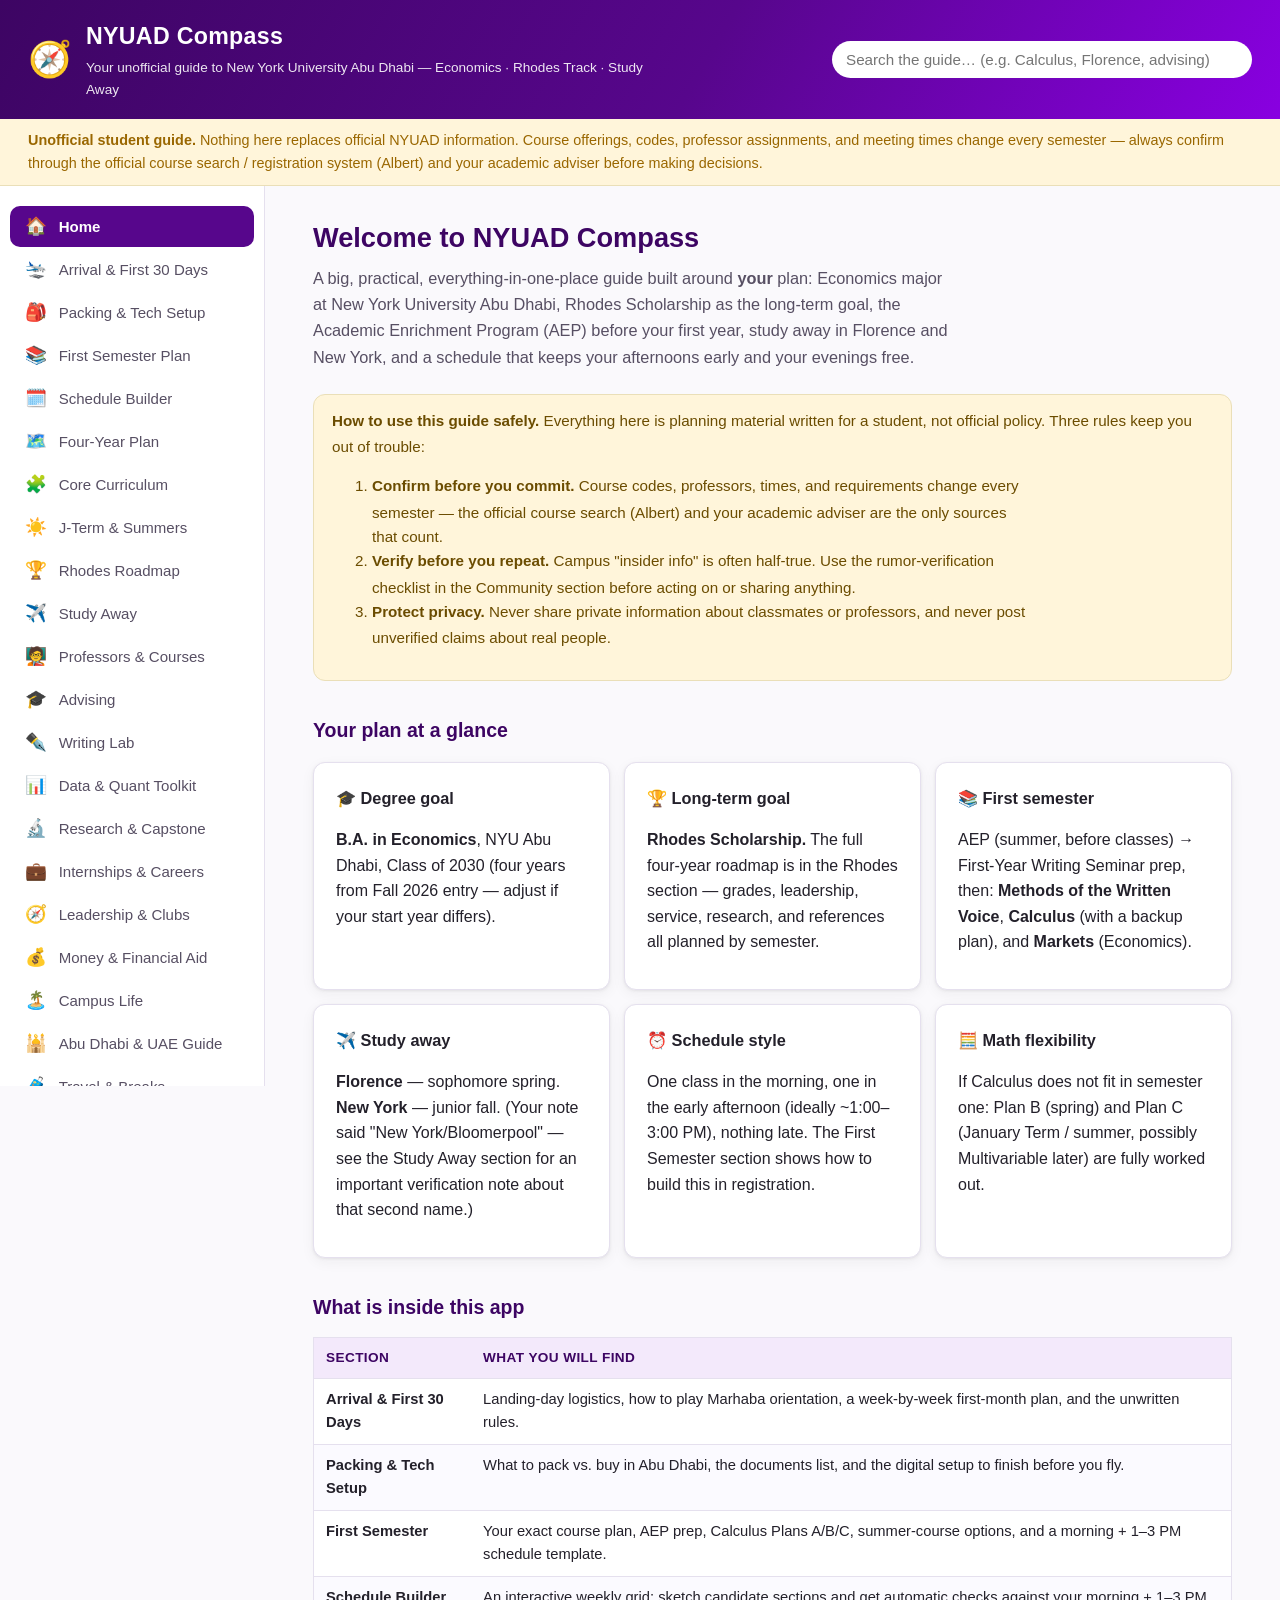
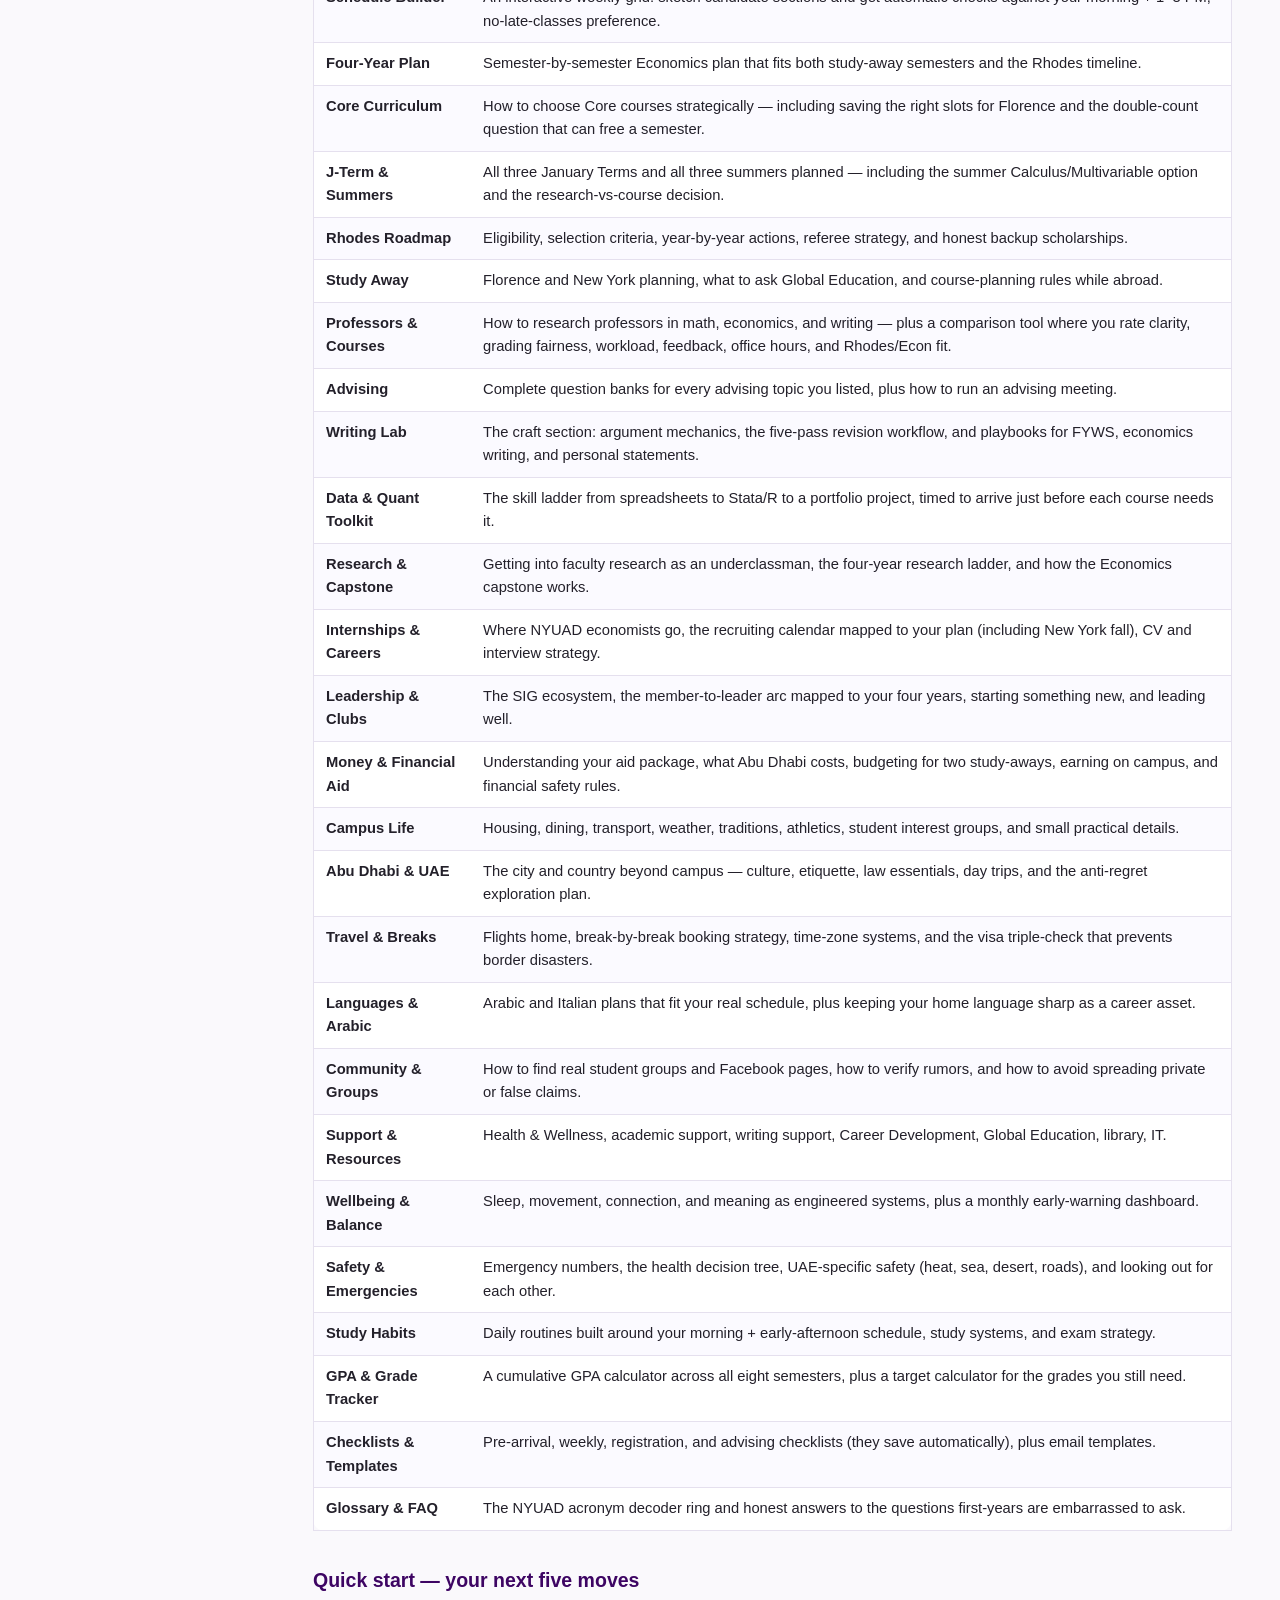
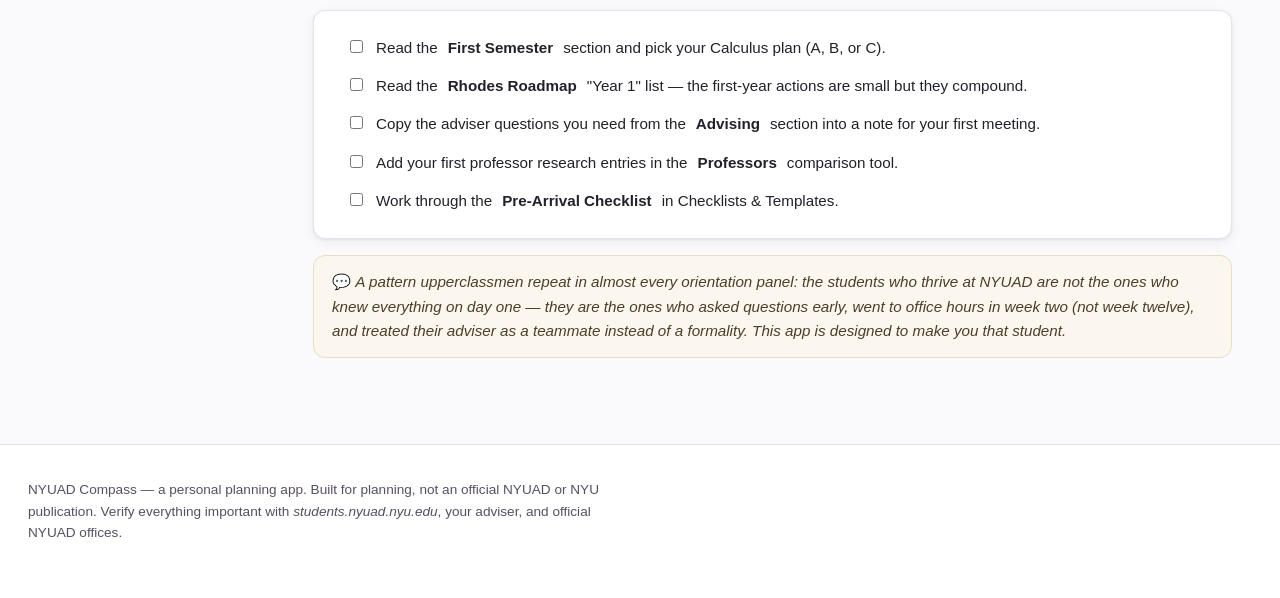
==== index.html @ 7b5e0b3c "Expand NYUAD Compass to 30 sections New sections: - Packing & Tech Setup: pack-vs-buy tables, docume" ====
<!DOCTYPE html>
<html lang="en">
<head>
<meta charset="UTF-8">
<meta name="viewport" content="width=device-width, initial-scale=1.0">
<title>NYUAD Compass — Student Guide &amp; Four-Year Planner</title>
<link rel="stylesheet" href="css/styles.css">
</head>
<body>

<header class="topbar">
  <div class="brand">
    <span class="brand-mark">🧭</span>
    <div>
      <h1>NYUAD Compass</h1>
      <p class="tagline">Your unofficial guide to New York University Abu Dhabi — Economics · Rhodes Track · Study Away</p>
    </div>
  </div>
  <div class="topbar-right">
    <input type="search" id="global-search" placeholder="Search the guide… (e.g. Calculus, Florence, advising)" aria-label="Search the guide">
  </div>
</header>

<div class="disclaimer" role="note">
  <strong>Unofficial student guide.</strong> Nothing here replaces official NYUAD information. Course offerings, codes,
  professor assignments, and meeting times change every semester — always confirm through the official course search /
  registration system (Albert) and your academic adviser before making decisions.
</div>

<div class="layout">
  <nav class="sidenav" id="sidenav" aria-label="Guide sections"></nav>
  <main id="main-content"></main>
</div>

<footer class="footer">
  <p>NYUAD Compass — a personal planning app. Built for planning, not an official NYUAD or NYU publication.
  Verify everything important with <em>students.nyuad.nyu.edu</em>, your adviser, and official NYUAD offices.</p>
</footer>

<div id="search-results" class="search-results hidden" aria-live="polite"></div>

<script src="js/sections/home.js"></script>
<script src="js/sections/arrival.js"></script>
<script src="js/sections/packing.js"></script>
<script src="js/sections/first-semester.js"></script>
<script src="js/sections/schedule-builder.js"></script>
<script src="js/sections/four-year.js"></script>
<script src="js/sections/core-curriculum.js"></script>
<script src="js/sections/jterm-summer.js"></script>
<script src="js/sections/rhodes.js"></script>
<script src="js/sections/study-away.js"></script>
<script src="js/sections/professors.js"></script>
<script src="js/sections/advising.js"></script>
<script src="js/sections/writing-lab.js"></script>
<script src="js/sections/quant-toolkit.js"></script>
<script src="js/sections/research-capstone.js"></script>
<script src="js/sections/careers.js"></script>
<script src="js/sections/leadership.js"></script>
<script src="js/sections/money.js"></script>
<script src="js/sections/campus-life.js"></script>
<script src="js/sections/abu-dhabi.js"></script>
<script src="js/sections/travel.js"></script>
<script src="js/sections/languages.js"></script>
<script src="js/sections/community.js"></script>
<script src="js/sections/support.js"></script>
<script src="js/sections/wellbeing.js"></script>
<script src="js/sections/safety.js"></script>
<script src="js/sections/habits.js"></script>
<script src="js/sections/gpa-tools.js"></script>
<script src="js/sections/checklists.js"></script>
<script src="js/sections/glossary.js"></script>
<script src="js/app.js"></script>
</body>
</html>
---- css/styles.css ----
/* ==========================================================================
   NYUAD Compass — styles
   ========================================================================== */

:root {
  --violet: #57068c;          /* NYU violet */
  --violet-dark: #3d0563;
  --violet-light: #f3e9fb;
  --accent: #8900e1;
  --gold: #b8860b;
  --ink: #23202a;
  --ink-soft: #574f63;
  --bg: #faf9fc;
  --card: #ffffff;
  --line: #e5e0ee;
  --ok: #1a7f4b;
  --ok-bg: #e7f6ee;
  --warn: #9a6700;
  --warn-bg: #fff5da;
  --danger: #b3261e;
  --danger-bg: #fdeceb;
  --info-bg: #eaf3fd;
  --info: #1c5d99;
  --radius: 12px;
  --shadow: 0 1px 3px rgba(35, 32, 42, 0.08), 0 4px 14px rgba(35, 32, 42, 0.05);
}

* { box-sizing: border-box; }

html { scroll-behavior: smooth; }

body {
  margin: 0;
  font-family: "Segoe UI", -apple-system, BlinkMacSystemFont, Roboto, "Helvetica Neue", Arial, sans-serif;
  color: var(--ink);
  background: var(--bg);
  line-height: 1.6;
}

/* ---------- Top bar ---------- */

.topbar {
  background: linear-gradient(120deg, var(--violet-dark), var(--violet) 55%, var(--accent));
  color: #fff;
  padding: 18px 28px;
  display: flex;
  align-items: center;
  justify-content: space-between;
  gap: 16px;
  flex-wrap: wrap;
}

.brand { display: flex; align-items: center; gap: 14px; }
.brand-mark { font-size: 2.2rem; }
.brand h1 { margin: 0; font-size: 1.45rem; letter-spacing: 0.3px; }
.tagline { margin: 2px 0 0; font-size: 0.85rem; opacity: 0.9; }

.topbar-right input[type="search"] {
  width: min(420px, 80vw);
  padding: 10px 14px;
  border-radius: 999px;
  border: none;
  font-size: 0.95rem;
  outline: 3px solid transparent;
}
.topbar-right input[type="search"]:focus { outline-color: rgba(255, 255, 255, 0.55); }

/* ---------- Disclaimer ---------- */

.disclaimer {
  background: var(--warn-bg);
  color: var(--warn);
  border-bottom: 1px solid #eadfb8;
  padding: 10px 28px;
  font-size: 0.9rem;
}

/* ---------- Layout ---------- */

.layout {
  display: grid;
  grid-template-columns: 265px minmax(0, 1fr);
  gap: 0;
  min-height: 70vh;
}

.sidenav {
  border-right: 1px solid var(--line);
  background: #fff;
  padding: 18px 10px 40px;
  position: sticky;
  top: 0;
  align-self: start;
  max-height: 100vh;
  overflow-y: auto;
}

.sidenav button {
  display: flex;
  align-items: center;
  gap: 10px;
  width: 100%;
  text-align: left;
  padding: 10px 14px;
  margin: 2px 0;
  border: none;
  border-radius: 10px;
  background: transparent;
  font-size: 0.94rem;
  color: var(--ink-soft);
  cursor: pointer;
  font-family: inherit;
}
.sidenav button:hover { background: var(--violet-light); color: var(--violet); }
.sidenav button.active {
  background: var(--violet);
  color: #fff;
  font-weight: 600;
}
.sidenav .nav-icon { font-size: 1.1rem; width: 1.4em; text-align: center; }

main {
  padding: 30px clamp(18px, 4vw, 48px) 70px;
  max-width: 1080px;
}

/* ---------- Sections / typography ---------- */

section.app-section { display: none; }
section.app-section.visible { display: block; animation: fadein 0.25s ease; }

@keyframes fadein { from { opacity: 0; transform: translateY(6px); } to { opacity: 1; transform: none; } }

.app-section > h2 {
  font-size: 1.7rem;
  color: var(--violet-dark);
  margin: 0 0 6px;
}
.section-lede {
  color: var(--ink-soft);
  font-size: 1.02rem;
  margin: 0 0 24px;
  max-width: 70ch;
}

h3 { color: var(--violet-dark); margin: 34px 0 10px; font-size: 1.22rem; }
h4 { color: var(--ink); margin: 22px 0 8px; font-size: 1.02rem; }

p, li { max-width: 78ch; }

a { color: var(--accent); }

/* ---------- Cards & callouts ---------- */

.card {
  background: var(--card);
  border: 1px solid var(--line);
  border-radius: var(--radius);
  box-shadow: var(--shadow);
  padding: 18px 22px;
  margin: 14px 0;
}

.card h3, .card h4 { margin-top: 4px; }

.card-grid {
  display: grid;
  grid-template-columns: repeat(auto-fit, minmax(270px, 1fr));
  gap: 14px;
  margin: 16px 0;
}
.card-grid .card { margin: 0; }

.callout {
  border-radius: var(--radius);
  padding: 14px 18px;
  margin: 16px 0;
  font-size: 0.95rem;
  border: 1px solid transparent;
}
.callout strong:first-child { display: inline-block; margin-bottom: 2px; }
.callout.tip     { background: var(--ok-bg);    color: #14532d; border-color: #bfe6cf; }
.callout.warn    { background: var(--warn-bg);  color: #6b4c00; border-color: #eadfb8; }
.callout.danger  { background: var(--danger-bg);color: #7f1d1d; border-color: #f3c1be; }
.callout.info    { background: var(--info-bg);  color: #1e3a5f; border-color: #c3dcf5; }
.callout.anecdote {
  background: #fbf7ef;
  border-color: #e8dcc3;
  color: #4a3f28;
  font-style: italic;
}
.callout.anecdote::before { content: "💬 "; font-style: normal; }

.badge {
  display: inline-block;
  font-size: 0.72rem;
  font-weight: 700;
  letter-spacing: 0.4px;
  text-transform: uppercase;
  padding: 2px 9px;
  border-radius: 999px;
  vertical-align: middle;
  margin-left: 6px;
}
.badge.core     { background: var(--violet-light); color: var(--violet); }
.badge.confirm  { background: var(--warn-bg); color: var(--warn); }
.badge.sample   { background: var(--info-bg); color: var(--info); }
.badge.goal     { background: #fdf3e0; color: var(--gold); }

/* ---------- Tables ---------- */

.table-wrap { overflow-x: auto; margin: 14px 0; }

table {
  border-collapse: collapse;
  width: 100%;
  background: #fff;
  font-size: 0.92rem;
  border: 1px solid var(--line);
  border-radius: var(--radius);
}
th, td {
  padding: 9px 12px;
  border-bottom: 1px solid var(--line);
  text-align: left;
  vertical-align: top;
}
th {
  background: var(--violet-light);
  color: var(--violet-dark);
  font-size: 0.85rem;
  text-transform: uppercase;
  letter-spacing: 0.4px;
}
tr:last-child td { border-bottom: none; }
tbody tr:nth-child(even) { background: #fbfaff; }

/* ---------- Semester plan blocks ---------- */

.semester {
  border-left: 4px solid var(--violet);
  padding-left: 18px;
  margin: 22px 0;
}
.semester.away { border-left-color: var(--gold); }
.semester h4 { margin: 0 0 4px; font-size: 1.05rem; }
.semester .sem-note { color: var(--ink-soft); font-size: 0.9rem; margin: 0 0 8px; }
.semester ul { margin: 6px 0; }

/* ---------- Checklists ---------- */

label.check {
  display: flex;
  gap: 10px;
  align-items: flex-start;
  padding: 7px 10px;
  border-radius: 8px;
  cursor: pointer;
  font-size: 0.95rem;
}
label.check:hover { background: var(--violet-light); }
label.check input { margin-top: 4px; accent-color: var(--violet); flex-shrink: 0; }
label.check.done { text-decoration: line-through; color: var(--ink-soft); }

.progress-pill {
  font-size: 0.8rem;
  color: var(--violet);
  background: var(--violet-light);
  border-radius: 999px;
  padding: 2px 10px;
  margin-left: 8px;
}

/* ---------- Professor comparison tool ---------- */

.prof-form {
  display: grid;
  grid-template-columns: repeat(auto-fit, minmax(215px, 1fr));
  gap: 12px;
  align-items: end;
}
.prof-form .field { display: flex; flex-direction: column; gap: 4px; }
.prof-form label { font-size: 0.82rem; font-weight: 600; color: var(--ink-soft); }
.prof-form input[type="text"], .prof-form select, .prof-form textarea {
  padding: 8px 10px;
  border: 1px solid var(--line);
  border-radius: 8px;
  font-size: 0.92rem;
  font-family: inherit;
}
.prof-form .field.wide { grid-column: 1 / -1; }

.rating-row { display: flex; align-items: center; gap: 8px; }
.rating-row input[type="range"] { flex: 1; accent-color: var(--violet); }
.rating-val { font-weight: 700; color: var(--violet); min-width: 1.4em; text-align: center; }

button.btn {
  background: var(--violet);
  color: #fff;
  border: none;
  border-radius: 8px;
  padding: 10px 20px;
  font-size: 0.95rem;
  font-weight: 600;
  cursor: pointer;
  font-family: inherit;
}
button.btn:hover { background: var(--violet-dark); }
button.btn.secondary { background: #fff; color: var(--violet); border: 1px solid var(--violet); }
button.btn.small { padding: 5px 12px; font-size: 0.82rem; }
button.btn.danger { background: var(--danger); }

.stars { color: var(--gold); letter-spacing: 1px; white-space: nowrap; }

/* ---------- Schedule builder ---------- */

.sched-grid {
  display: grid;
  grid-template-columns: 52px repeat(5, minmax(120px, 1fr));
  gap: 4px;
  min-width: 680px;
}
.sched-grid .sg-head {
  font-size: 0.8rem;
  font-weight: 700;
  color: var(--violet-dark);
  text-align: center;
  padding: 4px 0;
}
.sched-grid .sg-times {
  position: relative;
  font-size: 0.7rem;
  color: var(--ink-soft);
}
.sched-grid .sg-times div { position: absolute; right: 6px; transform: translateY(-50%); }
.sched-grid .sg-day {
  position: relative;
  background: #fbfaff;
  border: 1px solid var(--line);
  border-radius: 8px;
}
.sched-grid .sg-hourline {
  position: absolute;
  left: 0; right: 0;
  border-top: 1px dashed #eae5f3;
}
.sched-block {
  position: absolute;
  left: 3px; right: 3px;
  border-radius: 6px;
  padding: 2px 6px;
  font-size: 0.72rem;
  line-height: 1.25;
  overflow: hidden;
  color: #fff;
  background: var(--violet);
  box-shadow: 0 1px 3px rgba(35,32,42,0.25);
}
.sched-block.kind-rec   { background: #7c3aed; }
.sched-block.kind-oh    { background: var(--ok); }
.sched-block.kind-study { background: #64748b; }
.sched-block.kind-sig   { background: var(--gold); }
.sched-block.kind-other { background: var(--info); }
.sched-block.late       { background: var(--danger); }
.sched-block .sb-time { opacity: 0.85; display: block; font-size: 0.66rem; }

.sched-flag { padding: 6px 10px; border-radius: 8px; margin: 4px 0; font-size: 0.9rem; }
.sched-flag.ok    { background: var(--ok-bg); color: #14532d; }
.sched-flag.amber { background: var(--warn-bg); color: #6b4c00; }
.sched-flag.red   { background: var(--danger-bg); color: #7f1d1d; }

/* ---------- Search results ---------- */

.search-results {
  position: fixed;
  top: 86px;
  right: 28px;
  width: min(460px, 92vw);
  max-height: 60vh;
  overflow-y: auto;
  background: #fff;
  border: 1px solid var(--line);
  border-radius: var(--radius);
  box-shadow: 0 10px 40px rgba(35, 32, 42, 0.25);
  padding: 10px;
  z-index: 50;
}
.search-results.hidden { display: none; }
.search-results .hit {
  padding: 8px 10px;
  border-radius: 8px;
  cursor: pointer;
  font-size: 0.9rem;
}
.search-results .hit:hover { background: var(--violet-light); }
.search-results .hit .hit-section { font-weight: 700; color: var(--violet); font-size: 0.8rem; text-transform: uppercase; }
.search-results .empty { padding: 10px; color: var(--ink-soft); font-size: 0.9rem; }

/* ---------- Footer ---------- */

.footer {
  border-top: 1px solid var(--line);
  padding: 20px 28px 40px;
  color: var(--ink-soft);
  font-size: 0.85rem;
  background: #fff;
}

/* ---------- Misc ---------- */

details {
  border: 1px solid var(--line);
  border-radius: 10px;
  background: #fff;
  padding: 10px 16px;
  margin: 10px 0;
}
details summary {
  cursor: pointer;
  font-weight: 600;
  color: var(--violet-dark);
}
details[open] summary { margin-bottom: 8px; }

kbd, code.chip {
  background: var(--violet-light);
  color: var(--violet-dark);
  border-radius: 6px;
  padding: 1px 7px;
  font-size: 0.86em;
  font-family: ui-monospace, "Cascadia Code", Menlo, Consolas, monospace;
}

.timeline { list-style: none; padding-left: 0; }
.timeline > li {
  position: relative;
  padding: 0 0 18px 26px;
  border-left: 2px solid var(--line);
  margin-left: 8px;
}
.timeline > li::before {
  content: "";
  position: absolute;
  left: -7px;
  top: 5px;
  width: 12px;
  height: 12px;
  border-radius: 50%;
  background: var(--violet);
}
.timeline > li:last-child { border-left-color: transparent; }
.timeline .tl-when { font-weight: 700; color: var(--violet-dark); display: block; }

/* ---------- Responsive ---------- */

@media (max-width: 840px) {
  .layout { grid-template-columns: 1fr; }
  .sidenav {
    position: static;
    max-height: none;
    display: flex;
    flex-wrap: wrap;
    gap: 4px;
    border-right: none;
    border-bottom: 1px solid var(--line);
  }
  .sidenav button { width: auto; }
  .search-results { top: auto; bottom: 12px; right: 12px; }
}

/* ---------- Print ---------- */

@media print {
  .topbar-right, .sidenav, .search-results, .footer, button.btn { display: none !important; }
  section.app-section { display: block !important; page-break-after: always; }
  body { background: #fff; }
  .card { box-shadow: none; }
}
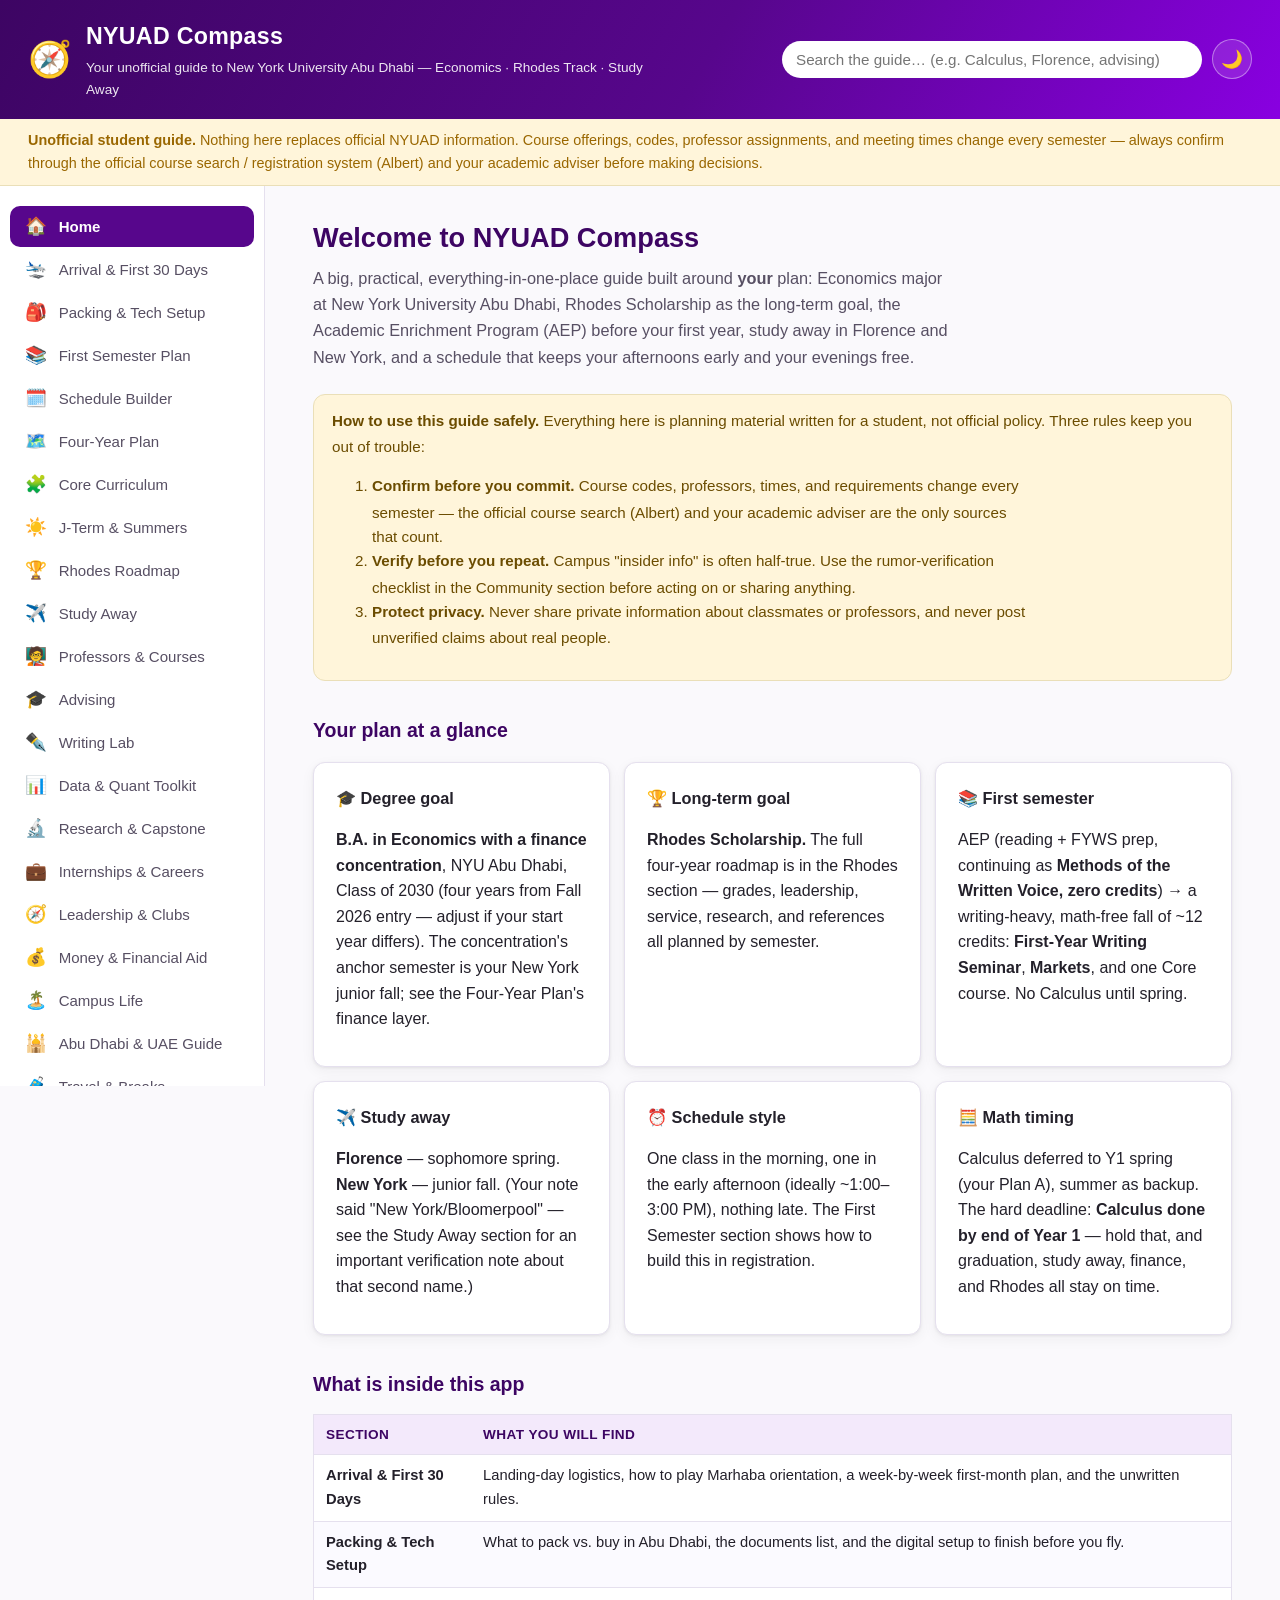
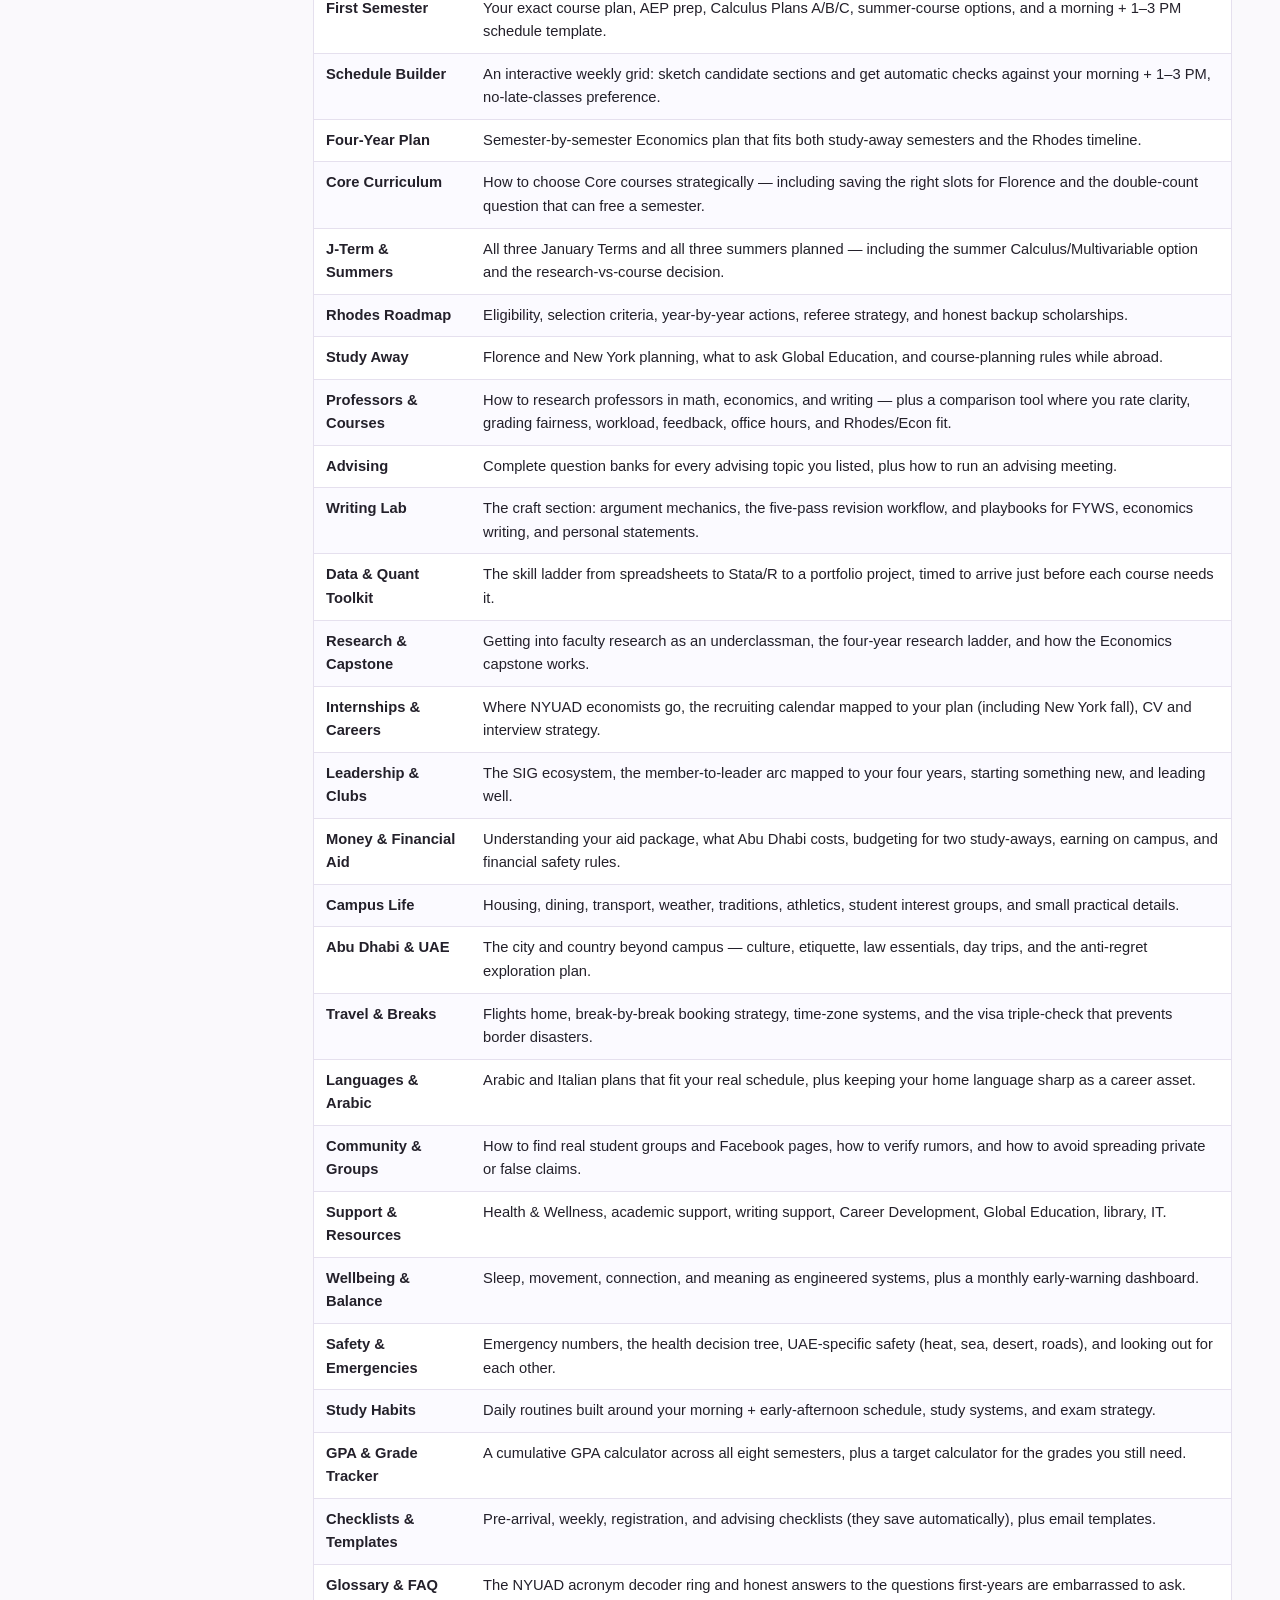
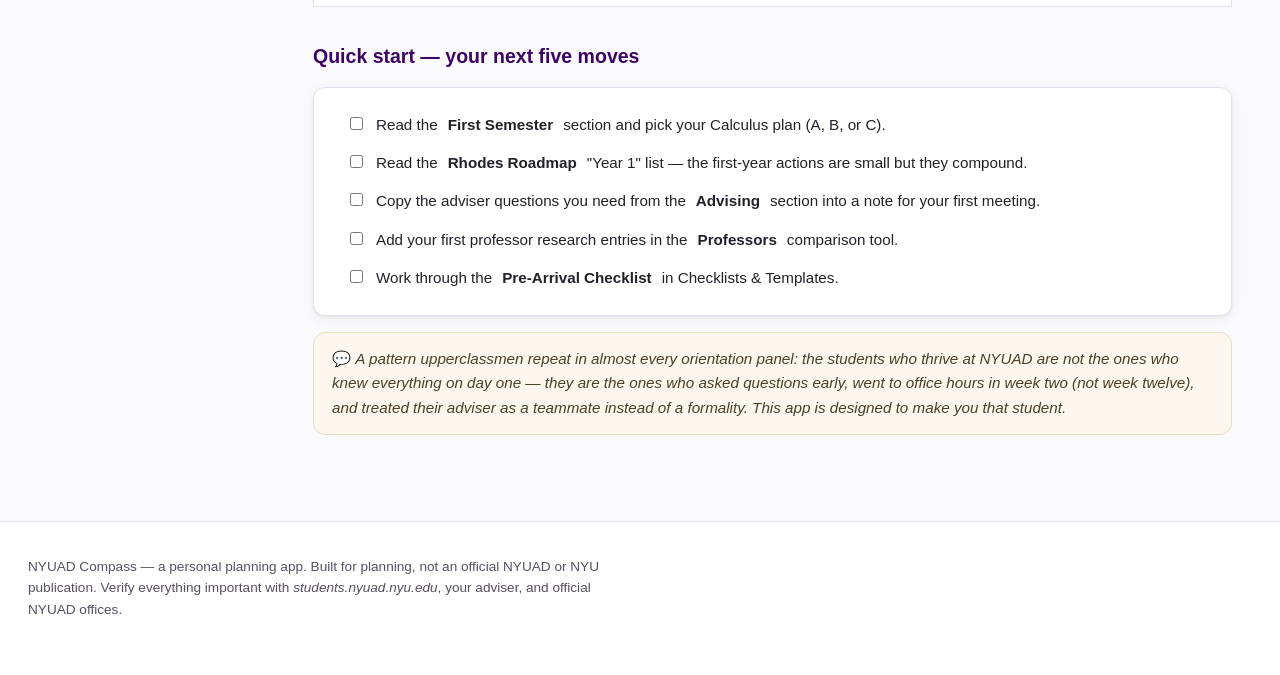
==== commit c00a8c89: "Add dark mode - Refactor hardcoded colors in styles.css into CSS custom properties   (surfaces, call" ====
--- a/index.html
+++ b/index.html
@@ -5,6 +5,16 @@
 <meta name="viewport" content="width=device-width, initial-scale=1.0">
 <title>NYUAD Compass — Student Guide &amp; Four-Year Planner</title>
 <link rel="stylesheet" href="css/styles.css">
+<script>
+  (function () {
+    try {
+      var saved = localStorage.getItem("nyuad-compass-theme");
+      if (saved === "dark" || saved === "light") {
+        document.documentElement.setAttribute("data-theme", saved);
+      }
+    } catch (e) { /* private mode */ }
+  })();
+</script>
 </head>
 <body>
 
@@ -18,6 +28,7 @@
   </div>
   <div class="topbar-right">
     <input type="search" id="global-search" placeholder="Search the guide… (e.g. Calculus, Florence, advising)" aria-label="Search the guide">
+    <button type="button" class="theme-toggle" id="theme-toggle" aria-label="Toggle dark mode" title="Toggle dark mode">🌙</button>
   </div>
 </header>
 
--- a/css/styles.css
+++ b/css/styles.css
@@ -12,17 +12,151 @@
   --ink-soft: #574f63;
   --bg: #faf9fc;
   --card: #ffffff;
+  --stripe: #fbfaff;
   --line: #e5e0ee;
+  --hourline: #eae5f3;
   --ok: #1a7f4b;
   --ok-bg: #e7f6ee;
+  --ok-text: #14532d;
+  --ok-border: #bfe6cf;
   --warn: #9a6700;
   --warn-bg: #fff5da;
+  --warn-text: #6b4c00;
+  --warn-border: #eadfb8;
   --danger: #b3261e;
   --danger-bg: #fdeceb;
+  --danger-text: #7f1d1d;
+  --danger-border: #f3c1be;
   --info-bg: #eaf3fd;
   --info: #1c5d99;
+  --info-text: #1e3a5f;
+  --info-border: #c3dcf5;
+  --anecdote-bg: #fbf7ef;
+  --anecdote-border: #e8dcc3;
+  --anecdote-text: #4a3f28;
+  --goal-bg: #fdf3e0;
+  --on-accent: #ffffff;
+  --shadow-color: 35, 32, 42;
   --radius: 12px;
-  --shadow: 0 1px 3px rgba(35, 32, 42, 0.08), 0 4px 14px rgba(35, 32, 42, 0.05);
+  --shadow: 0 1px 3px rgba(var(--shadow-color), 0.08), 0 4px 14px rgba(var(--shadow-color), 0.05);
+  --shadow-lg: 0 10px 40px rgba(var(--shadow-color), 0.25);
+  color-scheme: light;
+}
+
+@media (prefers-color-scheme: dark) {
+  :root:not([data-theme="light"]) {
+    --violet: #a557e0;
+    --violet-dark: #7c2fc2;
+    --violet-light: #2a1b3d;
+    --accent: #c084fc;
+    --gold: #e0b84f;
+    --ink: #ece8f2;
+    --ink-soft: #b6aec4;
+    --bg: #17141d;
+    --card: #221e2b;
+    --stripe: #27222f;
+    --line: #362f45;
+    --hourline: #322b3f;
+    --ok: #4ade80;
+    --ok-bg: #10271b;
+    --ok-text: #a7e8bf;
+    --ok-border: #235939;
+    --warn: #eab84a;
+    --warn-bg: #2e2510;
+    --warn-text: #f0d38a;
+    --warn-border: #5a4720;
+    --danger: #f27a72;
+    --danger-bg: #301717;
+    --danger-text: #f5b3ac;
+    --danger-border: #5c2b28;
+    --info-bg: #142331;
+    --info: #7db8f2;
+    --info-text: #a9cdf0;
+    --info-border: #2b4a5c;
+    --anecdote-bg: #2a2519;
+    --anecdote-border: #4a4128;
+    --anecdote-text: #d9c896;
+    --goal-bg: #322a15;
+    --on-accent: #ffffff;
+    --shadow-color: 0, 0, 0;
+    color-scheme: dark;
+  }
+}
+
+:root[data-theme="dark"] {
+  --violet: #a557e0;
+  --violet-dark: #7c2fc2;
+  --violet-light: #2a1b3d;
+  --accent: #c084fc;
+  --gold: #e0b84f;
+  --ink: #ece8f2;
+  --ink-soft: #b6aec4;
+  --bg: #17141d;
+  --card: #221e2b;
+  --stripe: #27222f;
+  --line: #362f45;
+  --hourline: #322b3f;
+  --ok: #4ade80;
+  --ok-bg: #10271b;
+  --ok-text: #a7e8bf;
+  --ok-border: #235939;
+  --warn: #eab84a;
+  --warn-bg: #2e2510;
+  --warn-text: #f0d38a;
+  --warn-border: #5a4720;
+  --danger: #f27a72;
+  --danger-bg: #301717;
+  --danger-text: #f5b3ac;
+  --danger-border: #5c2b28;
+  --info-bg: #142331;
+  --info: #7db8f2;
+  --info-text: #a9cdf0;
+  --info-border: #2b4a5c;
+  --anecdote-bg: #2a2519;
+  --anecdote-border: #4a4128;
+  --anecdote-text: #d9c896;
+  --goal-bg: #322a15;
+  --on-accent: #ffffff;
+  --shadow-color: 0, 0, 0;
+  color-scheme: dark;
+}
+
+:root[data-theme="light"] {
+  --violet: #57068c;
+  --violet-dark: #3d0563;
+  --violet-light: #f3e9fb;
+  --accent: #8900e1;
+  --gold: #b8860b;
+  --ink: #23202a;
+  --ink-soft: #574f63;
+  --bg: #faf9fc;
+  --card: #ffffff;
+  --stripe: #fbfaff;
+  --line: #e5e0ee;
+  --hourline: #eae5f3;
+  --ok: #1a7f4b;
+  --ok-bg: #e7f6ee;
+  --ok-text: #14532d;
+  --ok-border: #bfe6cf;
+  --warn: #9a6700;
+  --warn-bg: #fff5da;
+  --warn-text: #6b4c00;
+  --warn-border: #eadfb8;
+  --danger: #b3261e;
+  --danger-bg: #fdeceb;
+  --danger-text: #7f1d1d;
+  --danger-border: #f3c1be;
+  --info-bg: #eaf3fd;
+  --info: #1c5d99;
+  --info-text: #1e3a5f;
+  --info-border: #c3dcf5;
+  --anecdote-bg: #fbf7ef;
+  --anecdote-border: #e8dcc3;
+  --anecdote-text: #4a3f28;
+  --goal-bg: #fdf3e0;
+  --on-accent: #ffffff;
+  --shadow-color: 35, 32, 42;
+  color-scheme: light;
 }
 
 * { box-sizing: border-box; }
@@ -35,6 +169,7 @@
   color: var(--ink);
   background: var(--bg);
   line-height: 1.6;
+  transition: background-color 0.2s ease, color 0.2s ease;
 }
 
 /* ---------- Top bar ---------- */
@@ -55,6 +190,12 @@
 .brand h1 { margin: 0; font-size: 1.45rem; letter-spacing: 0.3px; }
 .tagline { margin: 2px 0 0; font-size: 0.85rem; opacity: 0.9; }
 
+.topbar-right {
+  display: flex;
+  align-items: center;
+  gap: 10px;
+}
+
 .topbar-right input[type="search"] {
   width: min(420px, 80vw);
   padding: 10px 14px;
@@ -65,12 +206,30 @@
 }
 .topbar-right input[type="search"]:focus { outline-color: rgba(255, 255, 255, 0.55); }
 
+.theme-toggle {
+  flex-shrink: 0;
+  width: 40px;
+  height: 40px;
+  border-radius: 50%;
+  border: 1px solid rgba(255, 255, 255, 0.4);
+  background: rgba(255, 255, 255, 0.12);
+  color: #fff;
+  font-size: 1.1rem;
+  cursor: pointer;
+  display: flex;
+  align-items: center;
+  justify-content: center;
+  transition: background-color 0.15s ease, transform 0.15s ease;
+}
+.theme-toggle:hover { background: rgba(255, 255, 255, 0.24); transform: scale(1.05); }
+.theme-toggle:active { transform: scale(0.95); }
+
 /* ---------- Disclaimer ---------- */
 
 .disclaimer {
   background: var(--warn-bg);
   color: var(--warn);
-  border-bottom: 1px solid #eadfb8;
+  border-bottom: 1px solid var(--warn-border);
   padding: 10px 28px;
   font-size: 0.9rem;
 }
@@ -86,7 +245,7 @@
 
 .sidenav {
   border-right: 1px solid var(--line);
-  background: #fff;
+  background: var(--card);
   padding: 18px 10px 40px;
   position: sticky;
   top: 0;
@@ -179,14 +338,14 @@
   border: 1px solid transparent;
 }
 .callout strong:first-child { display: inline-block; margin-bottom: 2px; }
-.callout.tip     { background: var(--ok-bg);    color: #14532d; border-color: #bfe6cf; }
-.callout.warn    { background: var(--warn-bg);  color: #6b4c00; border-color: #eadfb8; }
-.callout.danger  { background: var(--danger-bg);color: #7f1d1d; border-color: #f3c1be; }
-.callout.info    { background: var(--info-bg);  color: #1e3a5f; border-color: #c3dcf5; }
+.callout.tip     { background: var(--ok-bg);    color: var(--ok-text);    border-color: var(--ok-border); }
+.callout.warn    { background: var(--warn-bg);  color: var(--warn-text);  border-color: var(--warn-border); }
+.callout.danger  { background: var(--danger-bg);color: var(--danger-text);border-color: var(--danger-border); }
+.callout.info    { background: var(--info-bg);  color: var(--info-text);  border-color: var(--info-border); }
 .callout.anecdote {
-  background: #fbf7ef;
-  border-color: #e8dcc3;
-  color: #4a3f28;
+  background: var(--anecdote-bg);
+  border-color: var(--anecdote-border);
+  color: var(--anecdote-text);
   font-style: italic;
 }
 .callout.anecdote::before { content: "💬 "; font-style: normal; }
@@ -205,7 +364,7 @@
 .badge.core     { background: var(--violet-light); color: var(--violet); }
 .badge.confirm  { background: var(--warn-bg); color: var(--warn); }
 .badge.sample   { background: var(--info-bg); color: var(--info); }
-.badge.goal     { background: #fdf3e0; color: var(--gold); }
+.badge.goal     { background: var(--goal-bg); color: var(--gold); }
 
 /* ---------- Tables ---------- */
 
@@ -214,7 +373,7 @@
 table {
   border-collapse: collapse;
   width: 100%;
-  background: #fff;
+  background: var(--card);
   font-size: 0.92rem;
   border: 1px solid var(--line);
   border-radius: var(--radius);
@@ -233,7 +392,7 @@
   letter-spacing: 0.4px;
 }
 tr:last-child td { border-bottom: none; }
-tbody tr:nth-child(even) { background: #fbfaff; }
+tbody tr:nth-child(even) { background: var(--stripe); }
 
 /* ---------- Semester plan blocks ---------- */
 
@@ -306,7 +465,7 @@
   font-family: inherit;
 }
 button.btn:hover { background: var(--violet-dark); }
-button.btn.secondary { background: #fff; color: var(--violet); border: 1px solid var(--violet); }
+button.btn.secondary { background: var(--card); color: var(--violet); border: 1px solid var(--violet); }
 button.btn.small { padding: 5px 12px; font-size: 0.82rem; }
 button.btn.danger { background: var(--danger); }
 
@@ -335,14 +494,14 @@
 .sched-grid .sg-times div { position: absolute; right: 6px; transform: translateY(-50%); }
 .sched-grid .sg-day {
   position: relative;
-  background: #fbfaff;
+  background: var(--stripe);
   border: 1px solid var(--line);
   border-radius: 8px;
 }
 .sched-grid .sg-hourline {
   position: absolute;
   left: 0; right: 0;
-  border-top: 1px dashed #eae5f3;
+  border-top: 1px dashed var(--hourline);
 }
 .sched-block {
   position: absolute;
@@ -352,9 +511,9 @@
   font-size: 0.72rem;
   line-height: 1.25;
   overflow: hidden;
-  color: #fff;
+  color: var(--on-accent);
   background: var(--violet);
-  box-shadow: 0 1px 3px rgba(35,32,42,0.25);
+  box-shadow: 0 1px 3px rgba(var(--shadow-color), 0.25);
 }
 .sched-block.kind-rec   { background: #7c3aed; }
 .sched-block.kind-oh    { background: var(--ok); }
@@ -365,9 +524,9 @@
 .sched-block .sb-time { opacity: 0.85; display: block; font-size: 0.66rem; }
 
 .sched-flag { padding: 6px 10px; border-radius: 8px; margin: 4px 0; font-size: 0.9rem; }
-.sched-flag.ok    { background: var(--ok-bg); color: #14532d; }
-.sched-flag.amber { background: var(--warn-bg); color: #6b4c00; }
-.sched-flag.red   { background: var(--danger-bg); color: #7f1d1d; }
+.sched-flag.ok    { background: var(--ok-bg); color: var(--ok-text); }
+.sched-flag.amber { background: var(--warn-bg); color: var(--warn-text); }
+.sched-flag.red   { background: var(--danger-bg); color: var(--danger-text); }
 
 /* ---------- Search results ---------- */
 
@@ -378,10 +537,10 @@
   width: min(460px, 92vw);
   max-height: 60vh;
   overflow-y: auto;
-  background: #fff;
+  background: var(--card);
   border: 1px solid var(--line);
   border-radius: var(--radius);
-  box-shadow: 0 10px 40px rgba(35, 32, 42, 0.25);
+  box-shadow: var(--shadow-lg);
   padding: 10px;
   z-index: 50;
 }
@@ -403,7 +562,7 @@
   padding: 20px 28px 40px;
   color: var(--ink-soft);
   font-size: 0.85rem;
-  background: #fff;
+  background: var(--card);
 }
 
 /* ---------- Misc ---------- */
@@ -411,7 +570,7 @@
 details {
   border: 1px solid var(--line);
   border-radius: 10px;
-  background: #fff;
+  background: var(--card);
   padding: 10px 16px;
   margin: 10px 0;
 }
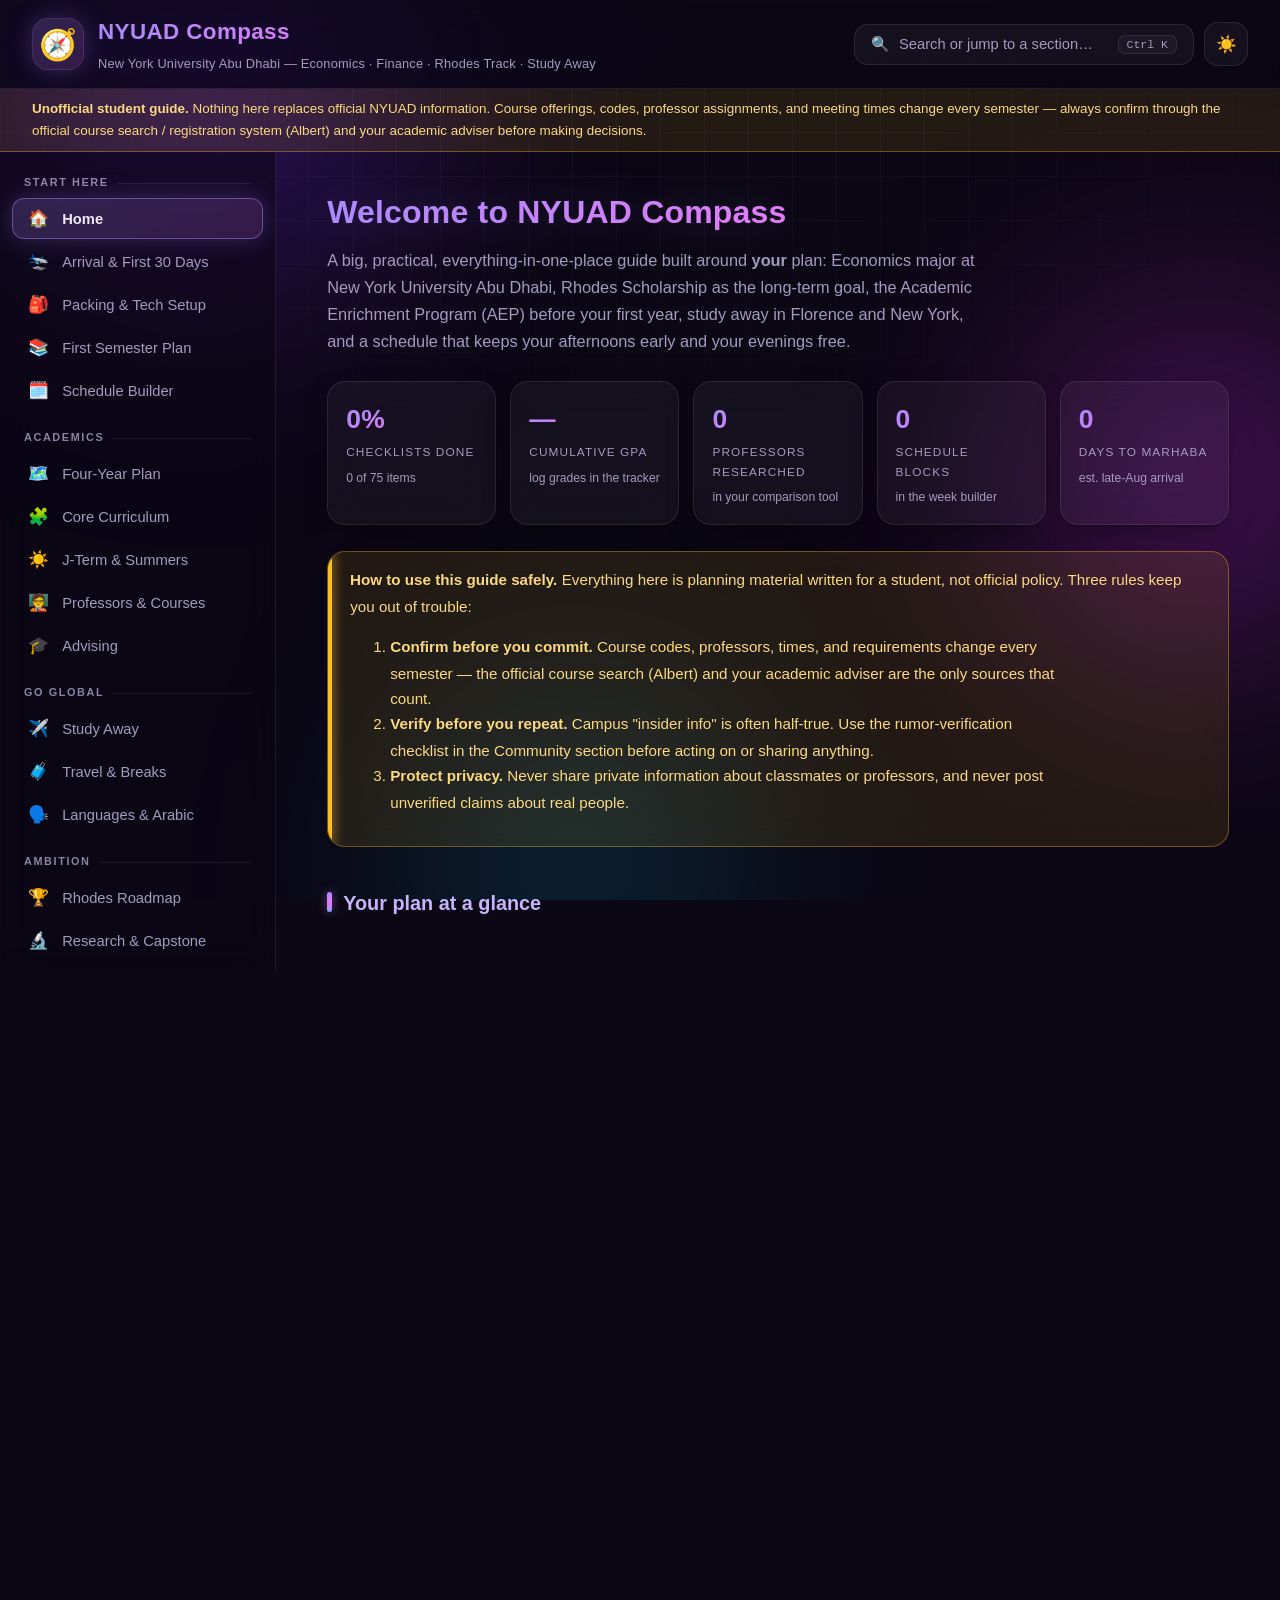
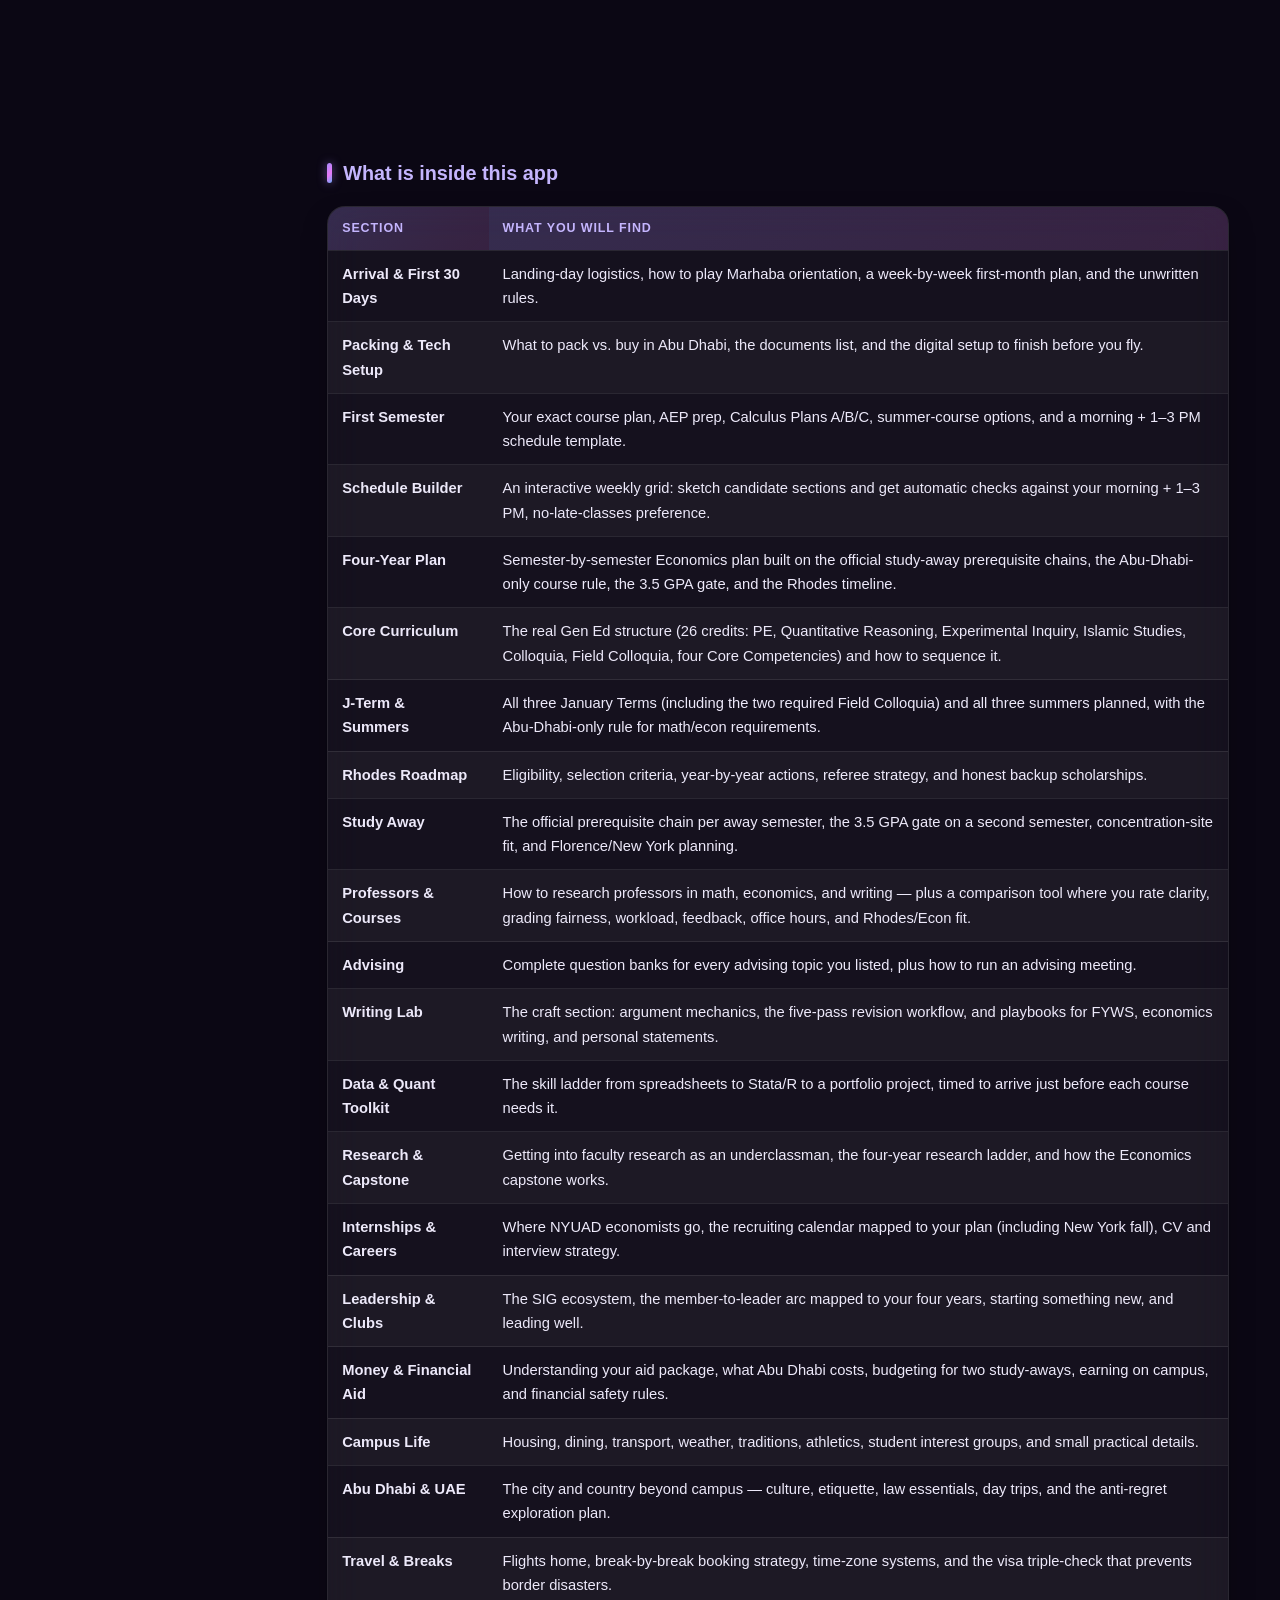
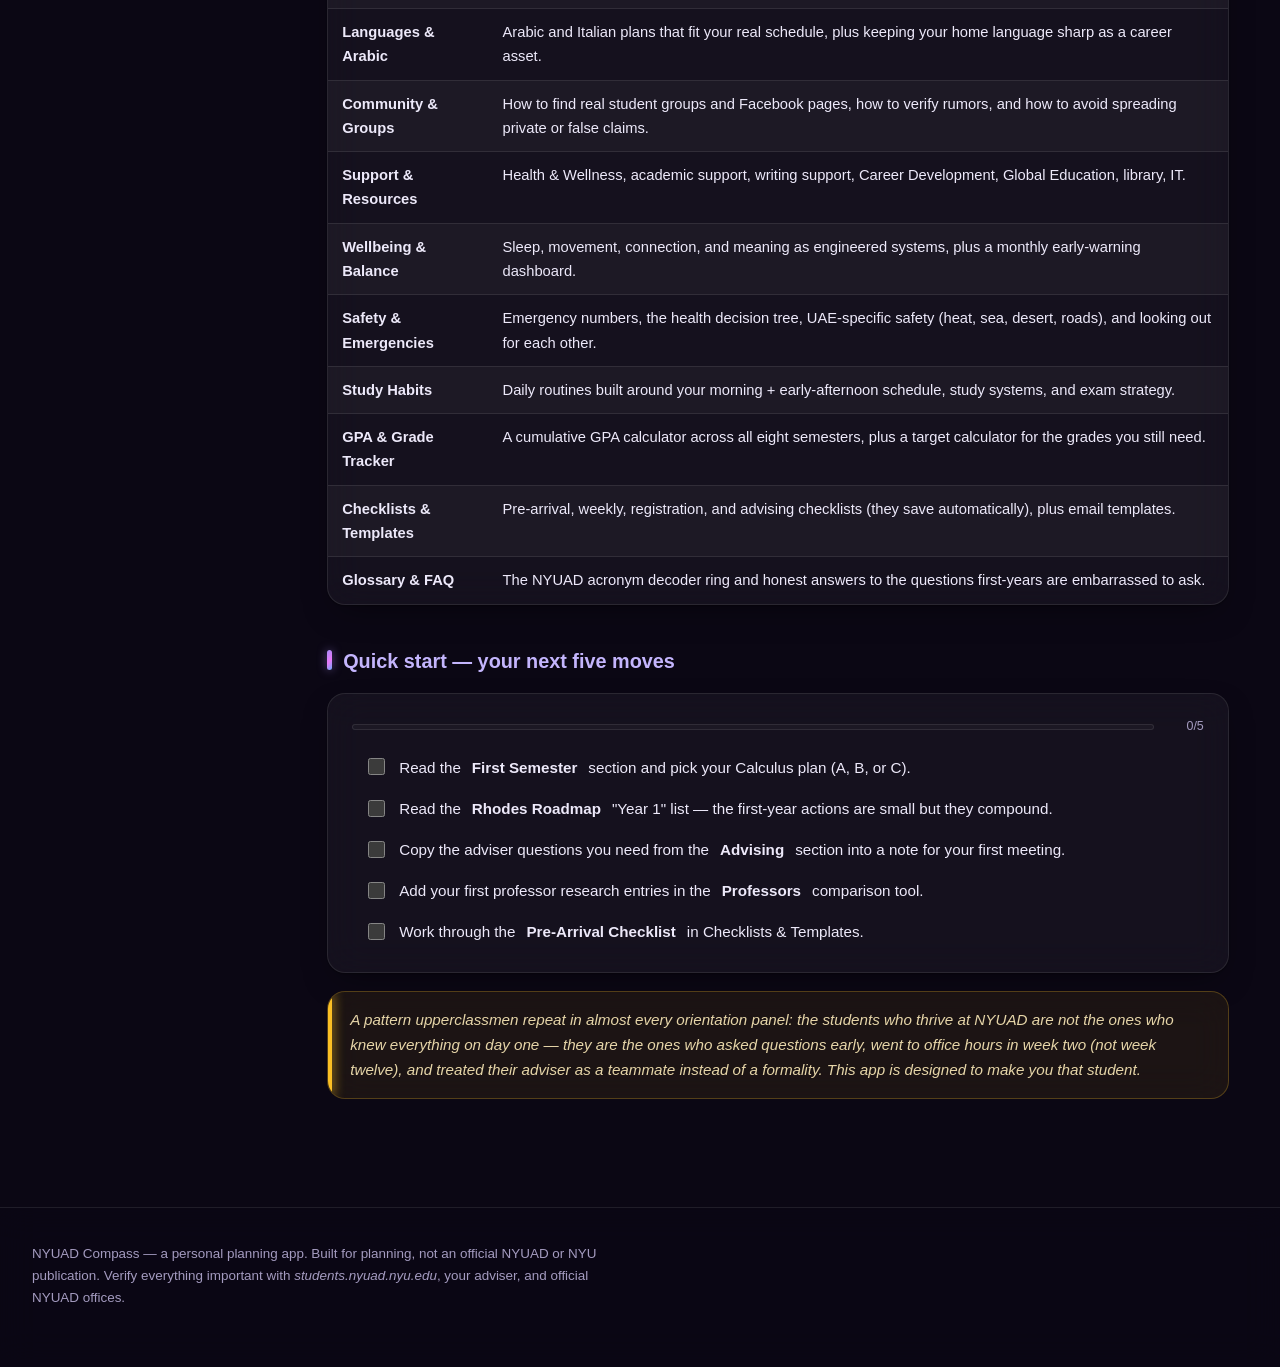
==== commit c07b190e: "Futuristic redesign: aurora glassmorphism, command palette, live stats Complete visual and interacti" ====
--- a/index.html
+++ b/index.html
@@ -18,16 +18,27 @@
 </head>
 <body>
 
+<div class="bg-aurora" aria-hidden="true">
+  <span class="blob b1"></span>
+  <span class="blob b2"></span>
+  <span class="blob b3"></span>
+</div>
+<div class="bg-grid" aria-hidden="true"></div>
+<div class="scroll-progress" id="scroll-progress" aria-hidden="true"></div>
+
 <header class="topbar">
   <div class="brand">
     <span class="brand-mark">🧭</span>
     <div>
       <h1>NYUAD Compass</h1>
-      <p class="tagline">Your unofficial guide to New York University Abu Dhabi — Economics · Rhodes Track · Study Away</p>
+      <p class="tagline">New York University Abu Dhabi — Economics · Finance · Rhodes Track · Study Away</p>
     </div>
   </div>
   <div class="topbar-right">
-    <input type="search" id="global-search" placeholder="Search the guide… (e.g. Calculus, Florence, advising)" aria-label="Search the guide">
+    <button type="button" class="palette-trigger" id="palette-trigger" aria-label="Search the guide">
+      <span>🔍</span><span class="trigger-text">Search or jump to a section…</span>
+      <span class="kbd-hint">Ctrl K</span>
+    </button>
     <button type="button" class="theme-toggle" id="theme-toggle" aria-label="Toggle dark mode" title="Toggle dark mode">🌙</button>
   </div>
 </header>
@@ -48,7 +59,19 @@
   Verify everything important with <em>students.nyuad.nyu.edu</em>, your adviser, and official NYUAD offices.</p>
 </footer>
 
-<div id="search-results" class="search-results hidden" aria-live="polite"></div>
+<div class="palette-overlay" id="palette-overlay" role="dialog" aria-modal="true" aria-label="Search">
+  <div class="palette">
+    <input type="search" id="global-search" placeholder="Search everything… Calculus, Florence, Rhodes, GPA gate…" aria-label="Search the guide" autocomplete="off">
+    <div id="search-results" class="search-results hidden" aria-live="polite"></div>
+    <div class="palette-foot">
+      <span><kbd>↵</kbd> open top result</span>
+      <span><kbd>Esc</kbd> close</span>
+      <span><kbd>Ctrl</kbd>+<kbd>K</kbd> toggle</span>
+    </div>
+  </div>
+</div>
+
+<button type="button" class="back-top" id="back-top" aria-label="Back to top">↑</button>
 
 <script src="js/sections/home.js"></script>
 <script src="js/sections/arrival.js"></script>
--- a/css/styles.css
+++ b/css/styles.css
@@ -1,451 +1,663 @@
 /* ==========================================================================
-   NYUAD Compass — styles
+   NYUAD Compass — futuristic glass design system
+   Dark-first aurora glassmorphism. Light theme via [data-theme="light"].
+   Variable names are stable — section HTML references them inline.
    ========================================================================== */
 
 :root {
-  --violet: #57068c;          /* NYU violet */
-  --violet-dark: #3d0563;
-  --violet-light: #f3e9fb;
-  --accent: #8900e1;
-  --gold: #b8860b;
-  --ink: #23202a;
-  --ink-soft: #574f63;
-  --bg: #faf9fc;
-  --card: #ffffff;
-  --stripe: #fbfaff;
-  --line: #e5e0ee;
-  --hourline: #eae5f3;
-  --ok: #1a7f4b;
-  --ok-bg: #e7f6ee;
-  --ok-text: #14532d;
-  --ok-border: #bfe6cf;
-  --warn: #9a6700;
-  --warn-bg: #fff5da;
-  --warn-text: #6b4c00;
-  --warn-border: #eadfb8;
-  --danger: #b3261e;
-  --danger-bg: #fdeceb;
-  --danger-text: #7f1d1d;
-  --danger-border: #f3c1be;
-  --info-bg: #eaf3fd;
-  --info: #1c5d99;
-  --info-text: #1e3a5f;
-  --info-border: #c3dcf5;
-  --anecdote-bg: #fbf7ef;
-  --anecdote-border: #e8dcc3;
-  --anecdote-text: #4a3f28;
-  --goal-bg: #fdf3e0;
+  /* brand */
+  --violet: #a78bfa;
+  --violet-dark: #c4b5fd;
+  --violet-light: rgba(167, 139, 250, 0.14);
+  --accent: #e879f9;
+  --gold: #fbbf24;
+
+  /* text */
+  --ink: #ede9fa;
+  --ink-soft: #a49bc0;
+
+  /* surfaces */
+  --bg: #0b0714;
+  --card: rgba(255, 255, 255, 0.045);
+  --card-solid: #171126;
+  --stripe: rgba(255, 255, 255, 0.03);
+  --line: rgba(255, 255, 255, 0.09);
+  --hourline: rgba(255, 255, 255, 0.06);
+  --glass-blur: 18px;
+
+  /* status */
+  --ok: #34d399;
+  --ok-bg: rgba(52, 211, 153, 0.10);
+  --ok-text: #86efc9;
+  --ok-border: rgba(52, 211, 153, 0.35);
+  --warn: #fbbf24;
+  --warn-bg: rgba(251, 191, 36, 0.10);
+  --warn-text: #fcd97f;
+  --warn-border: rgba(251, 191, 36, 0.35);
+  --danger: #fb7185;
+  --danger-bg: rgba(251, 113, 133, 0.10);
+  --danger-text: #fda4b3;
+  --danger-border: rgba(251, 113, 133, 0.35);
+  --info: #38bdf8;
+  --info-bg: rgba(56, 189, 248, 0.10);
+  --info-text: #93dcfb;
+  --info-border: rgba(56, 189, 248, 0.35);
+  --anecdote-bg: rgba(251, 191, 36, 0.07);
+  --anecdote-border: rgba(251, 191, 36, 0.25);
+  --anecdote-text: #e6d5a8;
+  --goal-bg: rgba(251, 191, 36, 0.12);
   --on-accent: #ffffff;
-  --shadow-color: 35, 32, 42;
-  --radius: 12px;
-  --shadow: 0 1px 3px rgba(var(--shadow-color), 0.08), 0 4px 14px rgba(var(--shadow-color), 0.05);
-  --shadow-lg: 0 10px 40px rgba(var(--shadow-color), 0.25);
+
+  /* fx */
+  --shadow-color: 0, 0, 0;
+  --radius: 18px;
+  --shadow: 0 1px 2px rgba(0,0,0,0.35), 0 12px 32px -12px rgba(0,0,0,0.5);
+  --shadow-lg: 0 24px 70px -20px rgba(0, 0, 0, 0.75);
+  --glow: 0 0 24px rgba(167, 139, 250, 0.25);
+  --grad: linear-gradient(135deg, #a78bfa 0%, #e879f9 55%, #38bdf8 120%);
+  --grad-soft: linear-gradient(135deg, rgba(167,139,250,0.22), rgba(232,121,249,0.16));
+
+  color-scheme: dark;
+}
+
+:root[data-theme="light"] {
+  --violet: #7c3aed;
+  --violet-dark: #5b21b6;
+  --violet-light: rgba(124, 58, 237, 0.10);
+  --accent: #c026d3;
+  --gold: #b45309;
+
+  --ink: #241f33;
+  --ink-soft: #5f5878;
+
+  --bg: #f4f2fb;
+  --card: rgba(255, 255, 255, 0.72);
+  --card-solid: #ffffff;
+  --stripe: rgba(124, 58, 237, 0.035);
+  --line: rgba(60, 30, 120, 0.13);
+  --hourline: rgba(60, 30, 120, 0.08);
+
+  --ok: #059669;
+  --ok-bg: rgba(5, 150, 105, 0.09);
+  --ok-text: #065f46;
+  --ok-border: rgba(5, 150, 105, 0.3);
+  --warn: #b45309;
+  --warn-bg: rgba(217, 119, 6, 0.10);
+  --warn-text: #92400e;
+  --warn-border: rgba(217, 119, 6, 0.3);
+  --danger: #dc2626;
+  --danger-bg: rgba(220, 38, 38, 0.08);
+  --danger-text: #991b1b;
+  --danger-border: rgba(220, 38, 38, 0.3);
+  --info: #0369a1;
+  --info-bg: rgba(3, 105, 161, 0.08);
+  --info-text: #075985;
+  --info-border: rgba(3, 105, 161, 0.3);
+  --anecdote-bg: rgba(180, 83, 9, 0.06);
+  --anecdote-border: rgba(180, 83, 9, 0.22);
+  --anecdote-text: #6d4a1f;
+  --goal-bg: rgba(180, 83, 9, 0.10);
+  --on-accent: #ffffff;
+
+  --shadow-color: 76, 51, 133;
+  --shadow: 0 1px 2px rgba(76,51,133,0.08), 0 12px 32px -14px rgba(76,51,133,0.22);
+  --shadow-lg: 0 24px 70px -24px rgba(76, 51, 133, 0.35);
+  --glow: 0 0 24px rgba(124, 58, 237, 0.14);
+  --grad: linear-gradient(135deg, #7c3aed 0%, #c026d3 55%, #0284c7 120%);
+  --grad-soft: linear-gradient(135deg, rgba(124,58,237,0.10), rgba(192,38,211,0.08));
+
   color-scheme: light;
 }
 
-@media (prefers-color-scheme: dark) {
-  :root:not([data-theme="light"]) {
-    --violet: #a557e0;
-    --violet-dark: #7c2fc2;
-    --violet-light: #2a1b3d;
-    --accent: #c084fc;
-    --gold: #e0b84f;
-    --ink: #ece8f2;
-    --ink-soft: #b6aec4;
-    --bg: #17141d;
-    --card: #221e2b;
-    --stripe: #27222f;
-    --line: #362f45;
-    --hourline: #322b3f;
-    --ok: #4ade80;
-    --ok-bg: #10271b;
-    --ok-text: #a7e8bf;
-    --ok-border: #235939;
-    --warn: #eab84a;
-    --warn-bg: #2e2510;
-    --warn-text: #f0d38a;
-    --warn-border: #5a4720;
-    --danger: #f27a72;
-    --danger-bg: #301717;
-    --danger-text: #f5b3ac;
-    --danger-border: #5c2b28;
-    --info-bg: #142331;
-    --info: #7db8f2;
-    --info-text: #a9cdf0;
-    --info-border: #2b4a5c;
-    --anecdote-bg: #2a2519;
-    --anecdote-border: #4a4128;
-    --anecdote-text: #d9c896;
-    --goal-bg: #322a15;
-    --on-accent: #ffffff;
-    --shadow-color: 0, 0, 0;
-    color-scheme: dark;
-  }
-}
-
-:root[data-theme="dark"] {
-  --violet: #a557e0;
-  --violet-dark: #7c2fc2;
-  --violet-light: #2a1b3d;
-  --accent: #c084fc;
-  --gold: #e0b84f;
-  --ink: #ece8f2;
-  --ink-soft: #b6aec4;
-  --bg: #17141d;
-  --card: #221e2b;
-  --stripe: #27222f;
-  --line: #362f45;
-  --hourline: #322b3f;
-  --ok: #4ade80;
-  --ok-bg: #10271b;
-  --ok-text: #a7e8bf;
-  --ok-border: #235939;
-  --warn: #eab84a;
-  --warn-bg: #2e2510;
-  --warn-text: #f0d38a;
-  --warn-border: #5a4720;
-  --danger: #f27a72;
-  --danger-bg: #301717;
-  --danger-text: #f5b3ac;
-  --danger-border: #5c2b28;
-  --info-bg: #142331;
-  --info: #7db8f2;
-  --info-text: #a9cdf0;
-  --info-border: #2b4a5c;
-  --anecdote-bg: #2a2519;
-  --anecdote-border: #4a4128;
-  --anecdote-text: #d9c896;
-  --goal-bg: #322a15;
-  --on-accent: #ffffff;
-  --shadow-color: 0, 0, 0;
-  color-scheme: dark;
-}
-
-:root[data-theme="light"] {
-  --violet: #57068c;
-  --violet-dark: #3d0563;
-  --violet-light: #f3e9fb;
-  --accent: #8900e1;
-  --gold: #b8860b;
-  --ink: #23202a;
-  --ink-soft: #574f63;
-  --bg: #faf9fc;
-  --card: #ffffff;
-  --stripe: #fbfaff;
-  --line: #e5e0ee;
-  --hourline: #eae5f3;
-  --ok: #1a7f4b;
-  --ok-bg: #e7f6ee;
-  --ok-text: #14532d;
-  --ok-border: #bfe6cf;
-  --warn: #9a6700;
-  --warn-bg: #fff5da;
-  --warn-text: #6b4c00;
-  --warn-border: #eadfb8;
-  --danger: #b3261e;
-  --danger-bg: #fdeceb;
-  --danger-text: #7f1d1d;
-  --danger-border: #f3c1be;
-  --info-bg: #eaf3fd;
-  --info: #1c5d99;
-  --info-text: #1e3a5f;
-  --info-border: #c3dcf5;
-  --anecdote-bg: #fbf7ef;
-  --anecdote-border: #e8dcc3;
-  --anecdote-text: #4a3f28;
-  --goal-bg: #fdf3e0;
-  --on-accent: #ffffff;
-  --shadow-color: 35, 32, 42;
-  color-scheme: light;
-}
+/* ---------- base ---------- */
 
 * { box-sizing: border-box; }
-
 html { scroll-behavior: smooth; }
 
 body {
   margin: 0;
-  font-family: "Segoe UI", -apple-system, BlinkMacSystemFont, Roboto, "Helvetica Neue", Arial, sans-serif;
+  font-family: "Segoe UI Variable", "Segoe UI", -apple-system, BlinkMacSystemFont, Inter, Roboto, "Helvetica Neue", Arial, sans-serif;
   color: var(--ink);
   background: var(--bg);
-  line-height: 1.6;
-  transition: background-color 0.2s ease, color 0.2s ease;
-}
-
-/* ---------- Top bar ---------- */
+  line-height: 1.65;
+  transition: background-color 0.3s ease, color 0.3s ease;
+  overflow-x: hidden;
+}
+
+::selection { background: rgba(167, 139, 250, 0.35); }
+
+/* custom scrollbar */
+::-webkit-scrollbar { width: 10px; height: 10px; }
+::-webkit-scrollbar-track { background: transparent; }
+::-webkit-scrollbar-thumb {
+  background: linear-gradient(180deg, rgba(167,139,250,0.4), rgba(232,121,249,0.4));
+  border-radius: 99px;
+  border: 2px solid transparent;
+  background-clip: padding-box;
+}
+::-webkit-scrollbar-thumb:hover { background: linear-gradient(180deg, rgba(167,139,250,0.7), rgba(232,121,249,0.7)); background-clip: padding-box; border: 2px solid transparent; }
+
+/* ---------- aurora background ---------- */
+
+.bg-aurora {
+  position: fixed;
+  inset: 0;
+  z-index: -2;
+  overflow: hidden;
+  pointer-events: none;
+}
+.bg-aurora .blob {
+  position: absolute;
+  border-radius: 50%;
+  filter: blur(110px);
+  opacity: 0.5;
+  will-change: transform;
+}
+.bg-aurora .b1 { width: 55vw; height: 55vw; top: -22vw; left: -12vw; background: radial-gradient(circle, #6d28d9, transparent 65%); animation: drift1 26s ease-in-out infinite alternate; }
+.bg-aurora .b2 { width: 44vw; height: 44vw; top: 22vh; right: -16vw; background: radial-gradient(circle, #c026d3, transparent 65%); animation: drift2 32s ease-in-out infinite alternate; }
+.bg-aurora .b3 { width: 38vw; height: 38vw; bottom: -16vw; left: 26vw; background: radial-gradient(circle, #0e7490, transparent 65%); animation: drift3 38s ease-in-out infinite alternate; }
+:root[data-theme="light"] .bg-aurora .blob { opacity: 0.20; }
+
+@keyframes drift1 { to { transform: translate(9vw, 7vh) scale(1.12); } }
+@keyframes drift2 { to { transform: translate(-7vw, -6vh) scale(0.92); } }
+@keyframes drift3 { to { transform: translate(-5vw, -9vh) scale(1.08); } }
+
+.bg-grid {
+  position: fixed;
+  inset: 0;
+  z-index: -1;
+  pointer-events: none;
+  background-image:
+    linear-gradient(rgba(167,139,250,0.05) 1px, transparent 1px),
+    linear-gradient(90deg, rgba(167,139,250,0.05) 1px, transparent 1px);
+  background-size: 44px 44px;
+  mask-image: radial-gradient(ellipse 90% 70% at 50% 0%, black 30%, transparent 78%);
+  -webkit-mask-image: radial-gradient(ellipse 90% 70% at 50% 0%, black 30%, transparent 78%);
+}
+:root[data-theme="light"] .bg-grid { opacity: 0.6; }
+
+/* ---------- scroll progress ---------- */
+
+.scroll-progress {
+  position: fixed;
+  top: 0; left: 0;
+  height: 3px;
+  width: 0%;
+  background: var(--grad);
+  z-index: 120;
+  box-shadow: 0 0 12px rgba(167,139,250,0.7);
+  transition: width 0.08s linear;
+}
+
+/* ---------- top bar ---------- */
 
 .topbar {
-  background: linear-gradient(120deg, var(--violet-dark), var(--violet) 55%, var(--accent));
-  color: #fff;
-  padding: 18px 28px;
+  position: sticky;
+  top: 0;
+  z-index: 100;
   display: flex;
   align-items: center;
   justify-content: space-between;
   gap: 16px;
   flex-wrap: wrap;
+  padding: 14px clamp(16px, 3vw, 32px);
+  background: color-mix(in srgb, var(--bg) 72%, transparent);
+  -webkit-backdrop-filter: blur(var(--glass-blur)) saturate(1.4);
+  backdrop-filter: blur(var(--glass-blur)) saturate(1.4);
+  border-bottom: 1px solid var(--line);
 }
 
 .brand { display: flex; align-items: center; gap: 14px; }
-.brand-mark { font-size: 2.2rem; }
-.brand h1 { margin: 0; font-size: 1.45rem; letter-spacing: 0.3px; }
-.tagline { margin: 2px 0 0; font-size: 0.85rem; opacity: 0.9; }
-
-.topbar-right {
+.brand-mark {
+  font-size: 1.9rem;
+  display: grid;
+  place-items: center;
+  width: 52px; height: 52px;
+  border-radius: 16px;
+  background: var(--grad-soft);
+  border: 1px solid var(--line);
+  box-shadow: var(--glow);
+}
+.brand h1 {
+  margin: 0;
+  font-size: 1.4rem;
+  letter-spacing: 0.4px;
+  background: var(--grad);
+  -webkit-background-clip: text;
+  background-clip: text;
+  color: transparent;
+}
+.tagline { margin: 2px 0 0; font-size: 0.8rem; color: var(--ink-soft); letter-spacing: 0.2px; }
+
+.topbar-right { display: flex; align-items: center; gap: 10px; }
+
+/* palette trigger styled like a search field */
+.palette-trigger {
   display: flex;
   align-items: center;
   gap: 10px;
-}
-
-.topbar-right input[type="search"] {
-  width: min(420px, 80vw);
-  padding: 10px 14px;
-  border-radius: 999px;
-  border: none;
-  font-size: 0.95rem;
-  outline: 3px solid transparent;
-}
-.topbar-right input[type="search"]:focus { outline-color: rgba(255, 255, 255, 0.55); }
+  min-width: min(340px, 60vw);
+  padding: 10px 16px;
+  border-radius: 14px;
+  border: 1px solid var(--line);
+  background: var(--card);
+  color: var(--ink-soft);
+  font-size: 0.92rem;
+  font-family: inherit;
+  cursor: pointer;
+  transition: border-color 0.2s ease, box-shadow 0.2s ease, transform 0.15s ease;
+}
+.palette-trigger:hover { border-color: rgba(167,139,250,0.5); box-shadow: var(--glow); }
+.palette-trigger .kbd-hint {
+  margin-left: auto;
+  font-size: 0.72rem;
+  padding: 2px 8px;
+  border-radius: 7px;
+  border: 1px solid var(--line);
+  background: var(--stripe);
+  font-family: ui-monospace, "Cascadia Code", Menlo, Consolas, monospace;
+  color: var(--ink-soft);
+}
 
 .theme-toggle {
   flex-shrink: 0;
-  width: 40px;
-  height: 40px;
-  border-radius: 50%;
-  border: 1px solid rgba(255, 255, 255, 0.4);
-  background: rgba(255, 255, 255, 0.12);
-  color: #fff;
-  font-size: 1.1rem;
+  width: 44px; height: 44px;
+  border-radius: 14px;
+  border: 1px solid var(--line);
+  background: var(--card);
+  color: var(--ink);
+  font-size: 1.05rem;
   cursor: pointer;
+  display: grid;
+  place-items: center;
+  transition: border-color 0.2s ease, box-shadow 0.2s ease, transform 0.15s ease;
+}
+.theme-toggle:hover { border-color: rgba(167,139,250,0.5); box-shadow: var(--glow); transform: translateY(-1px); }
+.theme-toggle:active { transform: scale(0.94); }
+
+/* ---------- disclaimer ---------- */
+
+.disclaimer {
+  padding: 9px clamp(16px, 3vw, 32px);
+  font-size: 0.84rem;
+  color: var(--warn-text);
+  background: var(--warn-bg);
+  border-bottom: 1px solid var(--warn-border);
+}
+
+/* ---------- layout ---------- */
+
+.layout {
+  display: grid;
+  grid-template-columns: 276px minmax(0, 1fr);
+  min-height: 70vh;
+}
+
+/* ---------- side navigation ---------- */
+
+.sidenav {
+  position: sticky;
+  top: 81px;
+  align-self: start;
+  max-height: calc(100vh - 81px);
+  overflow-y: auto;
+  padding: 18px 12px 60px;
+  border-right: 1px solid var(--line);
+  background: color-mix(in srgb, var(--bg) 55%, transparent);
+  -webkit-backdrop-filter: blur(var(--glass-blur));
+  backdrop-filter: blur(var(--glass-blur));
+}
+
+.nav-group-label {
+  margin: 18px 12px 6px;
+  font-size: 0.68rem;
+  font-weight: 700;
+  letter-spacing: 1.6px;
+  text-transform: uppercase;
+  color: var(--ink-soft);
+  opacity: 0.85;
   display: flex;
   align-items: center;
-  justify-content: center;
-  transition: background-color 0.15s ease, transform 0.15s ease;
-}
-.theme-toggle:hover { background: rgba(255, 255, 255, 0.24); transform: scale(1.05); }
-.theme-toggle:active { transform: scale(0.95); }
-
-/* ---------- Disclaimer ---------- */
-
-.disclaimer {
-  background: var(--warn-bg);
-  color: var(--warn);
-  border-bottom: 1px solid var(--warn-border);
-  padding: 10px 28px;
-  font-size: 0.9rem;
-}
-
-/* ---------- Layout ---------- */
-
-.layout {
-  display: grid;
-  grid-template-columns: 265px minmax(0, 1fr);
-  gap: 0;
-  min-height: 70vh;
-}
-
-.sidenav {
-  border-right: 1px solid var(--line);
-  background: var(--card);
-  padding: 18px 10px 40px;
-  position: sticky;
-  top: 0;
-  align-self: start;
-  max-height: 100vh;
-  overflow-y: auto;
-}
+  gap: 8px;
+}
+.nav-group-label:first-child { margin-top: 4px; }
+.nav-group-label::after { content: ""; flex: 1; height: 1px; background: var(--line); }
 
 .sidenav button {
   display: flex;
   align-items: center;
-  gap: 10px;
+  gap: 11px;
   width: 100%;
   text-align: left;
-  padding: 10px 14px;
+  padding: 9px 13px;
   margin: 2px 0;
-  border: none;
-  border-radius: 10px;
+  border: 1px solid transparent;
+  border-radius: 12px;
   background: transparent;
-  font-size: 0.94rem;
+  font-size: 0.92rem;
   color: var(--ink-soft);
   cursor: pointer;
   font-family: inherit;
-}
-.sidenav button:hover { background: var(--violet-light); color: var(--violet); }
+  transition: background-color 0.18s ease, color 0.18s ease, border-color 0.18s ease, transform 0.14s ease;
+}
+.sidenav button:hover {
+  background: var(--violet-light);
+  color: var(--ink);
+  transform: translateX(3px);
+}
 .sidenav button.active {
-  background: var(--violet);
-  color: #fff;
+  background: var(--grad-soft);
+  border-color: rgba(167, 139, 250, 0.45);
+  color: var(--ink);
   font-weight: 600;
-}
-.sidenav .nav-icon { font-size: 1.1rem; width: 1.4em; text-align: center; }
+  box-shadow: var(--glow);
+}
+.sidenav .nav-icon {
+  font-size: 1.05rem;
+  width: 1.5em;
+  text-align: center;
+  filter: saturate(1.2);
+}
+
+/* ---------- main / sections ---------- */
 
 main {
-  padding: 30px clamp(18px, 4vw, 48px) 70px;
-  max-width: 1080px;
-}
-
-/* ---------- Sections / typography ---------- */
+  padding: 34px clamp(18px, 4vw, 52px) 90px;
+  max-width: 1120px;
+}
 
 section.app-section { display: none; }
-section.app-section.visible { display: block; animation: fadein 0.25s ease; }
-
-@keyframes fadein { from { opacity: 0; transform: translateY(6px); } to { opacity: 1; transform: none; } }
+section.app-section.visible { display: block; animation: sectionIn 0.4s cubic-bezier(0.22, 1, 0.36, 1); }
+
+@keyframes sectionIn {
+  from { opacity: 0; transform: translateY(16px) scale(0.995); }
+  to   { opacity: 1; transform: none; }
+}
 
 .app-section > h2 {
-  font-size: 1.7rem;
-  color: var(--violet-dark);
-  margin: 0 0 6px;
-}
+  font-size: clamp(1.55rem, 3vw, 2rem);
+  margin: 0 0 8px;
+  letter-spacing: 0.2px;
+  background: var(--grad);
+  -webkit-background-clip: text;
+  background-clip: text;
+  color: transparent;
+  filter: drop-shadow(0 0 18px rgba(167,139,250,0.18));
+}
+.app-section > h2 .badge { filter: none; }
+
 .section-lede {
   color: var(--ink-soft);
   font-size: 1.02rem;
-  margin: 0 0 24px;
-  max-width: 70ch;
-}
-
-h3 { color: var(--violet-dark); margin: 34px 0 10px; font-size: 1.22rem; }
+  margin: 0 0 26px;
+  max-width: 72ch;
+}
+
+h3 {
+  position: relative;
+  color: var(--violet-dark);
+  margin: 40px 0 12px;
+  font-size: 1.24rem;
+  padding-left: 16px;
+}
+h3::before {
+  content: "";
+  position: absolute;
+  left: 0; top: 0.28em;
+  width: 5px; height: 1em;
+  border-radius: 99px;
+  background: var(--grad);
+  box-shadow: 0 0 10px rgba(167,139,250,0.55);
+}
 h4 { color: var(--ink); margin: 22px 0 8px; font-size: 1.02rem; }
 
-p, li { max-width: 78ch; }
-
-a { color: var(--accent); }
-
-/* ---------- Cards & callouts ---------- */
+p, li { max-width: 80ch; }
+a { color: var(--accent); text-underline-offset: 3px; }
+
+/* ---------- cards ---------- */
 
 .card {
+  position: relative;
   background: var(--card);
   border: 1px solid var(--line);
   border-radius: var(--radius);
   box-shadow: var(--shadow);
-  padding: 18px 22px;
-  margin: 14px 0;
-}
-
+  -webkit-backdrop-filter: blur(var(--glass-blur));
+  backdrop-filter: blur(var(--glass-blur));
+  padding: 20px 24px;
+  margin: 16px 0;
+  transition: transform 0.22s cubic-bezier(0.22, 1, 0.36, 1), border-color 0.22s ease, box-shadow 0.22s ease;
+  overflow: hidden;
+}
+.card::before {
+  content: "";
+  position: absolute;
+  inset: 0 0 auto 0;
+  height: 2px;
+  background: var(--grad);
+  opacity: 0;
+  transition: opacity 0.25s ease;
+}
+.card:hover {
+  transform: translateY(-3px);
+  border-color: rgba(167, 139, 250, 0.4);
+  box-shadow: var(--shadow-lg), var(--glow);
+}
+.card:hover::before { opacity: 1; }
 .card h3, .card h4 { margin-top: 4px; }
 
 .card-grid {
   display: grid;
-  grid-template-columns: repeat(auto-fit, minmax(270px, 1fr));
-  gap: 14px;
-  margin: 16px 0;
+  grid-template-columns: repeat(auto-fit, minmax(275px, 1fr));
+  gap: 16px;
+  margin: 18px 0;
 }
 .card-grid .card { margin: 0; }
 
+/* ---------- callouts ---------- */
+
 .callout {
+  position: relative;
   border-radius: var(--radius);
-  padding: 14px 18px;
-  margin: 16px 0;
+  padding: 15px 19px 15px 22px;
+  margin: 18px 0;
   font-size: 0.95rem;
   border: 1px solid transparent;
+  -webkit-backdrop-filter: blur(var(--glass-blur));
+  backdrop-filter: blur(var(--glass-blur));
+  overflow: hidden;
+}
+.callout::before {
+  content: "";
+  position: absolute;
+  left: 0; top: 0; bottom: 0;
+  width: 4px;
+  border-radius: 99px;
 }
 .callout strong:first-child { display: inline-block; margin-bottom: 2px; }
-.callout.tip     { background: var(--ok-bg);    color: var(--ok-text);    border-color: var(--ok-border); }
-.callout.warn    { background: var(--warn-bg);  color: var(--warn-text);  border-color: var(--warn-border); }
-.callout.danger  { background: var(--danger-bg);color: var(--danger-text);border-color: var(--danger-border); }
-.callout.info    { background: var(--info-bg);  color: var(--info-text);  border-color: var(--info-border); }
+.callout.tip     { background: var(--ok-bg);     color: var(--ok-text);     border-color: var(--ok-border); }
+.callout.tip::before     { background: var(--ok);     box-shadow: 0 0 12px var(--ok); }
+.callout.warn    { background: var(--warn-bg);   color: var(--warn-text);   border-color: var(--warn-border); }
+.callout.warn::before    { background: var(--warn);   box-shadow: 0 0 12px var(--warn); }
+.callout.danger  { background: var(--danger-bg); color: var(--danger-text); border-color: var(--danger-border); }
+.callout.danger::before  { background: var(--danger); box-shadow: 0 0 12px var(--danger); }
+.callout.info    { background: var(--info-bg);   color: var(--info-text);   border-color: var(--info-border); }
+.callout.info::before    { background: var(--info);   box-shadow: 0 0 12px var(--info); }
 .callout.anecdote {
   background: var(--anecdote-bg);
   border-color: var(--anecdote-border);
   color: var(--anecdote-text);
   font-style: italic;
 }
-.callout.anecdote::before { content: "💬 "; font-style: normal; }
+.callout.anecdote::before { background: var(--gold); box-shadow: 0 0 12px var(--gold); }
+.callout.anecdote > strong:first-child::before, .callout.anecdote > p:first-child::before { content: ""; }
+
+/* ---------- badges ---------- */
 
 .badge {
   display: inline-block;
-  font-size: 0.72rem;
+  font-size: 0.68rem;
   font-weight: 700;
-  letter-spacing: 0.4px;
+  letter-spacing: 0.8px;
   text-transform: uppercase;
-  padding: 2px 9px;
+  padding: 3px 11px;
   border-radius: 999px;
   vertical-align: middle;
-  margin-left: 6px;
-}
-.badge.core     { background: var(--violet-light); color: var(--violet); }
-.badge.confirm  { background: var(--warn-bg); color: var(--warn); }
-.badge.sample   { background: var(--info-bg); color: var(--info); }
-.badge.goal     { background: var(--goal-bg); color: var(--gold); }
-
-/* ---------- Tables ---------- */
-
-.table-wrap { overflow-x: auto; margin: 14px 0; }
-
+  margin-left: 8px;
+  border: 1px solid;
+}
+.badge.core     { background: var(--violet-light); color: var(--violet); border-color: rgba(167,139,250,0.4); }
+.badge.confirm  { background: var(--warn-bg);  color: var(--warn);  border-color: var(--warn-border); }
+.badge.sample   { background: var(--info-bg);  color: var(--info);  border-color: var(--info-border); }
+.badge.goal     { background: var(--goal-bg);  color: var(--gold);  border-color: var(--warn-border); }
+
+/* ---------- tables ---------- */
+
+.table-wrap {
+  overflow-x: auto;
+  margin: 16px 0;
+  border-radius: var(--radius);
+  border: 1px solid var(--line);
+  background: var(--card);
+  -webkit-backdrop-filter: blur(var(--glass-blur));
+  backdrop-filter: blur(var(--glass-blur));
+  box-shadow: var(--shadow);
+}
 table {
   border-collapse: collapse;
   width: 100%;
-  background: var(--card);
   font-size: 0.92rem;
-  border: 1px solid var(--line);
-  border-radius: var(--radius);
 }
 th, td {
-  padding: 9px 12px;
+  padding: 11px 14px;
   border-bottom: 1px solid var(--line);
   text-align: left;
   vertical-align: top;
 }
 th {
-  background: var(--violet-light);
+  background: var(--grad-soft);
   color: var(--violet-dark);
-  font-size: 0.85rem;
+  font-size: 0.78rem;
   text-transform: uppercase;
-  letter-spacing: 0.4px;
+  letter-spacing: 0.9px;
 }
 tr:last-child td { border-bottom: none; }
+tbody tr { transition: background-color 0.15s ease; }
 tbody tr:nth-child(even) { background: var(--stripe); }
-
-/* ---------- Semester plan blocks ---------- */
+tbody tr:hover { background: var(--violet-light); }
+
+/* ---------- semester blocks ---------- */
 
 .semester {
-  border-left: 4px solid var(--violet);
-  padding-left: 18px;
-  margin: 22px 0;
-}
-.semester.away { border-left-color: var(--gold); }
+  position: relative;
+  padding: 14px 18px 14px 26px;
+  margin: 20px 0;
+  border: 1px solid var(--line);
+  border-radius: var(--radius);
+  background: var(--card);
+  -webkit-backdrop-filter: blur(var(--glass-blur));
+  backdrop-filter: blur(var(--glass-blur));
+  transition: border-color 0.2s ease, box-shadow 0.2s ease;
+}
+.semester::before {
+  content: "";
+  position: absolute;
+  left: 0; top: 0; bottom: 0;
+  width: 4px;
+  border-radius: 99px;
+  background: var(--grad);
+  box-shadow: 0 0 12px rgba(167,139,250,0.5);
+}
+.semester:hover { border-color: rgba(167,139,250,0.4); box-shadow: var(--glow); }
+.semester.away::before { background: linear-gradient(180deg, var(--gold), #f97316); box-shadow: 0 0 12px rgba(251,191,36,0.5); }
 .semester h4 { margin: 0 0 4px; font-size: 1.05rem; }
 .semester .sem-note { color: var(--ink-soft); font-size: 0.9rem; margin: 0 0 8px; }
 .semester ul { margin: 6px 0; }
 
-/* ---------- Checklists ---------- */
+/* ---------- checklists ---------- */
 
 label.check {
   display: flex;
-  gap: 10px;
+  gap: 11px;
   align-items: flex-start;
-  padding: 7px 10px;
-  border-radius: 8px;
+  padding: 8px 12px;
+  border-radius: 10px;
   cursor: pointer;
   font-size: 0.95rem;
+  transition: background-color 0.15s ease;
 }
 label.check:hover { background: var(--violet-light); }
-label.check input { margin-top: 4px; accent-color: var(--violet); flex-shrink: 0; }
-label.check.done { text-decoration: line-through; color: var(--ink-soft); }
+label.check input {
+  margin-top: 4px;
+  width: 17px; height: 17px;
+  accent-color: var(--violet);
+  flex-shrink: 0;
+  cursor: pointer;
+}
+label.check.done { color: var(--ink-soft); }
+label.check.done > :not(input) { text-decoration: line-through; }
+label.check.done { text-decoration: line-through; }
+
+.ck-progress {
+  display: flex;
+  align-items: center;
+  gap: 10px;
+  margin: 2px 0 10px;
+  font-size: 0.78rem;
+  color: var(--ink-soft);
+}
+.ck-progress .ckp-bar {
+  flex: 1;
+  height: 6px;
+  border-radius: 99px;
+  background: var(--stripe);
+  border: 1px solid var(--line);
+  overflow: hidden;
+}
+.ck-progress .ckp-fill {
+  height: 100%;
+  width: 0%;
+  border-radius: 99px;
+  background: var(--grad);
+  box-shadow: 0 0 8px rgba(167,139,250,0.6);
+  transition: width 0.45s cubic-bezier(0.22, 1, 0.36, 1);
+}
+.ck-progress .ckp-label { min-width: 3.2em; text-align: right; font-variant-numeric: tabular-nums; }
 
 .progress-pill {
-  font-size: 0.8rem;
+  font-size: 0.78rem;
   color: var(--violet);
   background: var(--violet-light);
+  border: 1px solid rgba(167,139,250,0.35);
   border-radius: 999px;
-  padding: 2px 10px;
+  padding: 2px 11px;
   margin-left: 8px;
 }
 
-/* ---------- Professor comparison tool ---------- */
+/* ---------- forms (prof tool, GPA, schedule) ---------- */
 
 .prof-form {
   display: grid;
   grid-template-columns: repeat(auto-fit, minmax(215px, 1fr));
-  gap: 12px;
+  gap: 13px;
   align-items: end;
 }
-.prof-form .field { display: flex; flex-direction: column; gap: 4px; }
-.prof-form label { font-size: 0.82rem; font-weight: 600; color: var(--ink-soft); }
+.prof-form .field { display: flex; flex-direction: column; gap: 5px; }
+.prof-form label { font-size: 0.78rem; font-weight: 600; letter-spacing: 0.3px; color: var(--ink-soft); }
 .prof-form input[type="text"], .prof-form select, .prof-form textarea {
-  padding: 8px 10px;
-  border: 1px solid var(--line);
-  border-radius: 8px;
+  padding: 10px 12px;
+  border: 1px solid var(--line);
+  border-radius: 11px;
   font-size: 0.92rem;
   font-family: inherit;
+  background: var(--stripe);
+  color: var(--ink);
+  transition: border-color 0.2s ease, box-shadow 0.2s ease;
+}
+.prof-form input[type="text"]:focus, .prof-form select:focus, .prof-form textarea:focus {
+  outline: none;
+  border-color: rgba(167,139,250,0.6);
+  box-shadow: 0 0 0 3px rgba(167,139,250,0.18);
 }
 .prof-form .field.wide { grid-column: 1 / -1; }
 
@@ -454,165 +666,326 @@
 .rating-val { font-weight: 700; color: var(--violet); min-width: 1.4em; text-align: center; }
 
 button.btn {
-  background: var(--violet);
-  color: #fff;
+  position: relative;
+  background: var(--grad);
+  color: var(--on-accent);
   border: none;
-  border-radius: 8px;
-  padding: 10px 20px;
-  font-size: 0.95rem;
+  border-radius: 12px;
+  padding: 11px 22px;
+  font-size: 0.94rem;
   font-weight: 600;
+  letter-spacing: 0.2px;
   cursor: pointer;
   font-family: inherit;
-}
-button.btn:hover { background: var(--violet-dark); }
-button.btn.secondary { background: var(--card); color: var(--violet); border: 1px solid var(--violet); }
-button.btn.small { padding: 5px 12px; font-size: 0.82rem; }
-button.btn.danger { background: var(--danger); }
-
-.stars { color: var(--gold); letter-spacing: 1px; white-space: nowrap; }
-
-/* ---------- Schedule builder ---------- */
+  transition: transform 0.15s ease, box-shadow 0.2s ease, filter 0.2s ease;
+  box-shadow: 0 4px 18px -6px rgba(167,139,250,0.55);
+}
+button.btn:hover { transform: translateY(-2px); box-shadow: 0 8px 26px -6px rgba(167,139,250,0.7); filter: brightness(1.06); }
+button.btn:active { transform: scale(0.97); }
+button.btn.secondary {
+  background: var(--card);
+  color: var(--violet);
+  border: 1px solid rgba(167,139,250,0.45);
+  box-shadow: none;
+}
+button.btn.secondary:hover { box-shadow: var(--glow); }
+button.btn.small { padding: 5px 13px; font-size: 0.8rem; border-radius: 9px; }
+button.btn.danger { background: linear-gradient(135deg, #f43f5e, #fb7185); box-shadow: 0 4px 18px -6px rgba(251,113,133,0.5); }
+
+.stars { color: var(--gold); letter-spacing: 1.5px; white-space: nowrap; text-shadow: 0 0 8px rgba(251,191,36,0.5); }
+
+/* ---------- schedule builder ---------- */
 
 .sched-grid {
   display: grid;
   grid-template-columns: 52px repeat(5, minmax(120px, 1fr));
-  gap: 4px;
+  gap: 5px;
   min-width: 680px;
+  padding: 6px;
 }
 .sched-grid .sg-head {
-  font-size: 0.8rem;
+  font-size: 0.76rem;
   font-weight: 700;
+  letter-spacing: 1.2px;
+  text-transform: uppercase;
   color: var(--violet-dark);
   text-align: center;
   padding: 4px 0;
 }
-.sched-grid .sg-times {
-  position: relative;
-  font-size: 0.7rem;
-  color: var(--ink-soft);
-}
-.sched-grid .sg-times div { position: absolute; right: 6px; transform: translateY(-50%); }
+.sched-grid .sg-times { position: relative; font-size: 0.68rem; color: var(--ink-soft); }
+.sched-grid .sg-times div { position: absolute; right: 6px; transform: translateY(-50%); font-variant-numeric: tabular-nums; }
 .sched-grid .sg-day {
   position: relative;
   background: var(--stripe);
   border: 1px solid var(--line);
-  border-radius: 8px;
-}
-.sched-grid .sg-hourline {
-  position: absolute;
-  left: 0; right: 0;
-  border-top: 1px dashed var(--hourline);
-}
+  border-radius: 12px;
+}
+.sched-grid .sg-hourline { position: absolute; left: 0; right: 0; border-top: 1px dashed var(--hourline); }
 .sched-block {
   position: absolute;
   left: 3px; right: 3px;
-  border-radius: 6px;
-  padding: 2px 6px;
+  border-radius: 8px;
+  padding: 3px 7px;
   font-size: 0.72rem;
   line-height: 1.25;
   overflow: hidden;
   color: var(--on-accent);
-  background: var(--violet);
-  box-shadow: 0 1px 3px rgba(var(--shadow-color), 0.25);
-}
-.sched-block.kind-rec   { background: #7c3aed; }
-.sched-block.kind-oh    { background: var(--ok); }
-.sched-block.kind-study { background: #64748b; }
-.sched-block.kind-sig   { background: var(--gold); }
-.sched-block.kind-other { background: var(--info); }
-.sched-block.late       { background: var(--danger); }
-.sched-block .sb-time { opacity: 0.85; display: block; font-size: 0.66rem; }
-
-.sched-flag { padding: 6px 10px; border-radius: 8px; margin: 4px 0; font-size: 0.9rem; }
-.sched-flag.ok    { background: var(--ok-bg); color: var(--ok-text); }
-.sched-flag.amber { background: var(--warn-bg); color: var(--warn-text); }
-.sched-flag.red   { background: var(--danger-bg); color: var(--danger-text); }
-
-/* ---------- Search results ---------- */
-
-.search-results {
+  background: linear-gradient(135deg, #7c3aed, #a78bfa);
+  box-shadow: 0 2px 10px -2px rgba(124,58,237,0.6);
+  transition: transform 0.15s ease, box-shadow 0.15s ease;
+}
+.sched-block:hover { transform: scale(1.02); z-index: 2; box-shadow: 0 4px 16px -2px rgba(124,58,237,0.8); }
+.sched-block.kind-rec   { background: linear-gradient(135deg, #8b5cf6, #c084fc); }
+.sched-block.kind-oh    { background: linear-gradient(135deg, #059669, #34d399); box-shadow: 0 2px 10px -2px rgba(52,211,153,0.5); }
+.sched-block.kind-study { background: linear-gradient(135deg, #475569, #94a3b8); box-shadow: 0 2px 10px -2px rgba(100,116,139,0.5); }
+.sched-block.kind-sig   { background: linear-gradient(135deg, #d97706, #fbbf24); box-shadow: 0 2px 10px -2px rgba(251,191,36,0.5); }
+.sched-block.kind-other { background: linear-gradient(135deg, #0284c7, #38bdf8); box-shadow: 0 2px 10px -2px rgba(56,189,248,0.5); }
+.sched-block.late       { background: linear-gradient(135deg, #e11d48, #fb7185); box-shadow: 0 2px 10px -2px rgba(251,113,133,0.6); }
+.sched-block .sb-time { opacity: 0.85; display: block; font-size: 0.64rem; font-variant-numeric: tabular-nums; }
+
+.sched-flag { padding: 8px 13px; border-radius: 11px; margin: 5px 0; font-size: 0.9rem; border: 1px solid; }
+.sched-flag.ok    { background: var(--ok-bg);     color: var(--ok-text);     border-color: var(--ok-border); }
+.sched-flag.amber { background: var(--warn-bg);   color: var(--warn-text);   border-color: var(--warn-border); }
+.sched-flag.red   { background: var(--danger-bg); color: var(--danger-text); border-color: var(--danger-border); }
+
+/* ---------- command palette ---------- */
+
+.palette-overlay {
   position: fixed;
-  top: 86px;
-  right: 28px;
-  width: min(460px, 92vw);
-  max-height: 60vh;
+  inset: 0;
+  z-index: 200;
+  display: none;
+  align-items: flex-start;
+  justify-content: center;
+  padding: 12vh 16px 16px;
+  background: rgba(5, 3, 12, 0.55);
+  -webkit-backdrop-filter: blur(8px);
+  backdrop-filter: blur(8px);
+}
+.palette-overlay.open { display: flex; animation: fadeIn 0.16s ease; }
+@keyframes fadeIn { from { opacity: 0; } to { opacity: 1; } }
+
+.palette {
+  width: min(640px, 94vw);
+  border-radius: 20px;
+  border: 1px solid rgba(167,139,250,0.35);
+  background: color-mix(in srgb, var(--bg) 86%, transparent);
+  -webkit-backdrop-filter: blur(28px) saturate(1.4);
+  backdrop-filter: blur(28px) saturate(1.4);
+  box-shadow: var(--shadow-lg), 0 0 60px rgba(167,139,250,0.18);
+  overflow: hidden;
+  animation: paletteIn 0.22s cubic-bezier(0.22, 1, 0.36, 1);
+}
+@keyframes paletteIn { from { opacity: 0; transform: translateY(-14px) scale(0.98); } to { opacity: 1; transform: none; } }
+
+.palette input[type="search"] {
+  width: 100%;
+  padding: 17px 20px;
+  border: none;
+  border-bottom: 1px solid var(--line);
+  background: transparent;
+  color: var(--ink);
+  font-size: 1.02rem;
+  font-family: inherit;
+  outline: none;
+}
+.palette input[type="search"]::placeholder { color: var(--ink-soft); }
+
+.palette .search-results {
+  position: static;
+  width: auto;
+  max-height: 46vh;
   overflow-y: auto;
-  background: var(--card);
-  border: 1px solid var(--line);
-  border-radius: var(--radius);
-  box-shadow: var(--shadow-lg);
-  padding: 10px;
-  z-index: 50;
+  background: transparent;
+  border: none;
+  border-radius: 0;
+  box-shadow: none;
+  padding: 8px;
 }
 .search-results.hidden { display: none; }
 .search-results .hit {
-  padding: 8px 10px;
-  border-radius: 8px;
+  padding: 10px 13px;
+  border-radius: 12px;
   cursor: pointer;
   font-size: 0.9rem;
-}
-.search-results .hit:hover { background: var(--violet-light); }
-.search-results .hit .hit-section { font-weight: 700; color: var(--violet); font-size: 0.8rem; text-transform: uppercase; }
-.search-results .empty { padding: 10px; color: var(--ink-soft); font-size: 0.9rem; }
-
-/* ---------- Footer ---------- */
+  border: 1px solid transparent;
+  transition: background-color 0.12s ease, border-color 0.12s ease;
+}
+.search-results .hit:hover, .search-results .hit.kb-focus {
+  background: var(--violet-light);
+  border-color: rgba(167,139,250,0.35);
+}
+.search-results .hit .hit-section {
+  font-weight: 700;
+  color: var(--violet);
+  font-size: 0.74rem;
+  text-transform: uppercase;
+  letter-spacing: 1px;
+}
+.search-results .empty { padding: 14px; color: var(--ink-soft); font-size: 0.9rem; }
+
+.palette .palette-foot {
+  display: flex;
+  gap: 16px;
+  padding: 9px 18px;
+  border-top: 1px solid var(--line);
+  font-size: 0.72rem;
+  color: var(--ink-soft);
+}
+.palette .palette-foot kbd {
+  background: var(--stripe);
+  border: 1px solid var(--line);
+  border-radius: 5px;
+  padding: 1px 6px;
+  font-family: ui-monospace, "Cascadia Code", Menlo, Consolas, monospace;
+  font-size: 0.72rem;
+  color: var(--ink-soft);
+}
+
+/* ---------- dashboard stats strip (home) ---------- */
+
+.stats-strip {
+  display: grid;
+  grid-template-columns: repeat(auto-fit, minmax(160px, 1fr));
+  gap: 14px;
+  margin: 4px 0 26px;
+}
+.stat-tile {
+  position: relative;
+  padding: 16px 18px;
+  border-radius: var(--radius);
+  border: 1px solid var(--line);
+  background: var(--card);
+  -webkit-backdrop-filter: blur(var(--glass-blur));
+  backdrop-filter: blur(var(--glass-blur));
+  box-shadow: var(--shadow);
+  overflow: hidden;
+  transition: transform 0.2s ease, border-color 0.2s ease, box-shadow 0.2s ease;
+}
+.stat-tile:hover { transform: translateY(-3px); border-color: rgba(167,139,250,0.45); box-shadow: var(--glow); }
+.stat-tile .st-value {
+  font-size: 1.65rem;
+  font-weight: 800;
+  letter-spacing: 0.3px;
+  background: var(--grad);
+  -webkit-background-clip: text;
+  background-clip: text;
+  color: transparent;
+  font-variant-numeric: tabular-nums;
+}
+.stat-tile .st-label {
+  font-size: 0.74rem;
+  letter-spacing: 1.1px;
+  text-transform: uppercase;
+  color: var(--ink-soft);
+  margin-top: 2px;
+}
+.stat-tile .st-sub { font-size: 0.76rem; color: var(--ink-soft); margin-top: 5px; }
+.stat-tile.gate-ok .st-sub { color: var(--ok-text); }
+.stat-tile.gate-low .st-sub { color: var(--danger-text); }
+
+/* ---------- back to top ---------- */
+
+.back-top {
+  position: fixed;
+  right: 22px;
+  bottom: 22px;
+  z-index: 90;
+  width: 46px; height: 46px;
+  border-radius: 14px;
+  border: 1px solid rgba(167,139,250,0.4);
+  background: var(--card);
+  -webkit-backdrop-filter: blur(var(--glass-blur));
+  backdrop-filter: blur(var(--glass-blur));
+  color: var(--violet);
+  font-size: 1.15rem;
+  cursor: pointer;
+  display: grid;
+  place-items: center;
+  opacity: 0;
+  pointer-events: none;
+  transform: translateY(10px);
+  transition: opacity 0.25s ease, transform 0.25s ease, box-shadow 0.2s ease;
+}
+.back-top.show { opacity: 1; pointer-events: auto; transform: none; }
+.back-top:hover { box-shadow: var(--glow); }
+
+/* ---------- reveal-on-scroll ---------- */
+
+.rv { opacity: 0; transform: translateY(18px); }
+.rv.rv-in {
+  opacity: 1;
+  transform: none;
+  transition: opacity 0.55s cubic-bezier(0.22, 1, 0.36, 1), transform 0.55s cubic-bezier(0.22, 1, 0.36, 1);
+}
+
+/* ---------- footer ---------- */
 
 .footer {
   border-top: 1px solid var(--line);
-  padding: 20px 28px 40px;
+  padding: 22px clamp(16px, 3vw, 32px) 44px;
   color: var(--ink-soft);
-  font-size: 0.85rem;
+  font-size: 0.84rem;
+  background: color-mix(in srgb, var(--bg) 60%, transparent);
+  -webkit-backdrop-filter: blur(var(--glass-blur));
+  backdrop-filter: blur(var(--glass-blur));
+}
+
+/* ---------- misc ---------- */
+
+details {
+  border: 1px solid var(--line);
+  border-radius: 14px;
   background: var(--card);
-}
-
-/* ---------- Misc ---------- */
-
-details {
-  border: 1px solid var(--line);
-  border-radius: 10px;
-  background: var(--card);
-  padding: 10px 16px;
+  -webkit-backdrop-filter: blur(var(--glass-blur));
+  backdrop-filter: blur(var(--glass-blur));
+  padding: 12px 18px;
   margin: 10px 0;
-}
+  transition: border-color 0.2s ease, box-shadow 0.2s ease;
+}
+details:hover { border-color: rgba(167,139,250,0.35); }
+details[open] { box-shadow: var(--shadow); border-color: rgba(167,139,250,0.4); }
 details summary {
   cursor: pointer;
   font-weight: 600;
   color: var(--violet-dark);
-}
+  transition: color 0.15s ease;
+}
+details summary:hover { color: var(--accent); }
 details[open] summary { margin-bottom: 8px; }
 
 kbd, code.chip {
   background: var(--violet-light);
   color: var(--violet-dark);
-  border-radius: 6px;
-  padding: 1px 7px;
-  font-size: 0.86em;
+  border: 1px solid rgba(167,139,250,0.3);
+  border-radius: 7px;
+  padding: 1px 8px;
+  font-size: 0.85em;
   font-family: ui-monospace, "Cascadia Code", Menlo, Consolas, monospace;
 }
 
 .timeline { list-style: none; padding-left: 0; }
 .timeline > li {
   position: relative;
-  padding: 0 0 18px 26px;
+  padding: 0 0 20px 28px;
   border-left: 2px solid var(--line);
   margin-left: 8px;
 }
 .timeline > li::before {
   content: "";
   position: absolute;
-  left: -7px;
-  top: 5px;
-  width: 12px;
-  height: 12px;
+  left: -8px; top: 5px;
+  width: 14px; height: 14px;
   border-radius: 50%;
-  background: var(--violet);
+  background: var(--grad);
+  box-shadow: 0 0 12px rgba(167,139,250,0.7);
 }
 .timeline > li:last-child { border-left-color: transparent; }
 .timeline .tl-when { font-weight: 700; color: var(--violet-dark); display: block; }
 
-/* ---------- Responsive ---------- */
-
-@media (max-width: 840px) {
+/* ---------- responsive ---------- */
+
+@media (max-width: 880px) {
   .layout { grid-template-columns: 1fr; }
   .sidenav {
     position: static;
@@ -620,18 +993,34 @@
     display: flex;
     flex-wrap: wrap;
     gap: 4px;
+    align-items: center;
     border-right: none;
     border-bottom: 1px solid var(--line);
+    padding-bottom: 14px;
   }
+  .nav-group-label { width: 100%; margin: 10px 6px 2px; }
   .sidenav button { width: auto; }
-  .search-results { top: auto; bottom: 12px; right: 12px; }
-}
-
-/* ---------- Print ---------- */
+  .sidenav button:hover { transform: none; }
+  .palette-trigger { min-width: 0; flex: 1; }
+  .palette-trigger .trigger-text { display: none; }
+}
+
+/* ---------- reduced motion ---------- */
+
+@media (prefers-reduced-motion: reduce) {
+  *, *::before, *::after { animation-duration: 0.001s !important; transition-duration: 0.001s !important; }
+  .bg-aurora .blob { animation: none; }
+  .rv { opacity: 1; transform: none; }
+  html { scroll-behavior: auto; }
+}
+
+/* ---------- print ---------- */
 
 @media print {
-  .topbar-right, .sidenav, .search-results, .footer, button.btn { display: none !important; }
+  .topbar-right, .sidenav, .search-results, .footer, button.btn,
+  .bg-aurora, .bg-grid, .scroll-progress, .back-top, .palette-overlay { display: none !important; }
   section.app-section { display: block !important; page-break-after: always; }
-  body { background: #fff; }
-  .card { box-shadow: none; }
-}
+  body { background: #fff; color: #000; }
+  .card, .table-wrap, .semester, details { box-shadow: none; background: #fff; }
+  .app-section > h2 { color: #3d0563; background: none; -webkit-background-clip: initial; background-clip: initial; }
+}
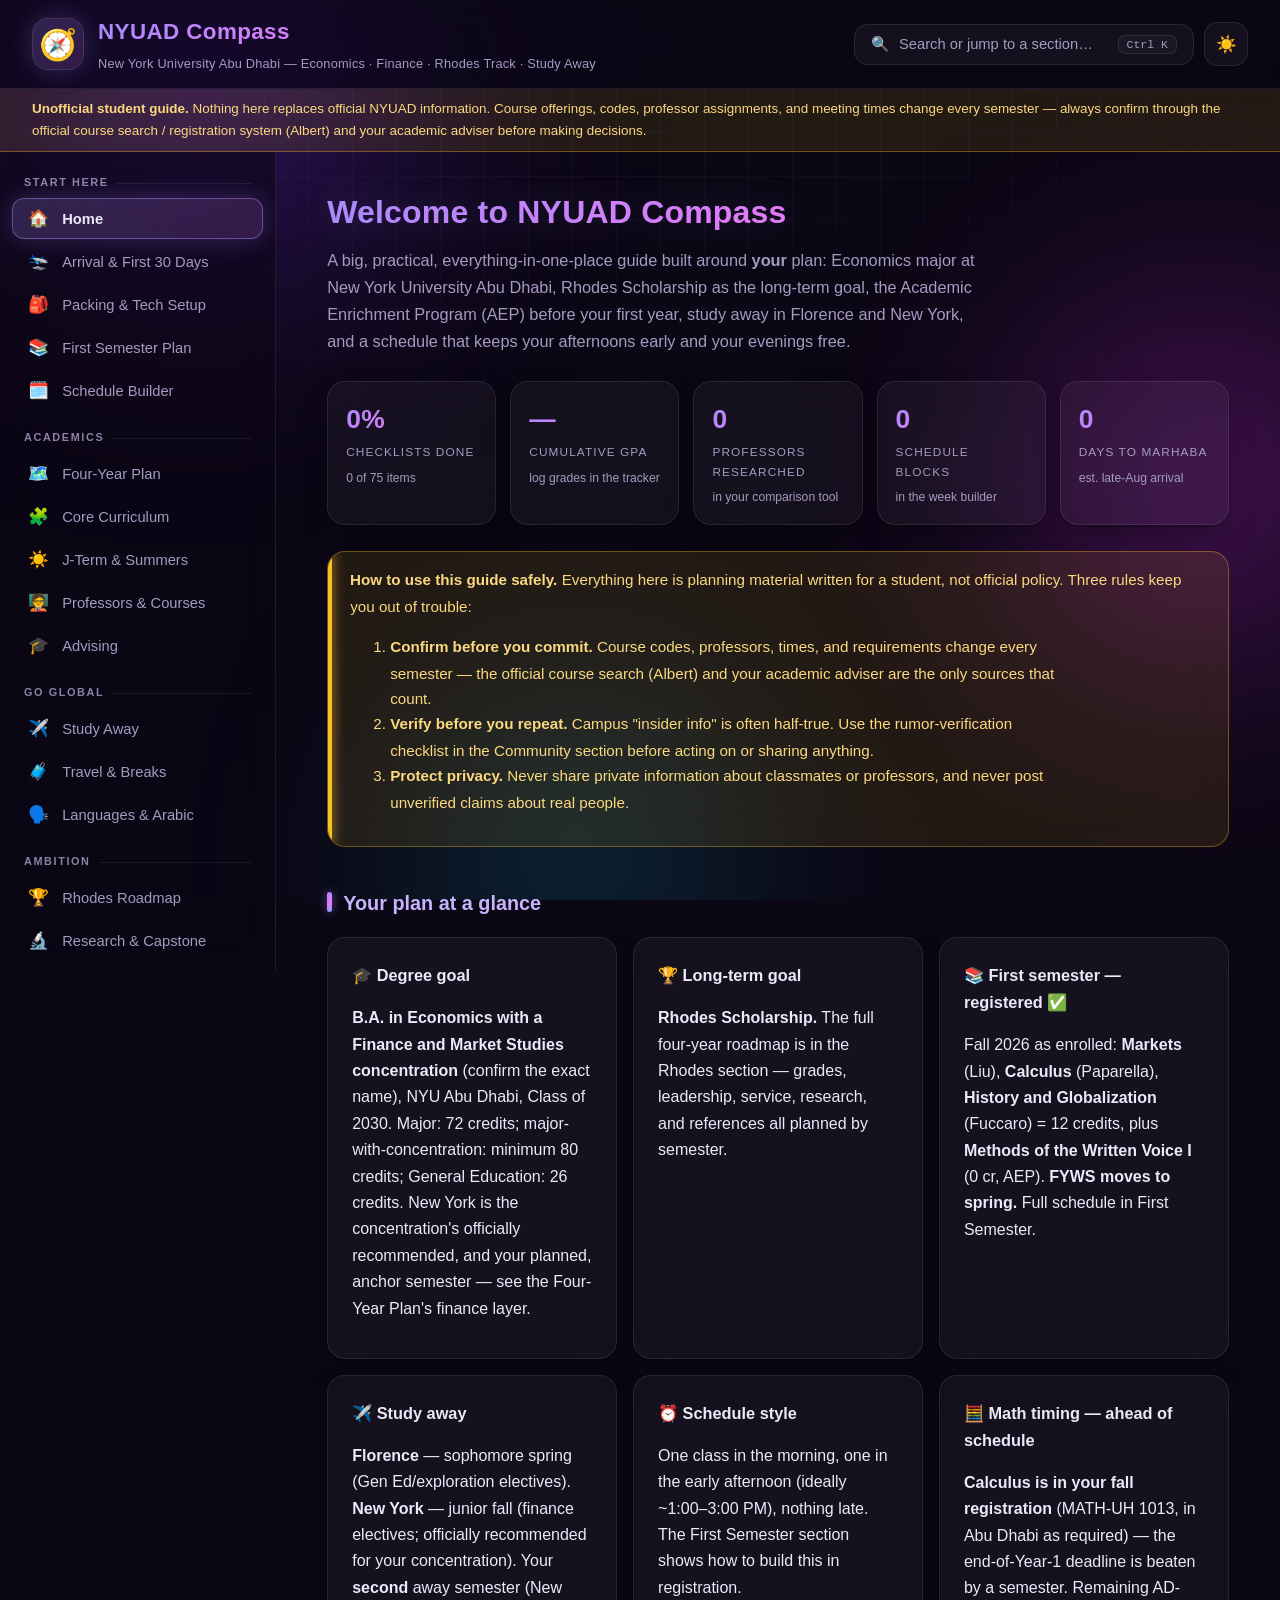
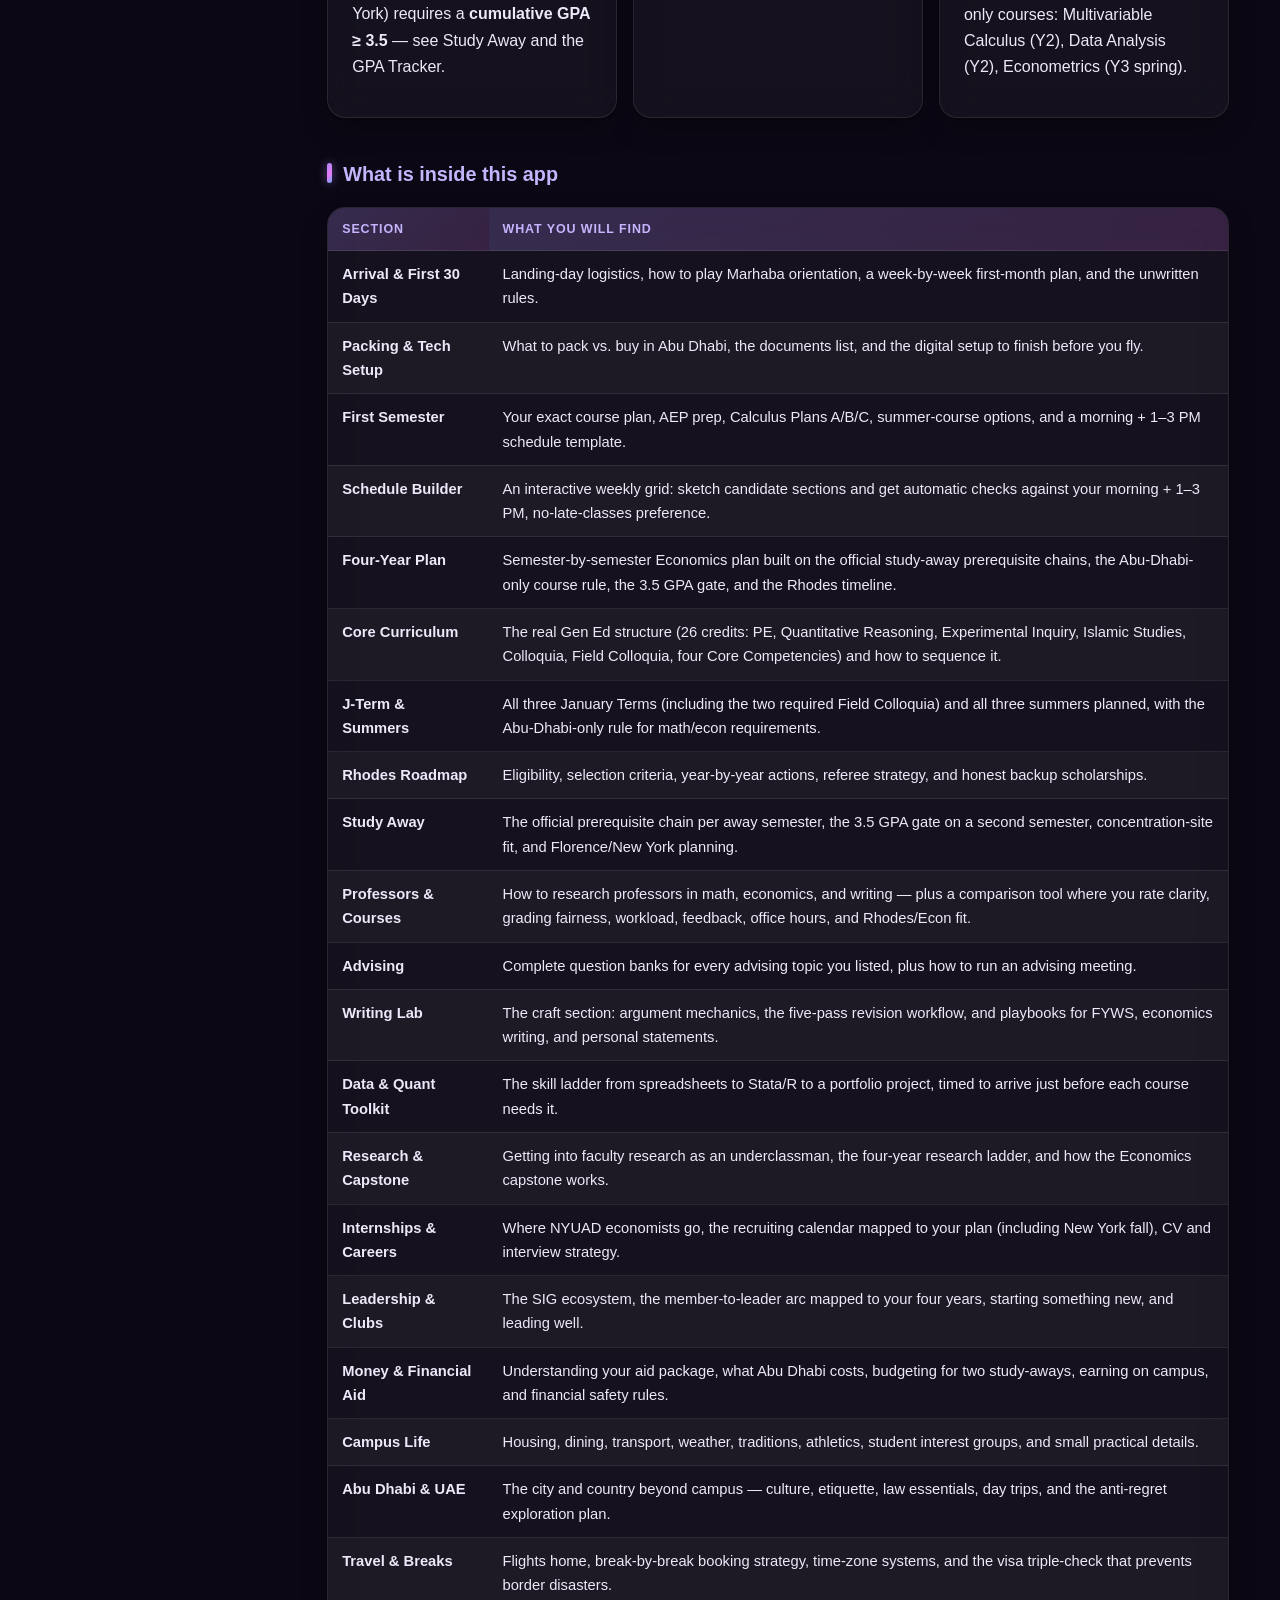
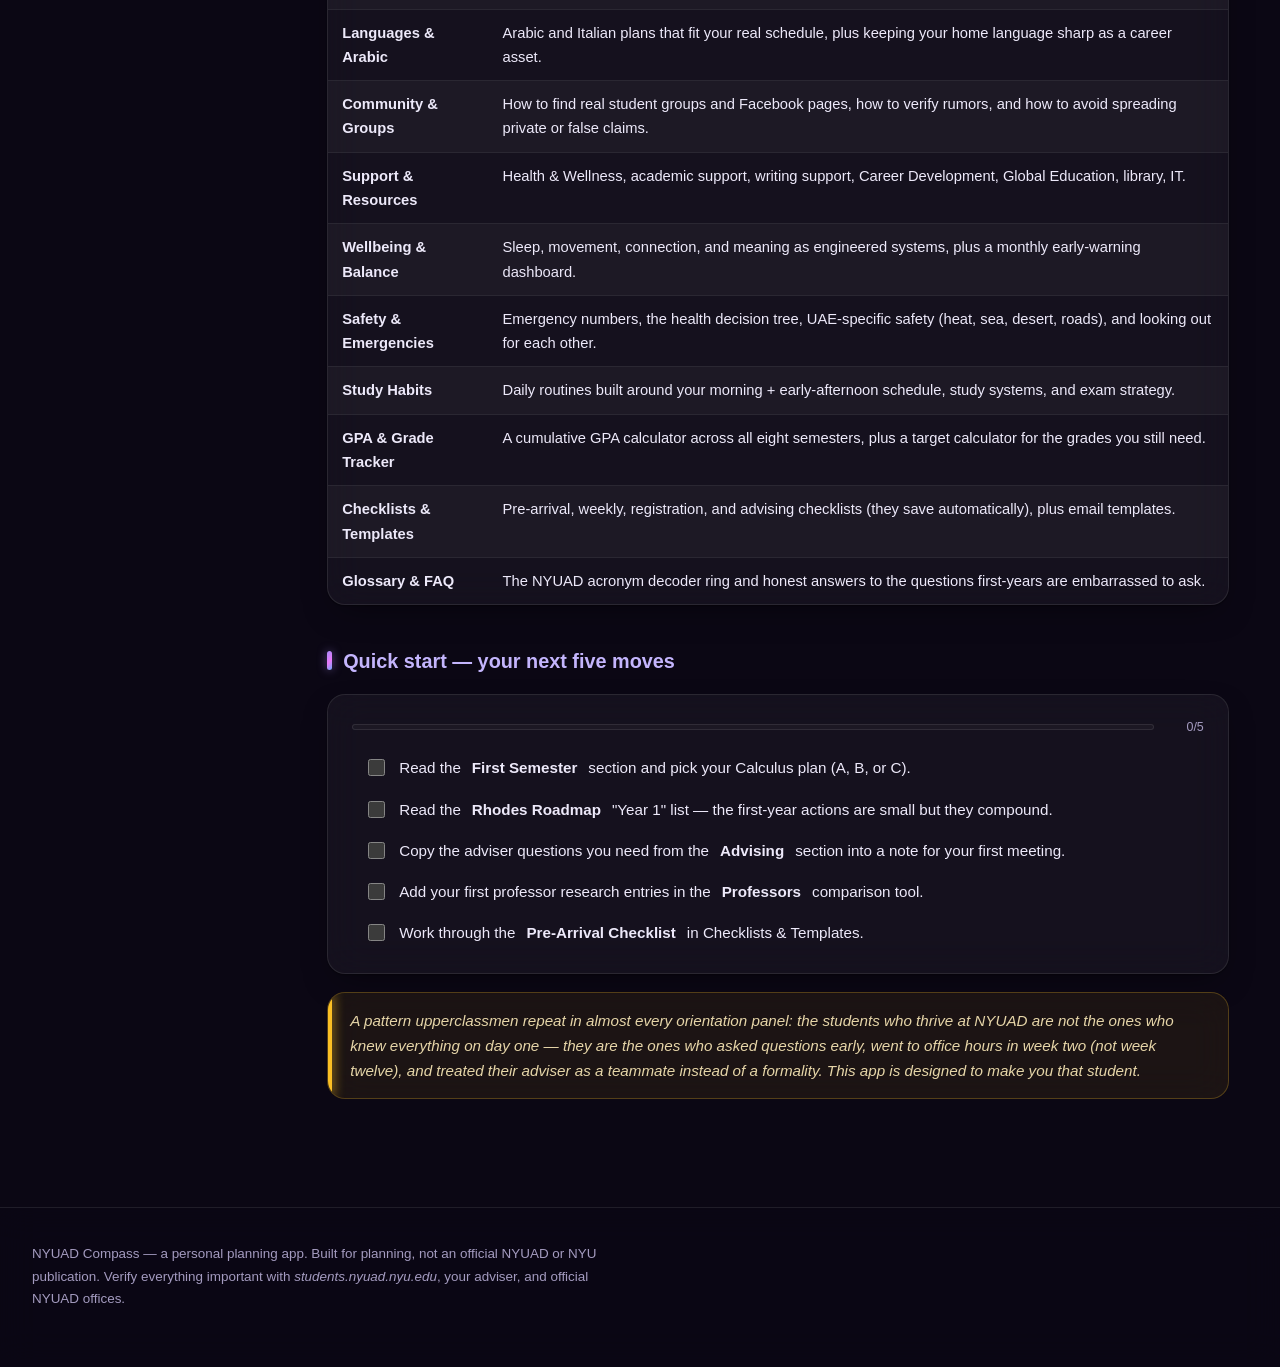
==== commit c35af309: "Add cache-busting so content updates reach the browser; fix stale Gen Ed text The app loads 30 JS se" ====
--- a/index.html
+++ b/index.html
@@ -3,8 +3,11 @@
 <head>
 <meta charset="UTF-8">
 <meta name="viewport" content="width=device-width, initial-scale=1.0">
+<meta http-equiv="Cache-Control" content="no-cache, no-store, must-revalidate">
+<meta http-equiv="Pragma" content="no-cache">
+<meta http-equiv="Expires" content="0">
 <title>NYUAD Compass — Student Guide &amp; Four-Year Planner</title>
-<link rel="stylesheet" href="css/styles.css">
+<link rel="stylesheet" href="css/styles.css?v=20260715">
 <script>
   (function () {
     try {
@@ -73,36 +76,36 @@
 
 <button type="button" class="back-top" id="back-top" aria-label="Back to top">↑</button>
 
-<script src="js/sections/home.js"></script>
-<script src="js/sections/arrival.js"></script>
-<script src="js/sections/packing.js"></script>
-<script src="js/sections/first-semester.js"></script>
-<script src="js/sections/schedule-builder.js"></script>
-<script src="js/sections/four-year.js"></script>
-<script src="js/sections/core-curriculum.js"></script>
-<script src="js/sections/jterm-summer.js"></script>
-<script src="js/sections/rhodes.js"></script>
-<script src="js/sections/study-away.js"></script>
-<script src="js/sections/professors.js"></script>
-<script src="js/sections/advising.js"></script>
-<script src="js/sections/writing-lab.js"></script>
-<script src="js/sections/quant-toolkit.js"></script>
-<script src="js/sections/research-capstone.js"></script>
-<script src="js/sections/careers.js"></script>
-<script src="js/sections/leadership.js"></script>
-<script src="js/sections/money.js"></script>
-<script src="js/sections/campus-life.js"></script>
-<script src="js/sections/abu-dhabi.js"></script>
-<script src="js/sections/travel.js"></script>
-<script src="js/sections/languages.js"></script>
-<script src="js/sections/community.js"></script>
-<script src="js/sections/support.js"></script>
-<script src="js/sections/wellbeing.js"></script>
-<script src="js/sections/safety.js"></script>
-<script src="js/sections/habits.js"></script>
-<script src="js/sections/gpa-tools.js"></script>
-<script src="js/sections/checklists.js"></script>
-<script src="js/sections/glossary.js"></script>
-<script src="js/app.js"></script>
+<script src="js/sections/home.js?v=20260715"></script>
+<script src="js/sections/arrival.js?v=20260715"></script>
+<script src="js/sections/packing.js?v=20260715"></script>
+<script src="js/sections/first-semester.js?v=20260715"></script>
+<script src="js/sections/schedule-builder.js?v=20260715"></script>
+<script src="js/sections/four-year.js?v=20260715"></script>
+<script src="js/sections/core-curriculum.js?v=20260715"></script>
+<script src="js/sections/jterm-summer.js?v=20260715"></script>
+<script src="js/sections/rhodes.js?v=20260715"></script>
+<script src="js/sections/study-away.js?v=20260715"></script>
+<script src="js/sections/professors.js?v=20260715"></script>
+<script src="js/sections/advising.js?v=20260715"></script>
+<script src="js/sections/writing-lab.js?v=20260715"></script>
+<script src="js/sections/quant-toolkit.js?v=20260715"></script>
+<script src="js/sections/research-capstone.js?v=20260715"></script>
+<script src="js/sections/careers.js?v=20260715"></script>
+<script src="js/sections/leadership.js?v=20260715"></script>
+<script src="js/sections/money.js?v=20260715"></script>
+<script src="js/sections/campus-life.js?v=20260715"></script>
+<script src="js/sections/abu-dhabi.js?v=20260715"></script>
+<script src="js/sections/travel.js?v=20260715"></script>
+<script src="js/sections/languages.js?v=20260715"></script>
+<script src="js/sections/community.js?v=20260715"></script>
+<script src="js/sections/support.js?v=20260715"></script>
+<script src="js/sections/wellbeing.js?v=20260715"></script>
+<script src="js/sections/safety.js?v=20260715"></script>
+<script src="js/sections/habits.js?v=20260715"></script>
+<script src="js/sections/gpa-tools.js?v=20260715"></script>
+<script src="js/sections/checklists.js?v=20260715"></script>
+<script src="js/sections/glossary.js?v=20260715"></script>
+<script src="js/app.js?v=20260715"></script>
 </body>
 </html>
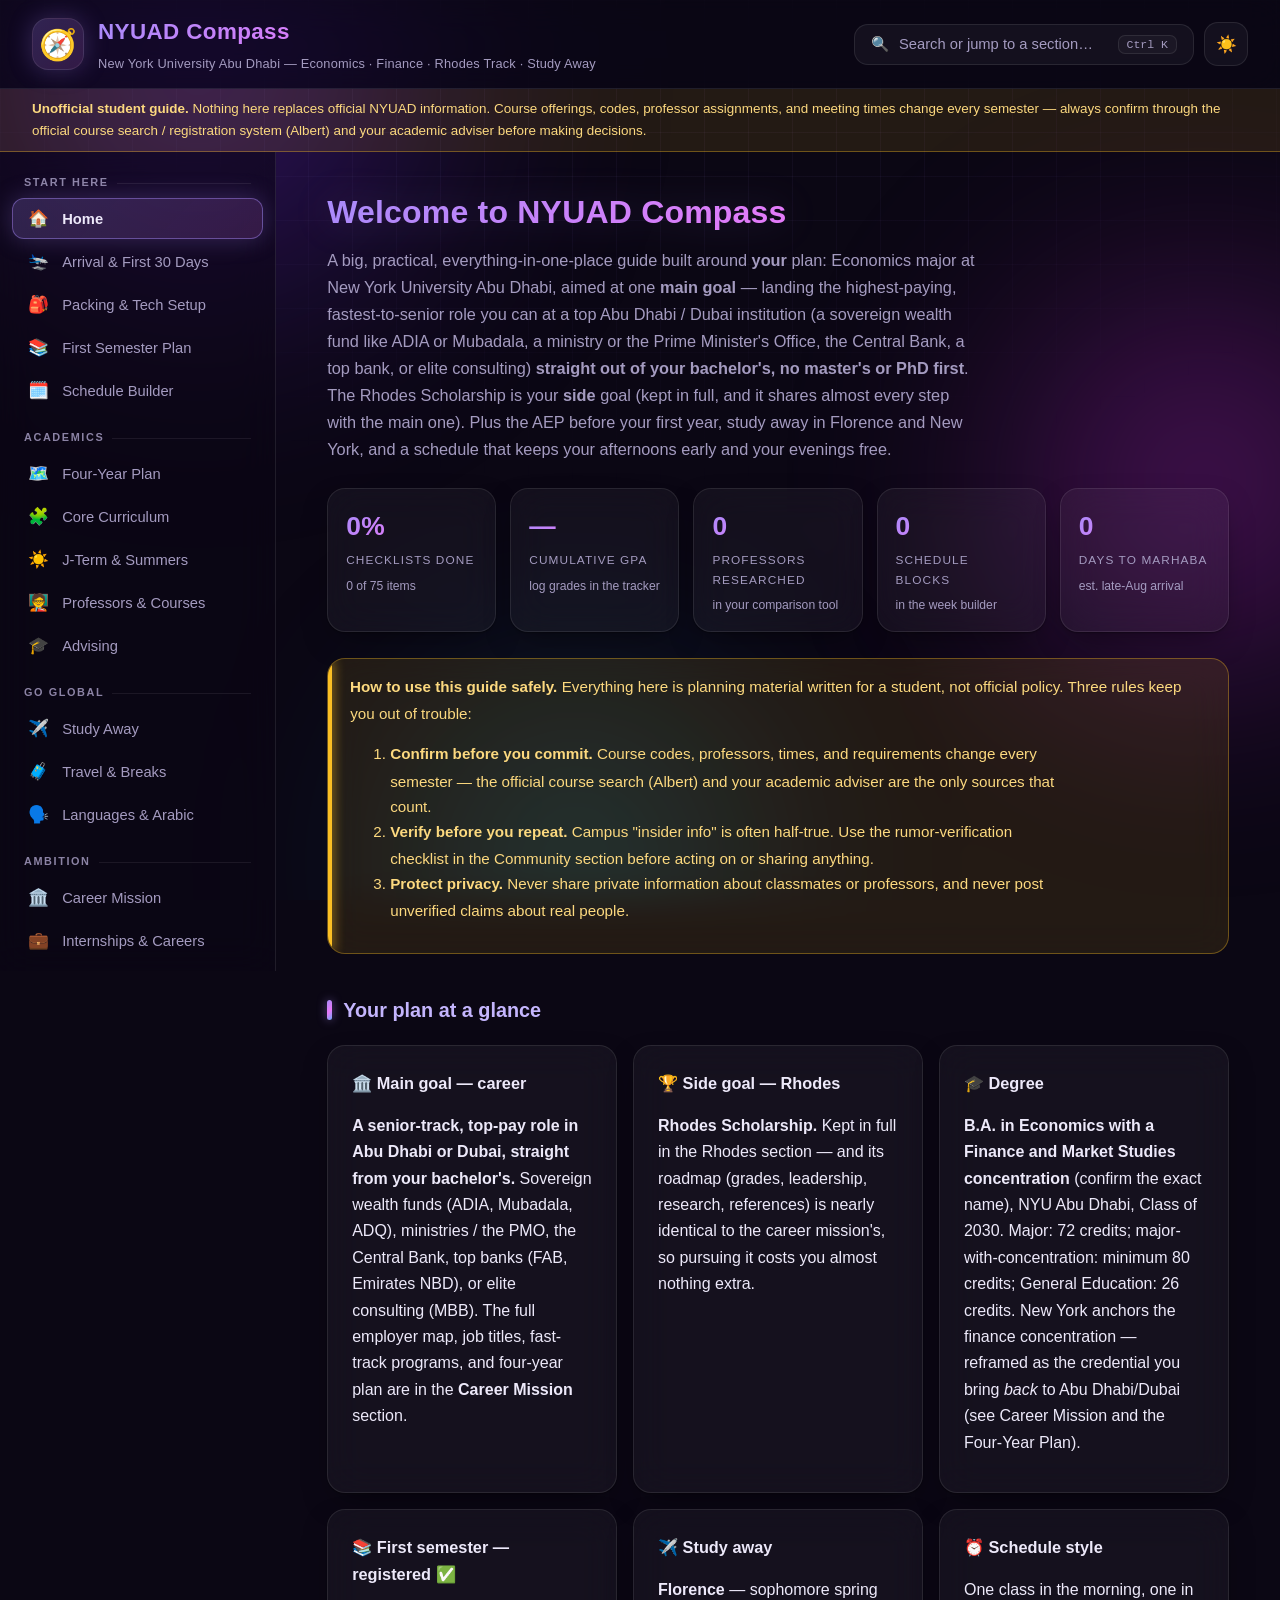
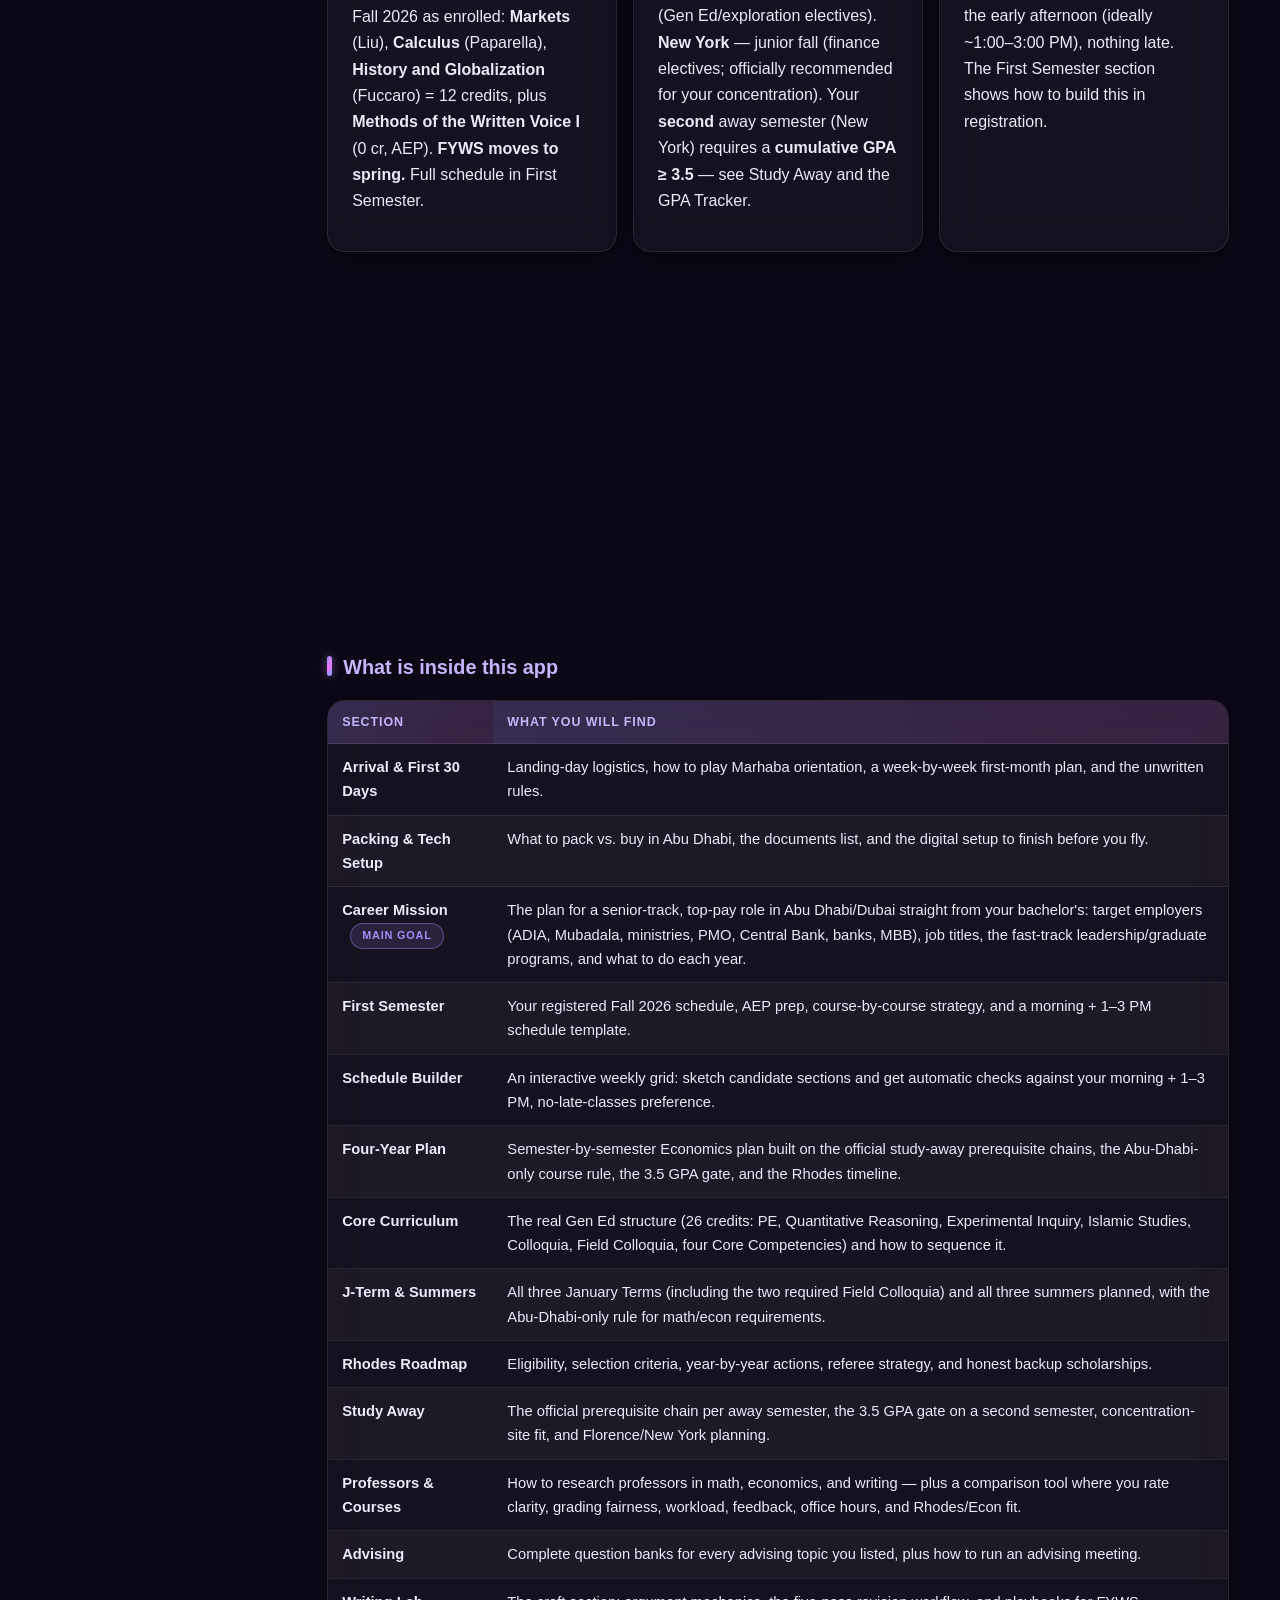
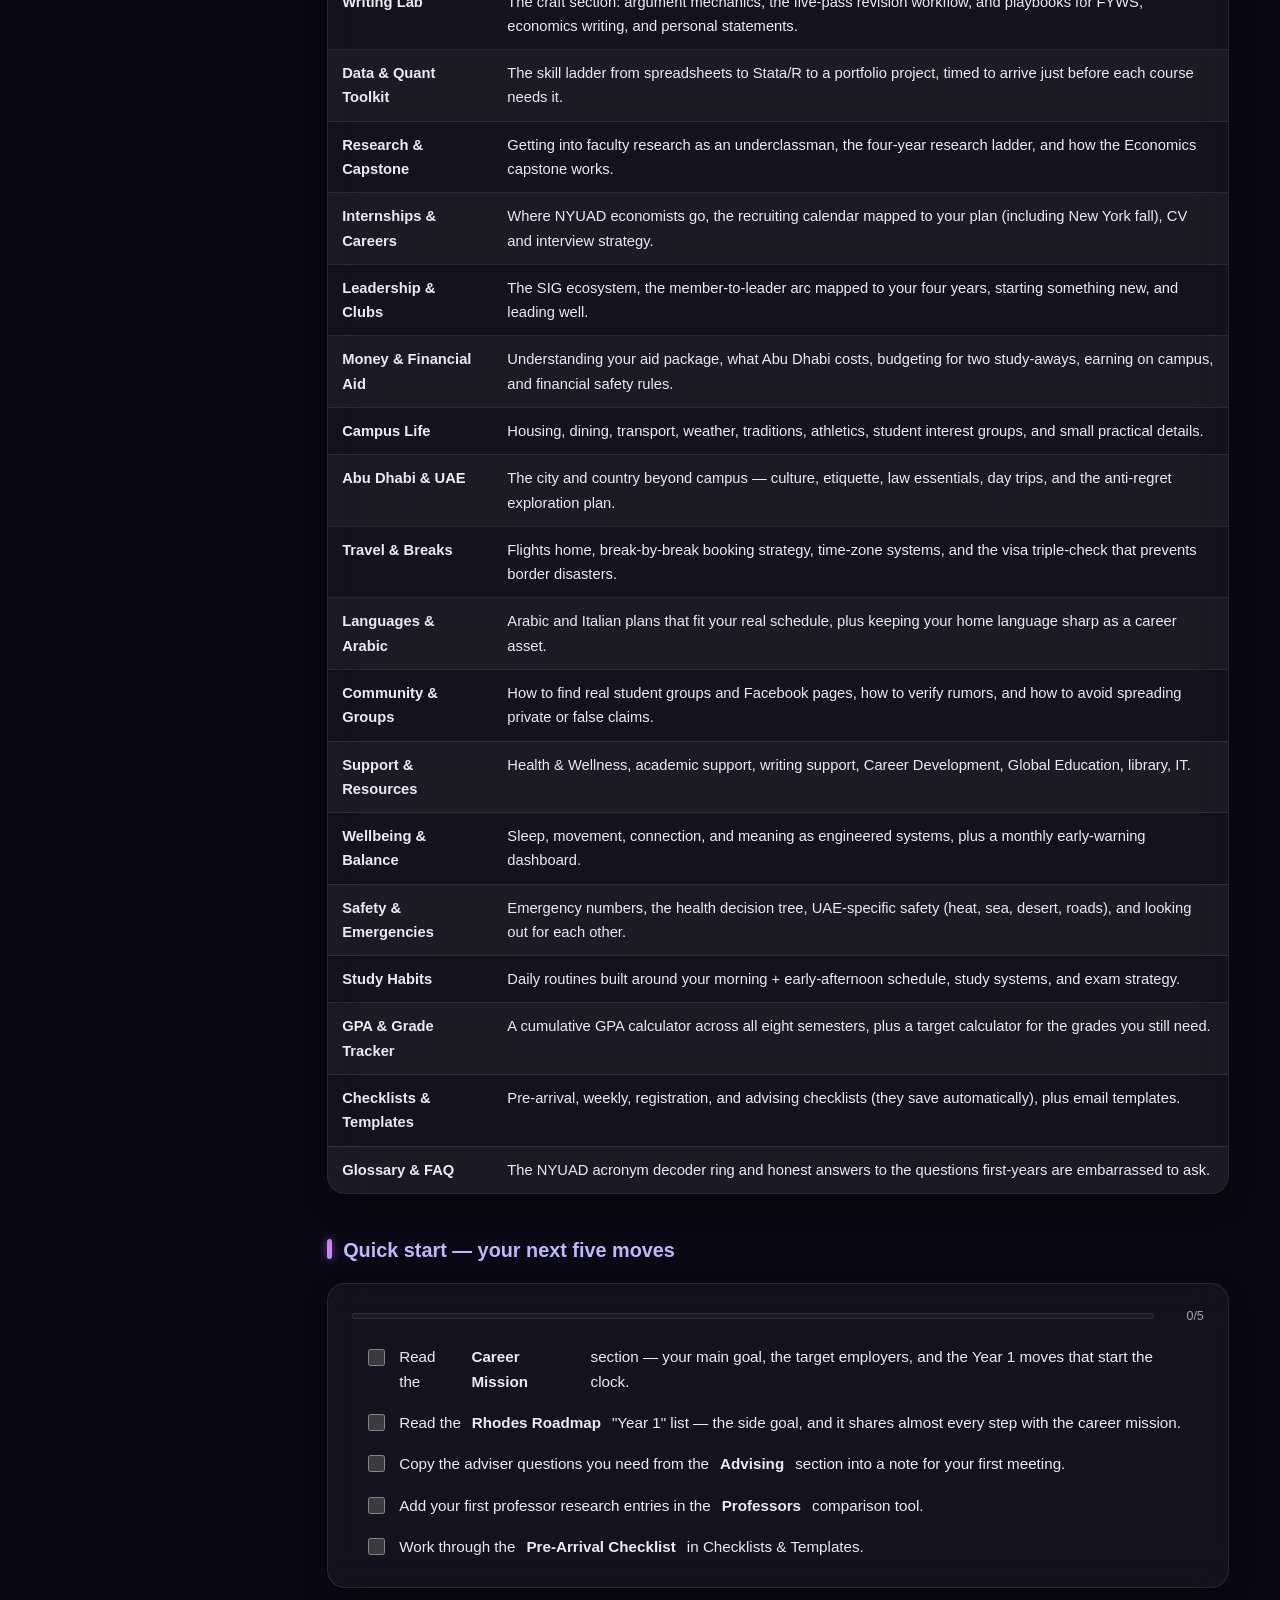
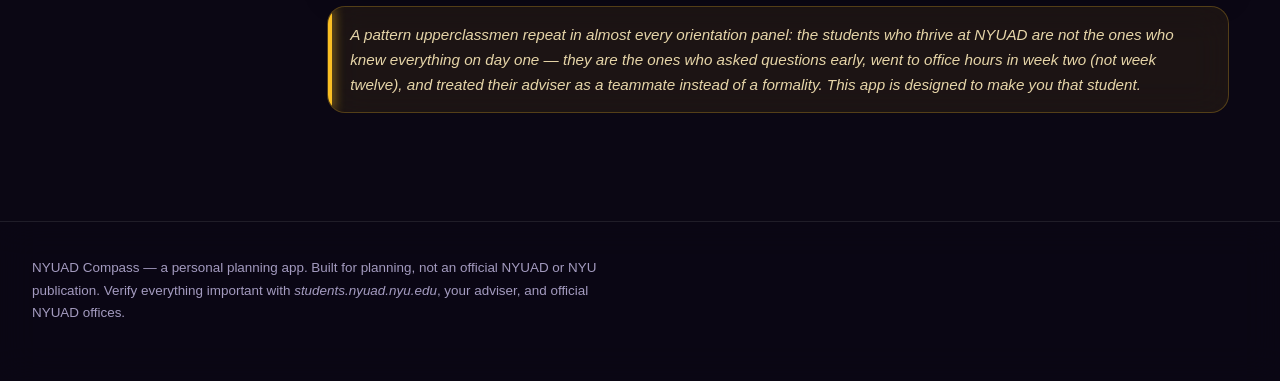
==== commit df56e05d: "Make a senior AD/Dubai career the main goal; Rhodes becomes side goal Add a flagship Career Mission " ====
--- a/index.html
+++ b/index.html
@@ -7,7 +7,7 @@
 <meta http-equiv="Pragma" content="no-cache">
 <meta http-equiv="Expires" content="0">
 <title>NYUAD Compass — Student Guide &amp; Four-Year Planner</title>
-<link rel="stylesheet" href="css/styles.css?v=20260715">
+<link rel="stylesheet" href="css/styles.css?v=20260724">
 <script>
   (function () {
     try {
@@ -76,36 +76,37 @@
 
 <button type="button" class="back-top" id="back-top" aria-label="Back to top">↑</button>
 
-<script src="js/sections/home.js?v=20260715"></script>
-<script src="js/sections/arrival.js?v=20260715"></script>
-<script src="js/sections/packing.js?v=20260715"></script>
-<script src="js/sections/first-semester.js?v=20260715"></script>
-<script src="js/sections/schedule-builder.js?v=20260715"></script>
-<script src="js/sections/four-year.js?v=20260715"></script>
-<script src="js/sections/core-curriculum.js?v=20260715"></script>
-<script src="js/sections/jterm-summer.js?v=20260715"></script>
-<script src="js/sections/rhodes.js?v=20260715"></script>
-<script src="js/sections/study-away.js?v=20260715"></script>
-<script src="js/sections/professors.js?v=20260715"></script>
-<script src="js/sections/advising.js?v=20260715"></script>
-<script src="js/sections/writing-lab.js?v=20260715"></script>
-<script src="js/sections/quant-toolkit.js?v=20260715"></script>
-<script src="js/sections/research-capstone.js?v=20260715"></script>
-<script src="js/sections/careers.js?v=20260715"></script>
-<script src="js/sections/leadership.js?v=20260715"></script>
-<script src="js/sections/money.js?v=20260715"></script>
-<script src="js/sections/campus-life.js?v=20260715"></script>
-<script src="js/sections/abu-dhabi.js?v=20260715"></script>
-<script src="js/sections/travel.js?v=20260715"></script>
-<script src="js/sections/languages.js?v=20260715"></script>
-<script src="js/sections/community.js?v=20260715"></script>
-<script src="js/sections/support.js?v=20260715"></script>
-<script src="js/sections/wellbeing.js?v=20260715"></script>
-<script src="js/sections/safety.js?v=20260715"></script>
-<script src="js/sections/habits.js?v=20260715"></script>
-<script src="js/sections/gpa-tools.js?v=20260715"></script>
-<script src="js/sections/checklists.js?v=20260715"></script>
-<script src="js/sections/glossary.js?v=20260715"></script>
-<script src="js/app.js?v=20260715"></script>
+<script src="js/sections/home.js?v=20260724"></script>
+<script src="js/sections/arrival.js?v=20260724"></script>
+<script src="js/sections/packing.js?v=20260724"></script>
+<script src="js/sections/first-semester.js?v=20260724"></script>
+<script src="js/sections/schedule-builder.js?v=20260724"></script>
+<script src="js/sections/four-year.js?v=20260724"></script>
+<script src="js/sections/career-mission.js?v=20260724"></script>
+<script src="js/sections/core-curriculum.js?v=20260724"></script>
+<script src="js/sections/jterm-summer.js?v=20260724"></script>
+<script src="js/sections/rhodes.js?v=20260724"></script>
+<script src="js/sections/study-away.js?v=20260724"></script>
+<script src="js/sections/professors.js?v=20260724"></script>
+<script src="js/sections/advising.js?v=20260724"></script>
+<script src="js/sections/writing-lab.js?v=20260724"></script>
+<script src="js/sections/quant-toolkit.js?v=20260724"></script>
+<script src="js/sections/research-capstone.js?v=20260724"></script>
+<script src="js/sections/careers.js?v=20260724"></script>
+<script src="js/sections/leadership.js?v=20260724"></script>
+<script src="js/sections/money.js?v=20260724"></script>
+<script src="js/sections/campus-life.js?v=20260724"></script>
+<script src="js/sections/abu-dhabi.js?v=20260724"></script>
+<script src="js/sections/travel.js?v=20260724"></script>
+<script src="js/sections/languages.js?v=20260724"></script>
+<script src="js/sections/community.js?v=20260724"></script>
+<script src="js/sections/support.js?v=20260724"></script>
+<script src="js/sections/wellbeing.js?v=20260724"></script>
+<script src="js/sections/safety.js?v=20260724"></script>
+<script src="js/sections/habits.js?v=20260724"></script>
+<script src="js/sections/gpa-tools.js?v=20260724"></script>
+<script src="js/sections/checklists.js?v=20260724"></script>
+<script src="js/sections/glossary.js?v=20260724"></script>
+<script src="js/app.js?v=20260724"></script>
 </body>
 </html>
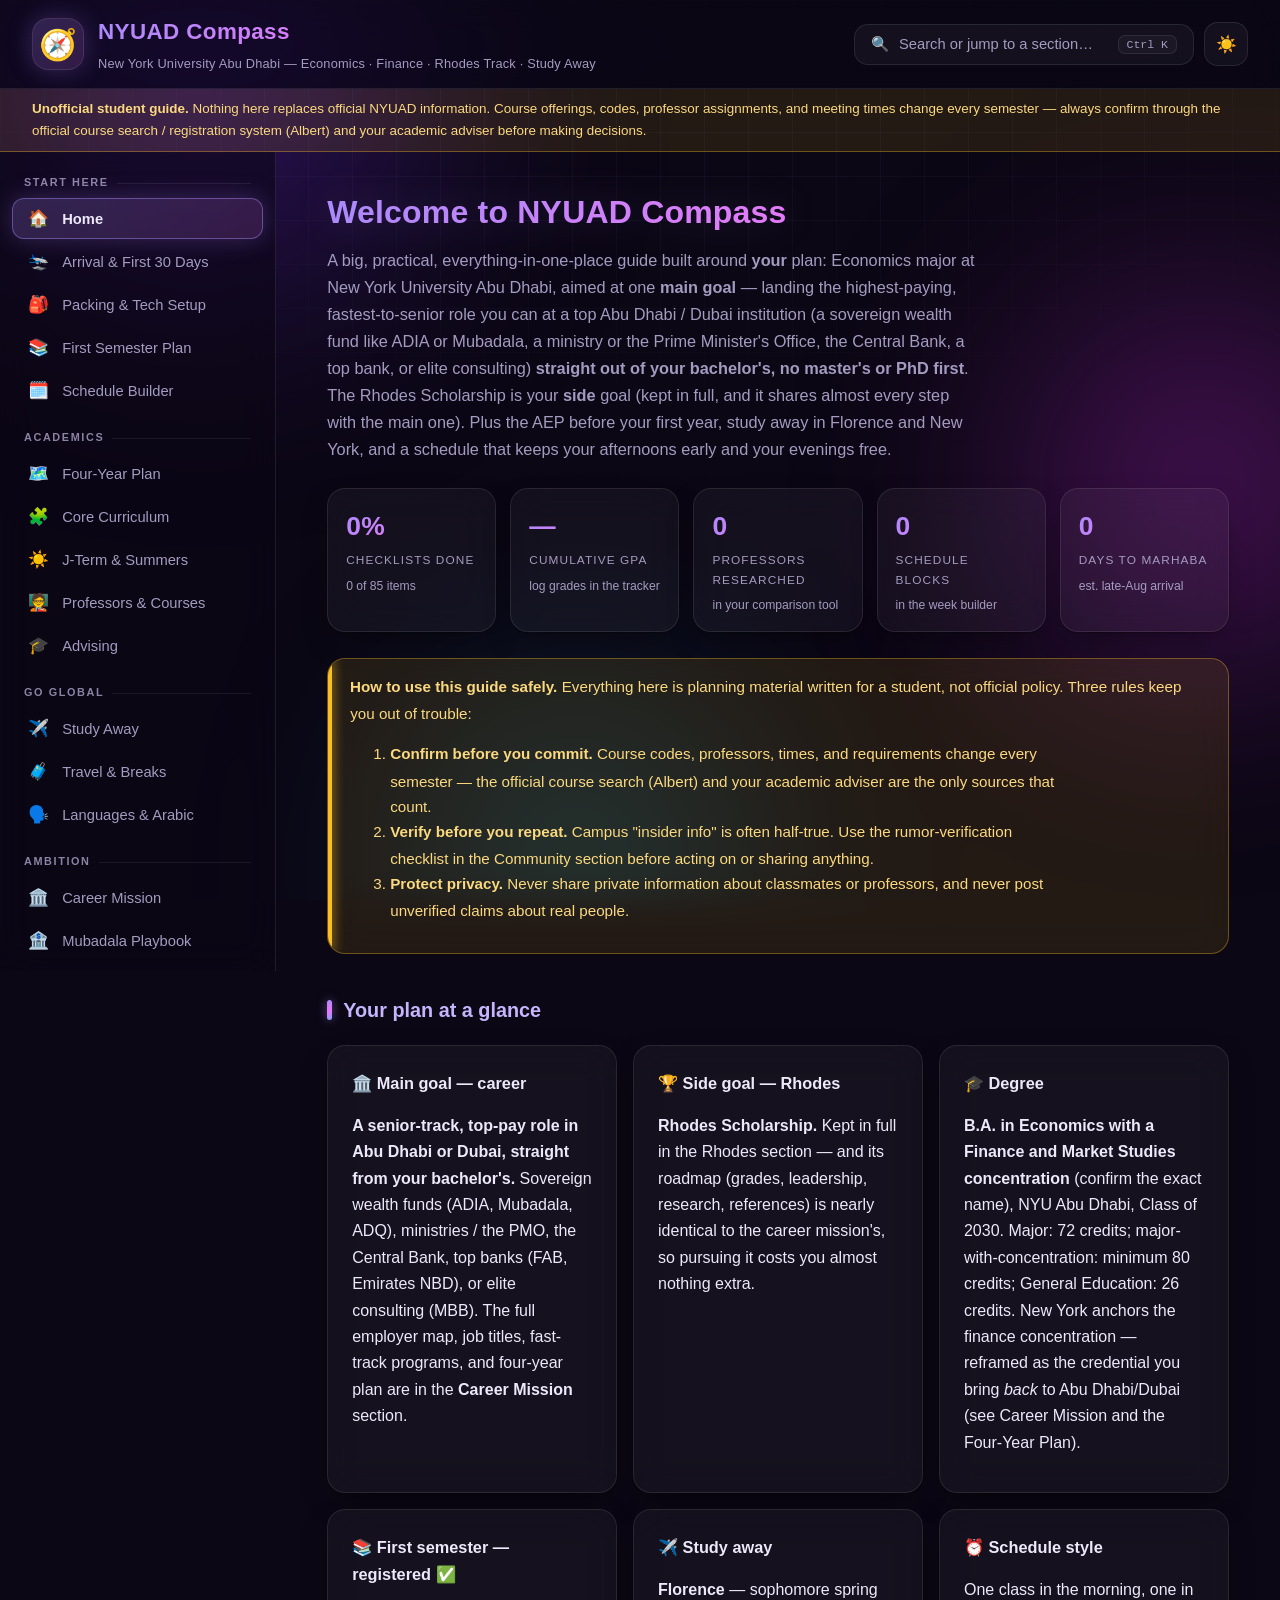
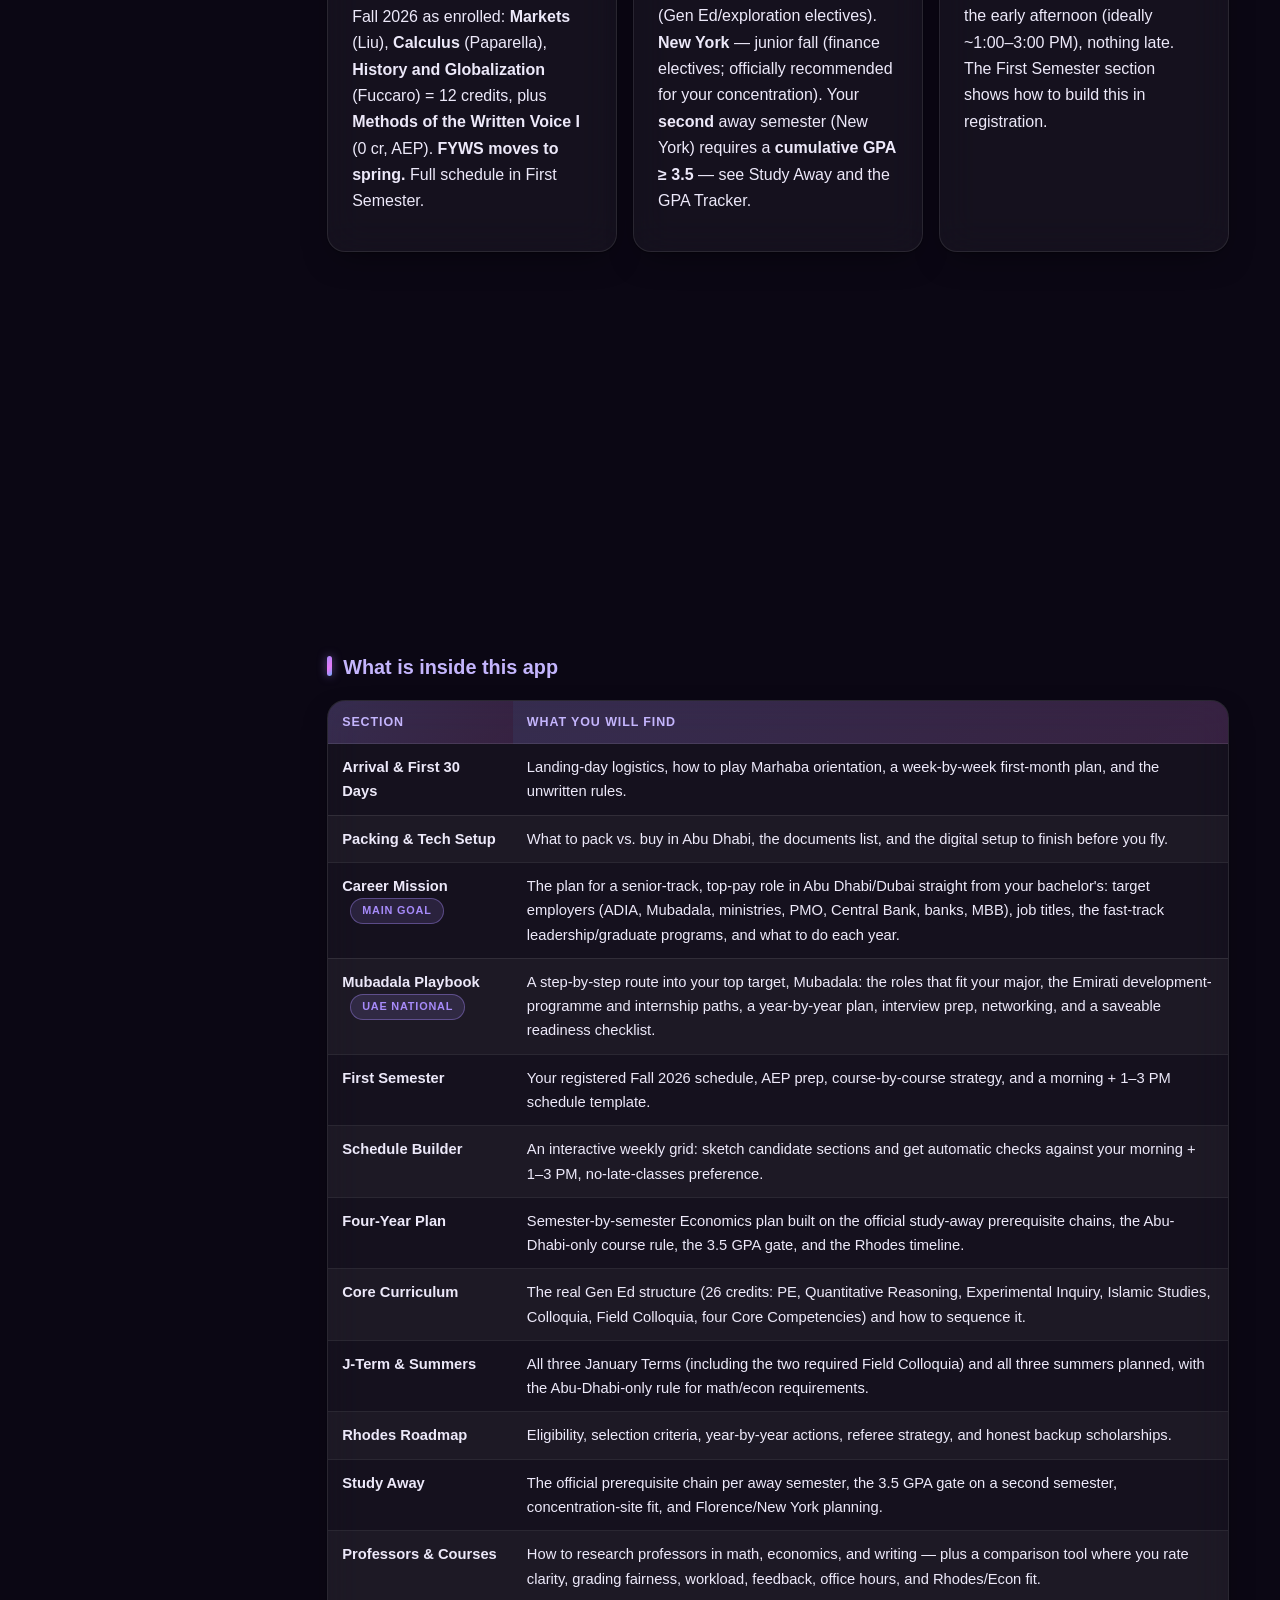
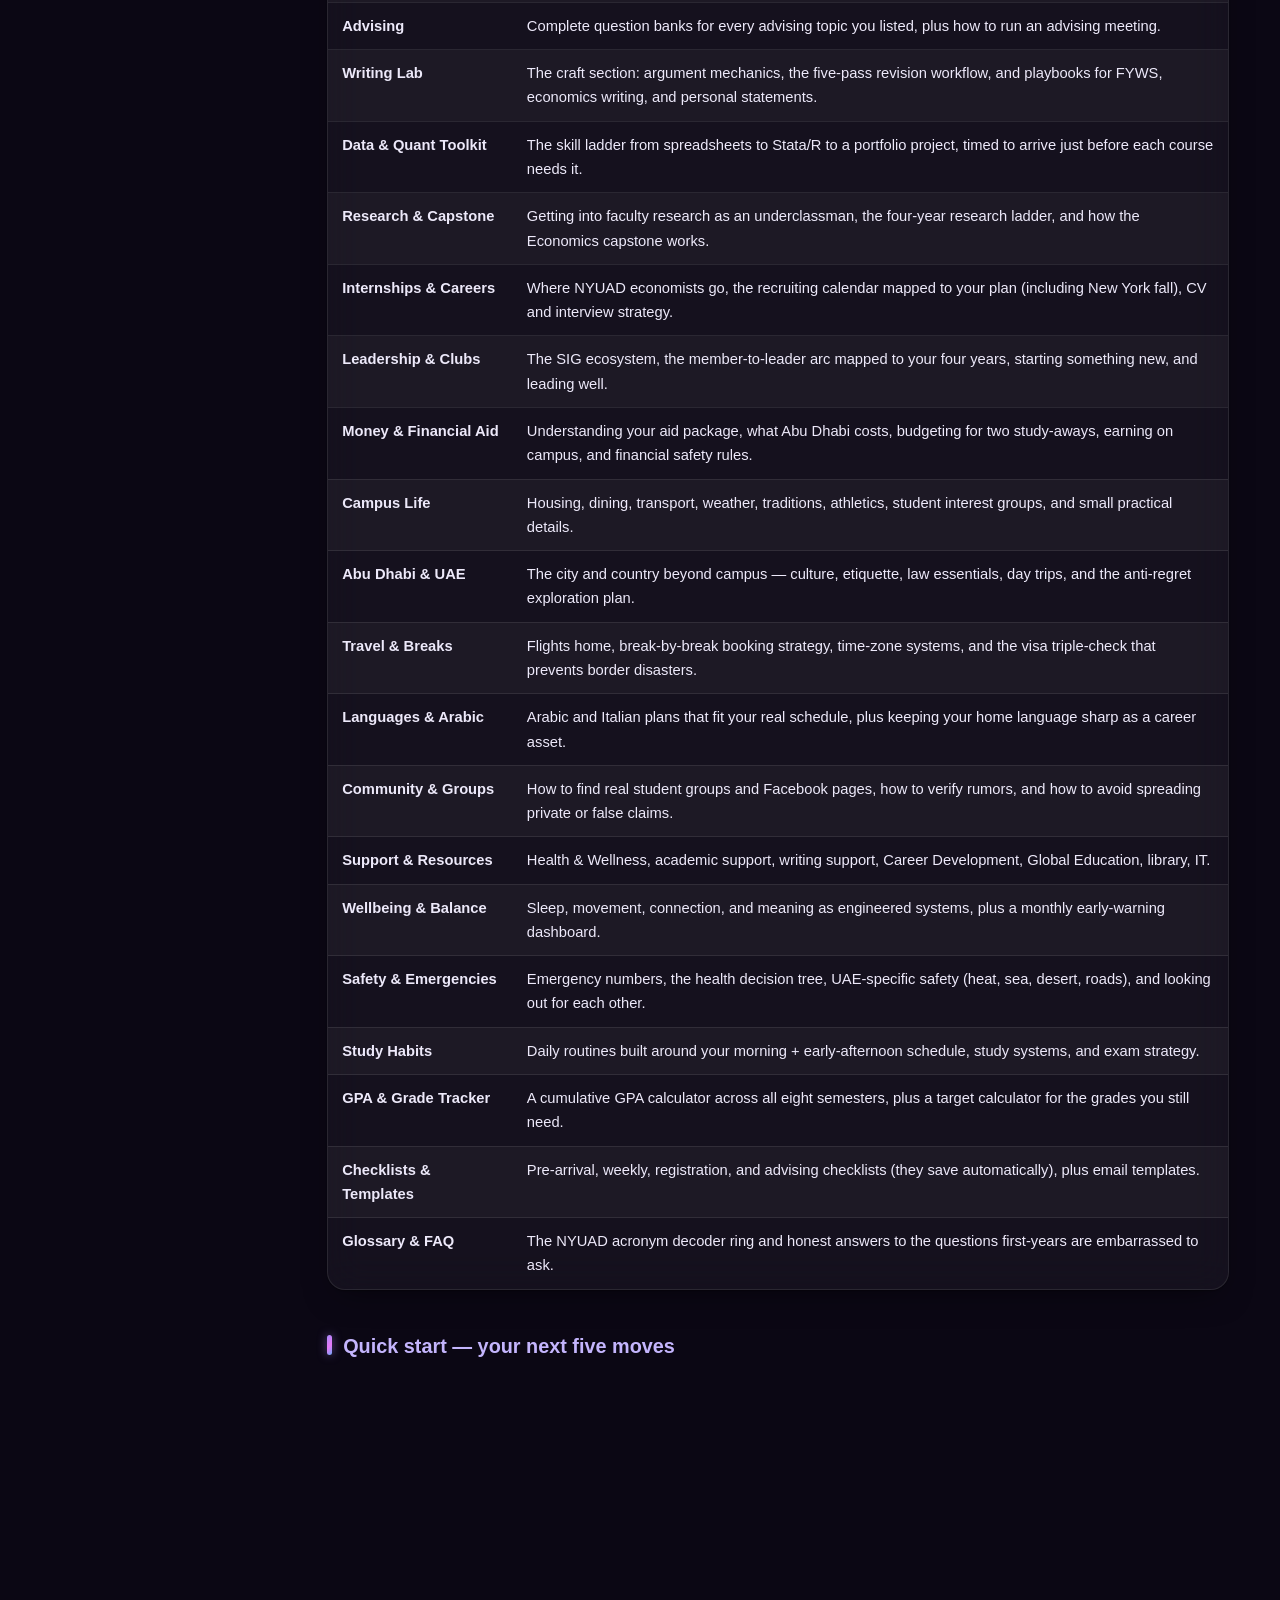
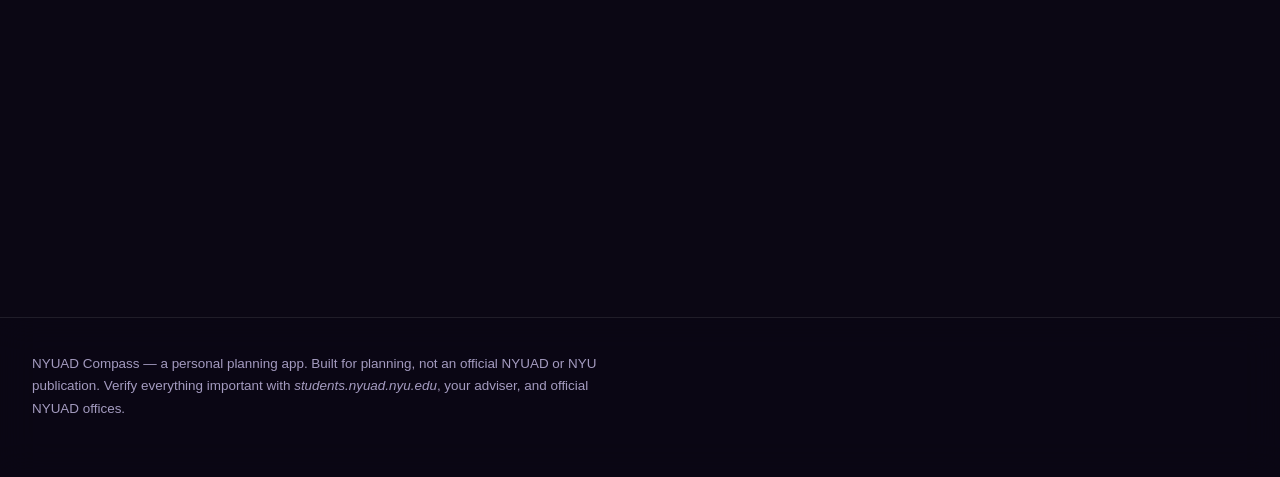
==== commit 44230174: "Add dedicated Mubadala Playbook section for a UAE national The user confirmed UAE-national status an" ====
--- a/index.html
+++ b/index.html
@@ -83,6 +83,7 @@
 <script src="js/sections/schedule-builder.js?v=20260724"></script>
 <script src="js/sections/four-year.js?v=20260724"></script>
 <script src="js/sections/career-mission.js?v=20260724"></script>
+<script src="js/sections/mubadala.js?v=20260724"></script>
 <script src="js/sections/core-curriculum.js?v=20260724"></script>
 <script src="js/sections/jterm-summer.js?v=20260724"></script>
 <script src="js/sections/rhodes.js?v=20260724"></script>
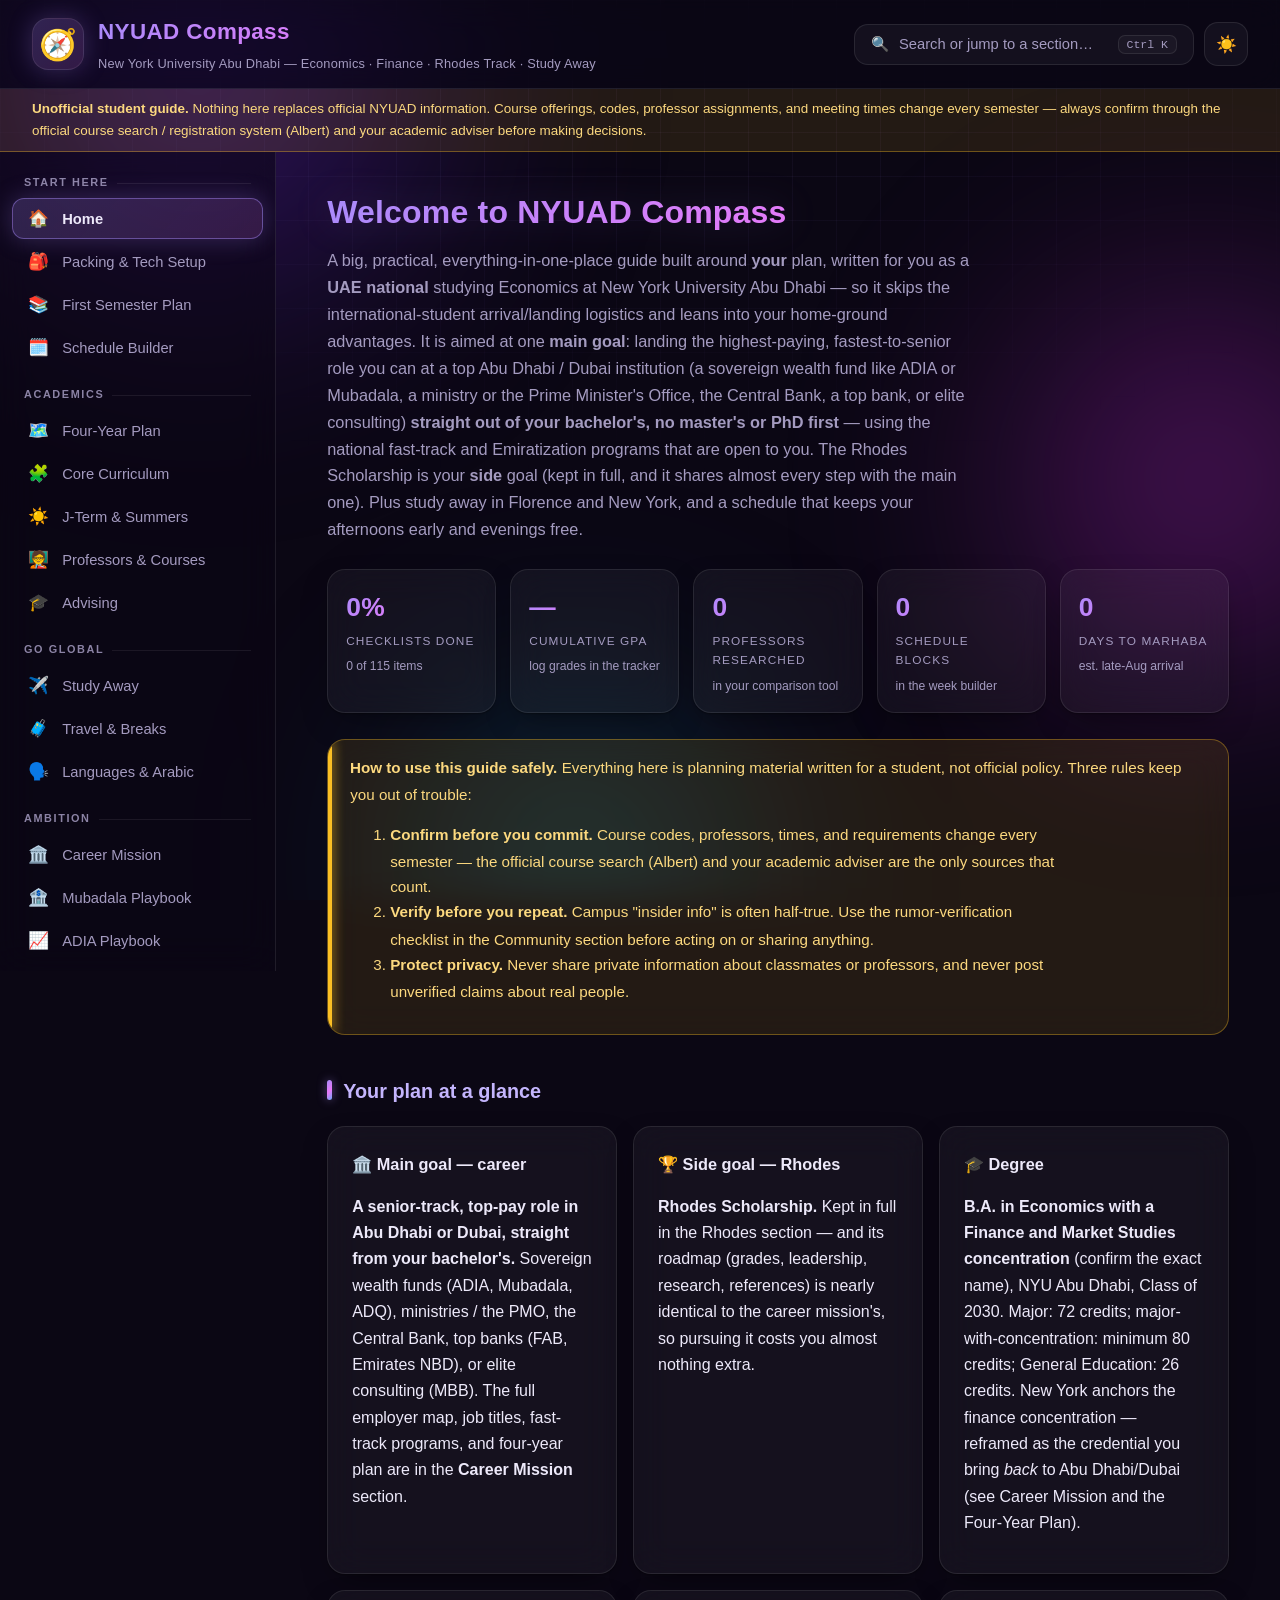
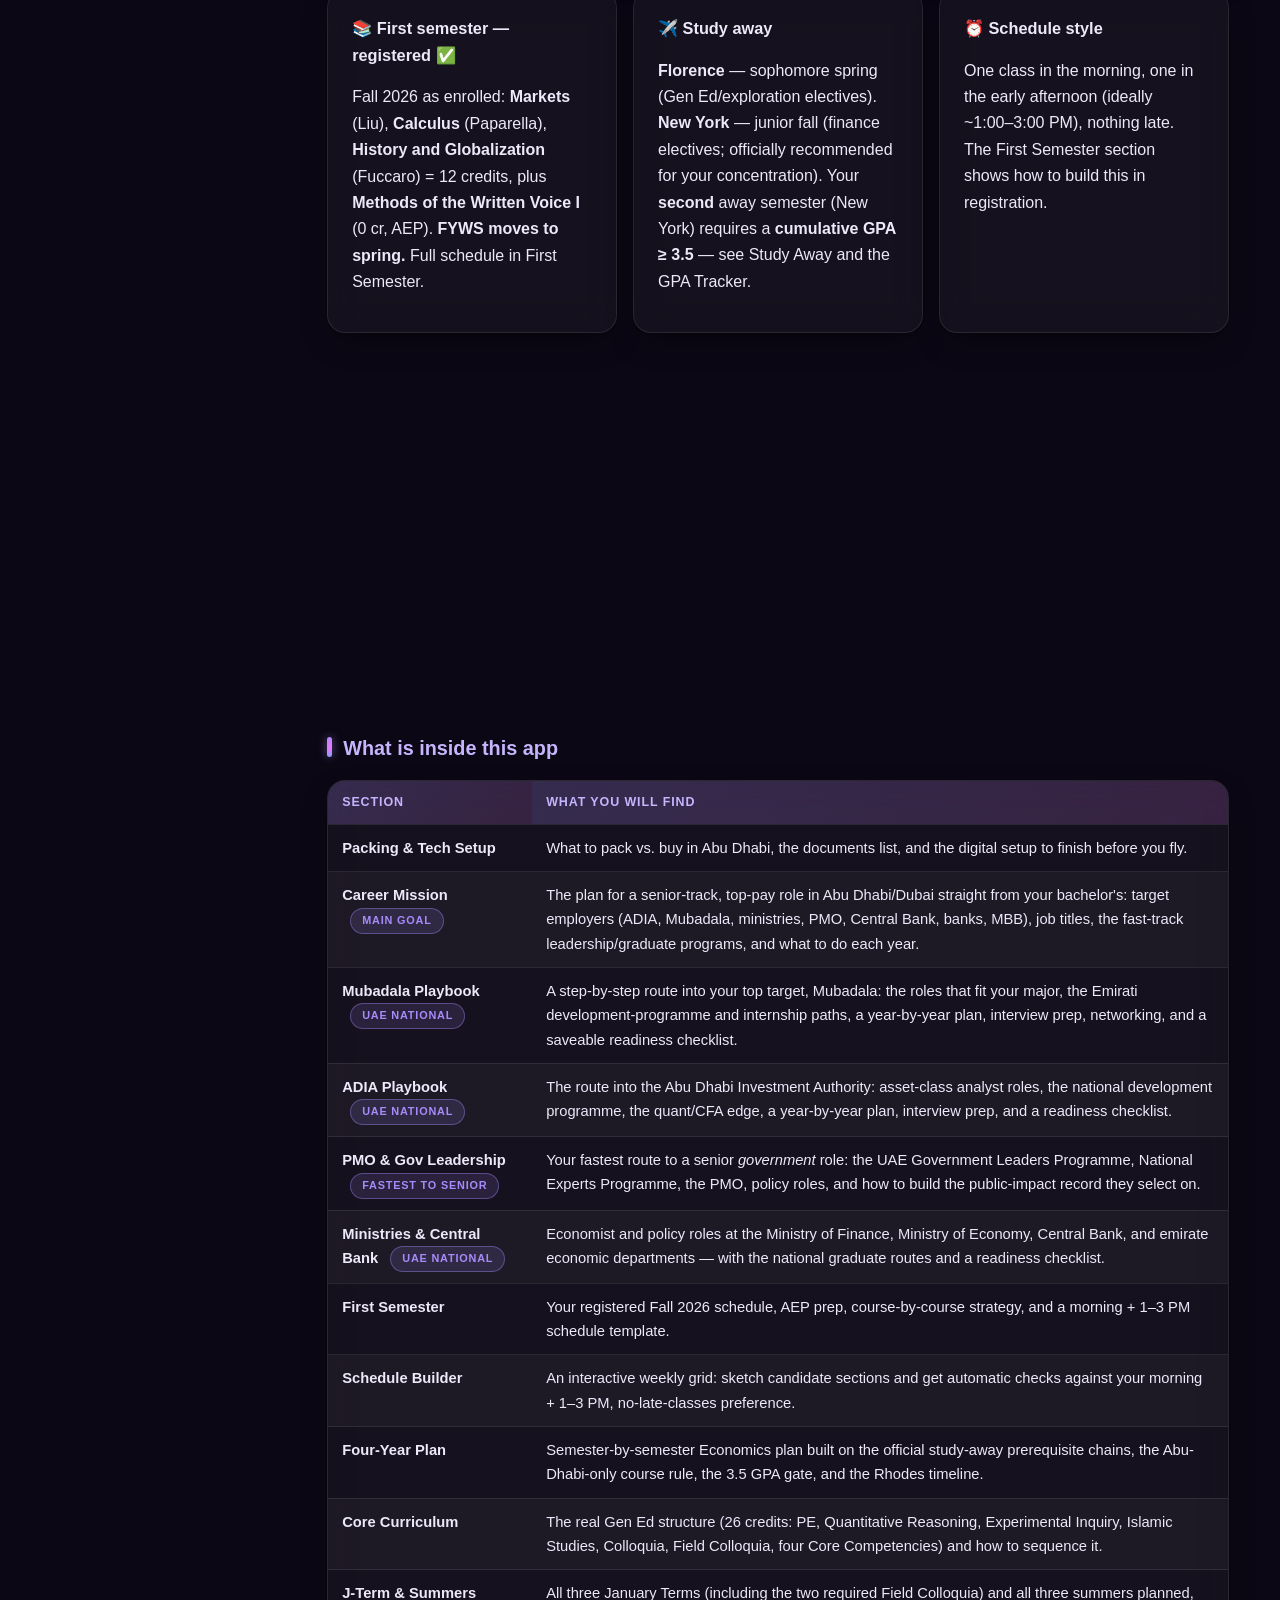
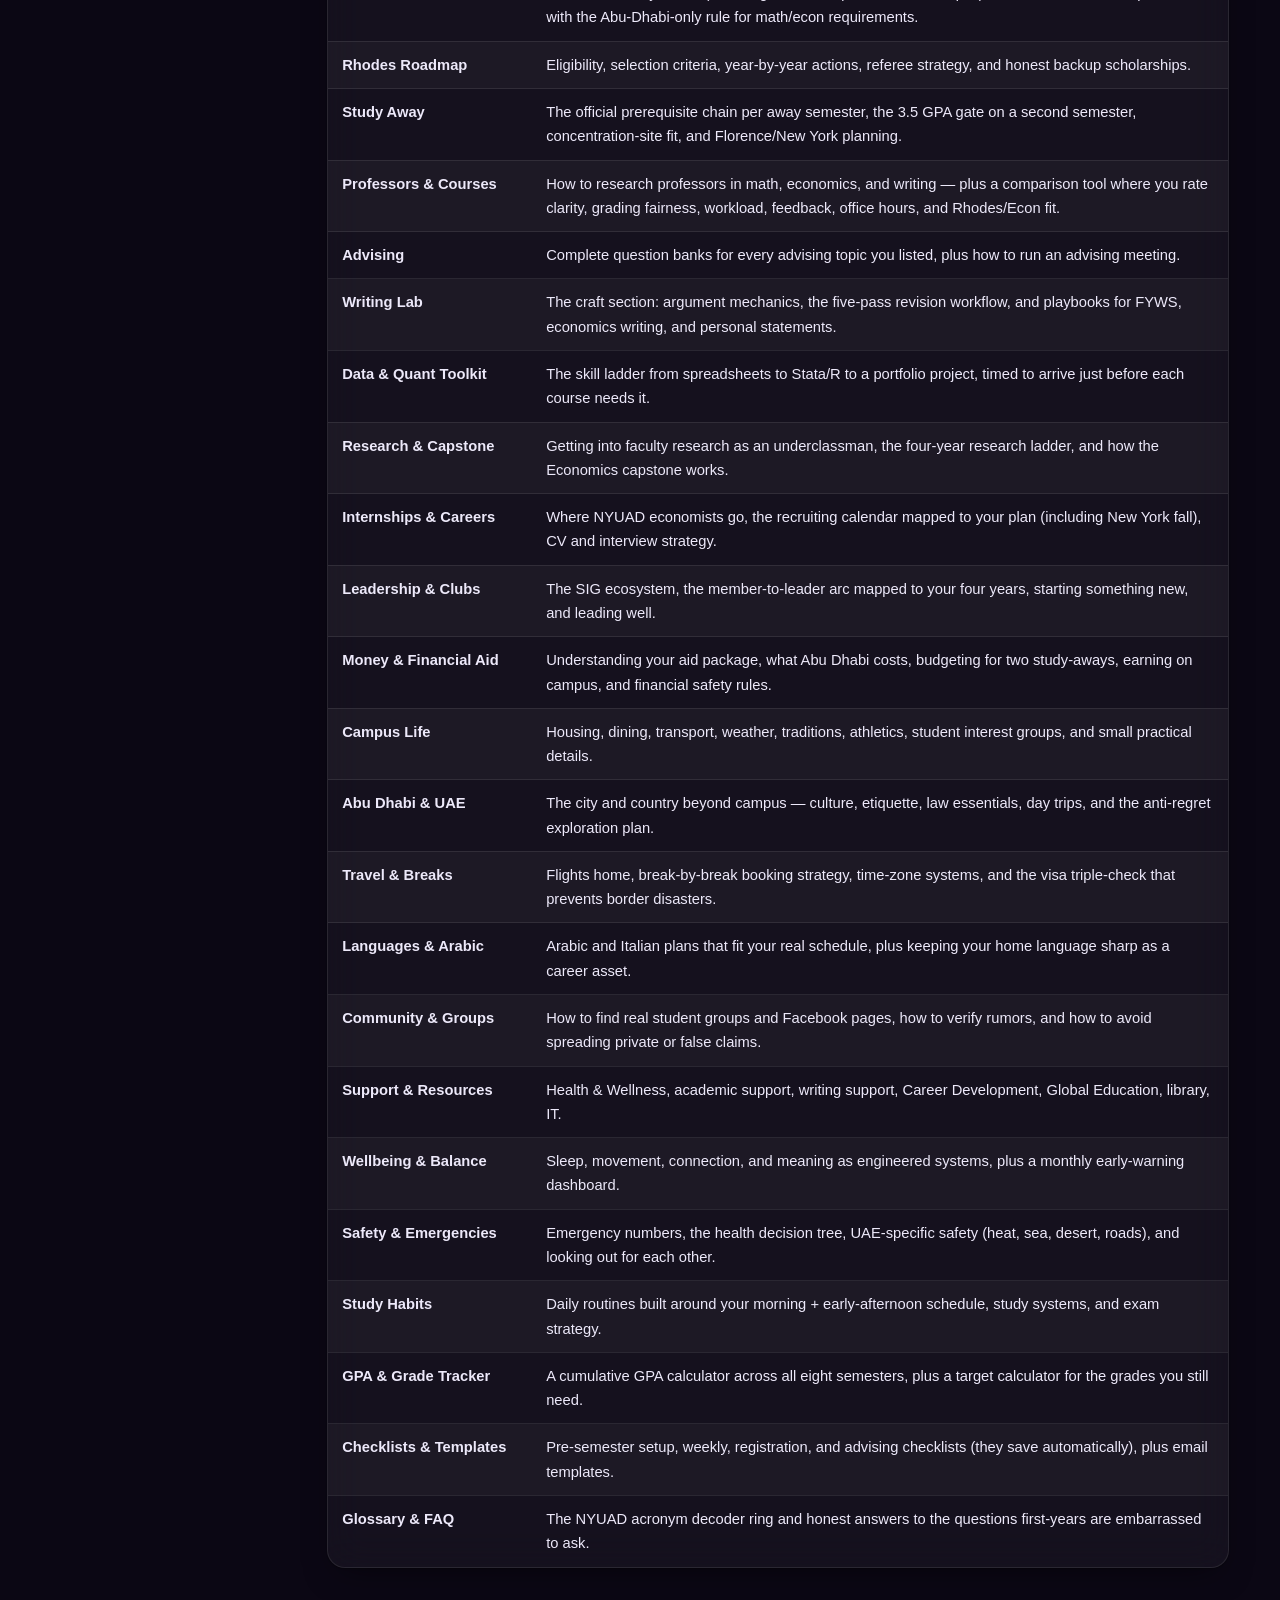
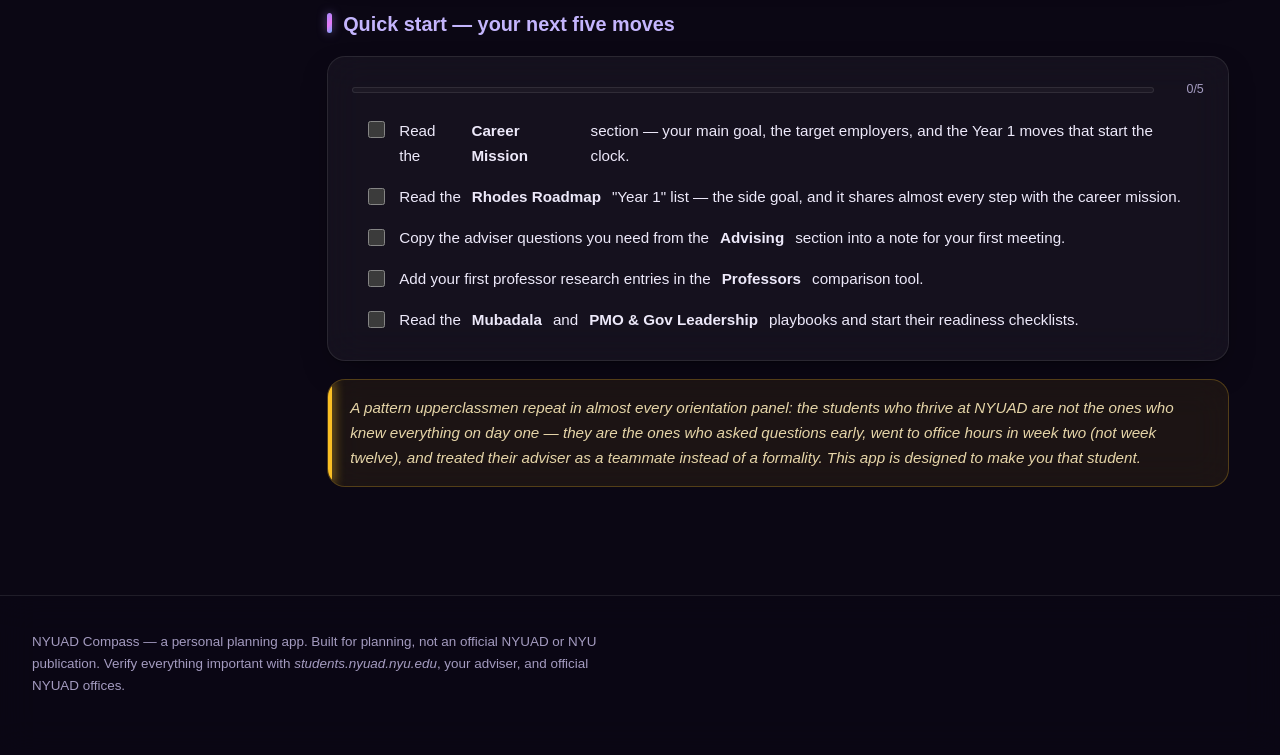
==== commit 061c97ac: "Add ADIA/PMO/Ministries playbooks; drop arrival; thread UAE-national lens The user is a UAE national" ====
--- a/index.html
+++ b/index.html
@@ -77,13 +77,15 @@
 <button type="button" class="back-top" id="back-top" aria-label="Back to top">↑</button>
 
 <script src="js/sections/home.js?v=20260724"></script>
-<script src="js/sections/arrival.js?v=20260724"></script>
 <script src="js/sections/packing.js?v=20260724"></script>
 <script src="js/sections/first-semester.js?v=20260724"></script>
 <script src="js/sections/schedule-builder.js?v=20260724"></script>
 <script src="js/sections/four-year.js?v=20260724"></script>
 <script src="js/sections/career-mission.js?v=20260724"></script>
 <script src="js/sections/mubadala.js?v=20260724"></script>
+<script src="js/sections/adia.js?v=20260724"></script>
+<script src="js/sections/pmo.js?v=20260724"></script>
+<script src="js/sections/ministries.js?v=20260724"></script>
 <script src="js/sections/core-curriculum.js?v=20260724"></script>
 <script src="js/sections/jterm-summer.js?v=20260724"></script>
 <script src="js/sections/rhodes.js?v=20260724"></script>
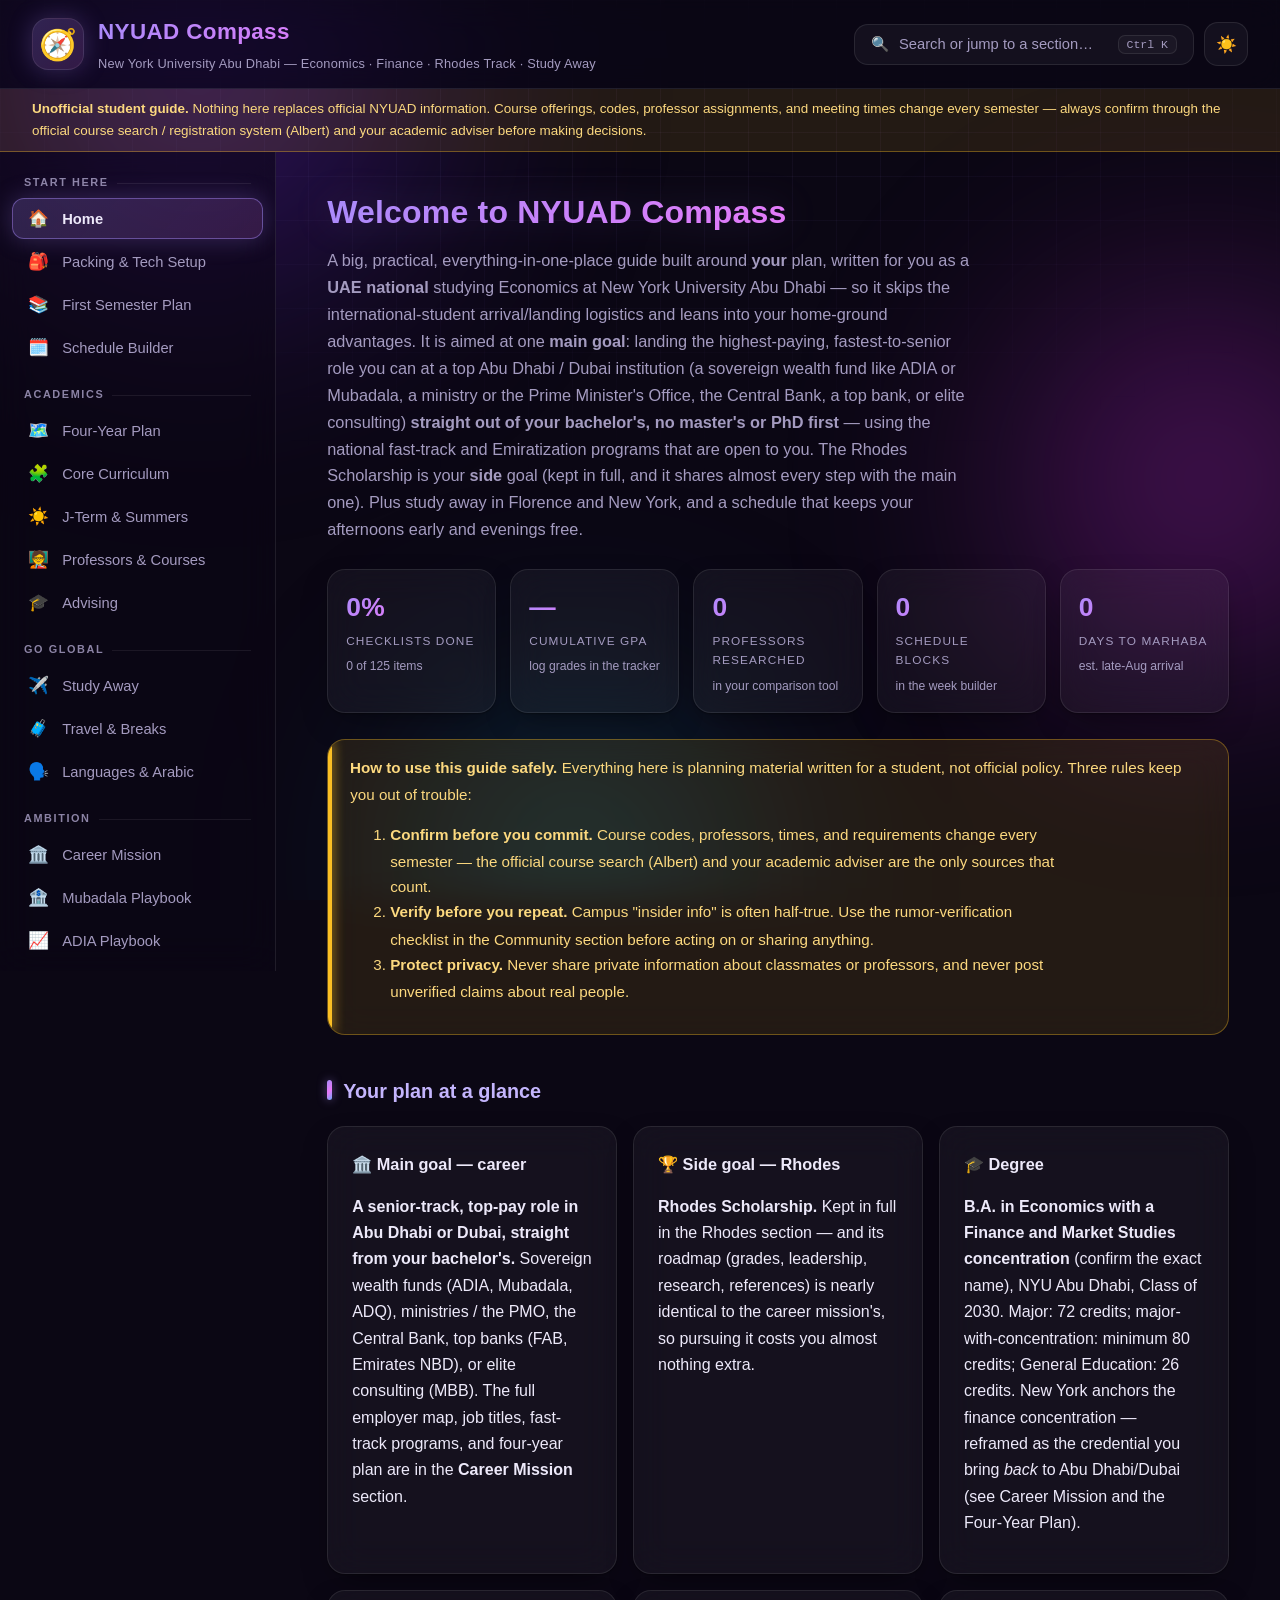
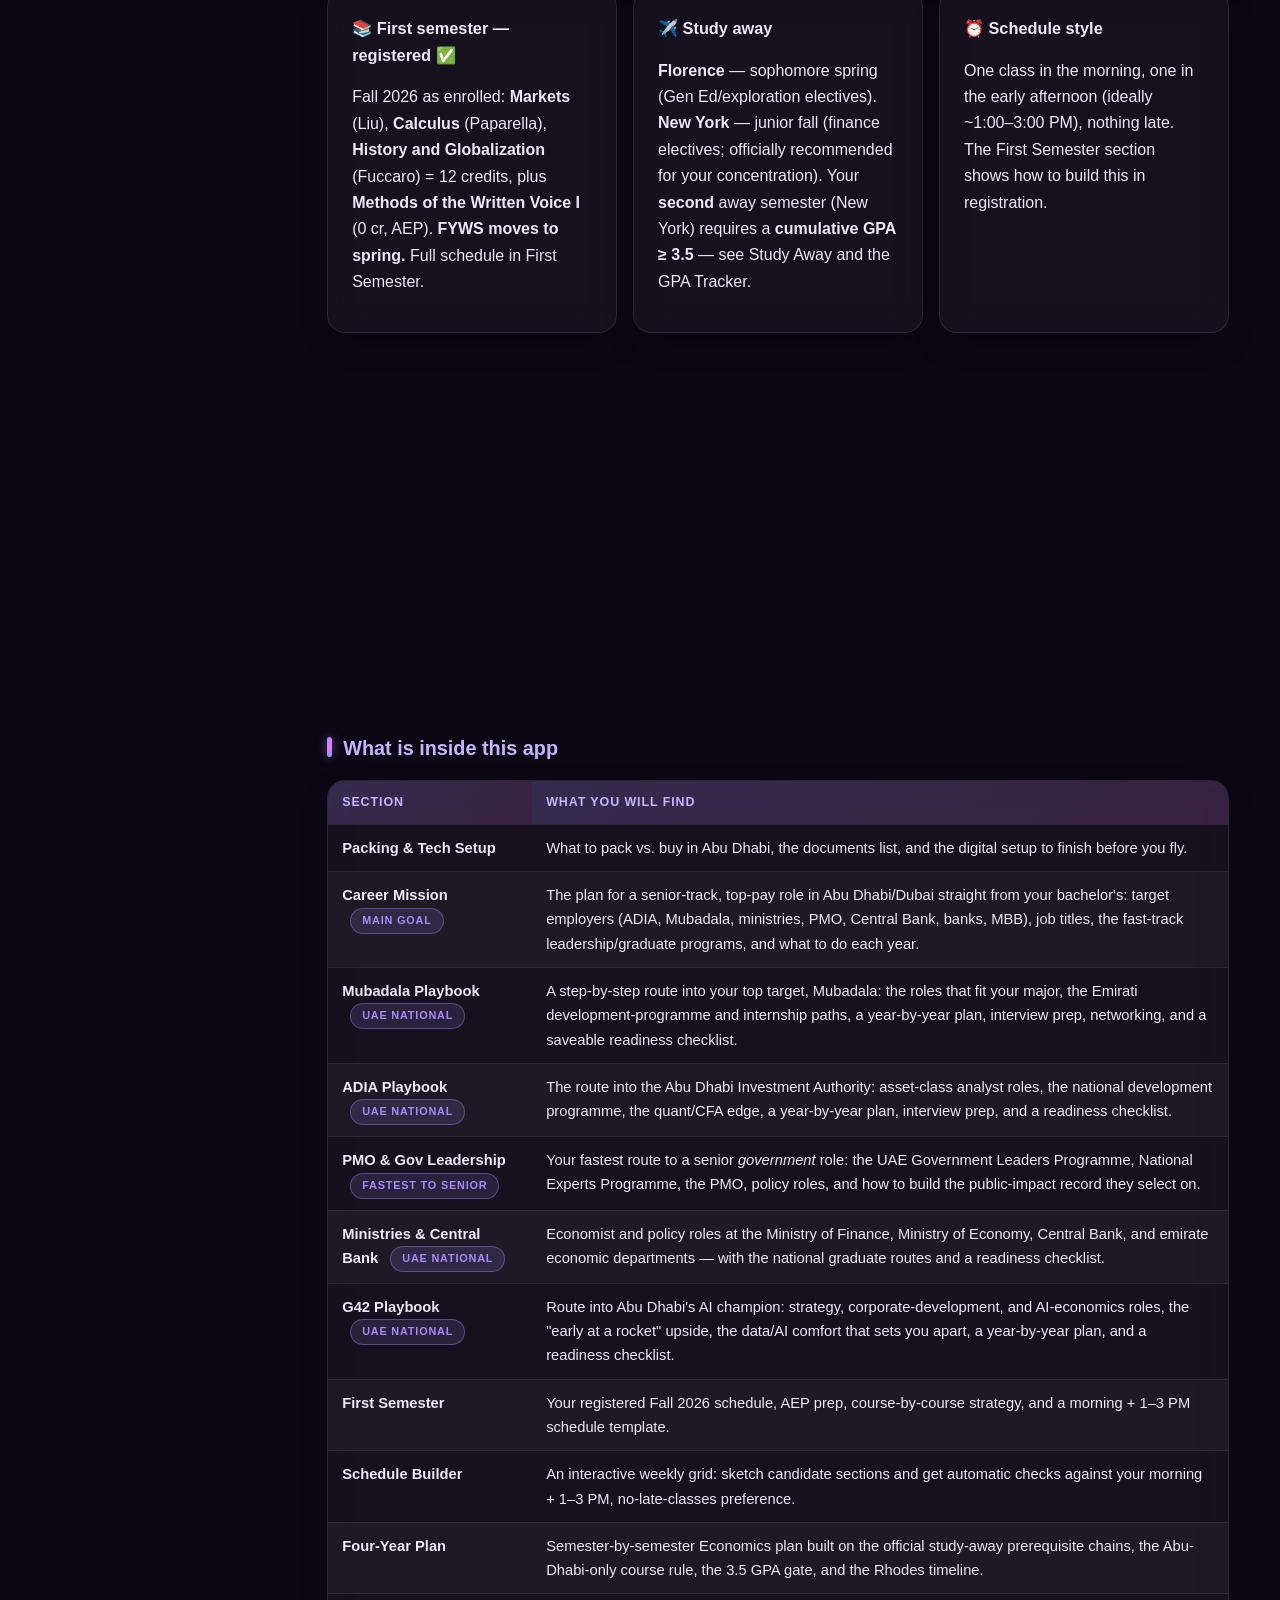
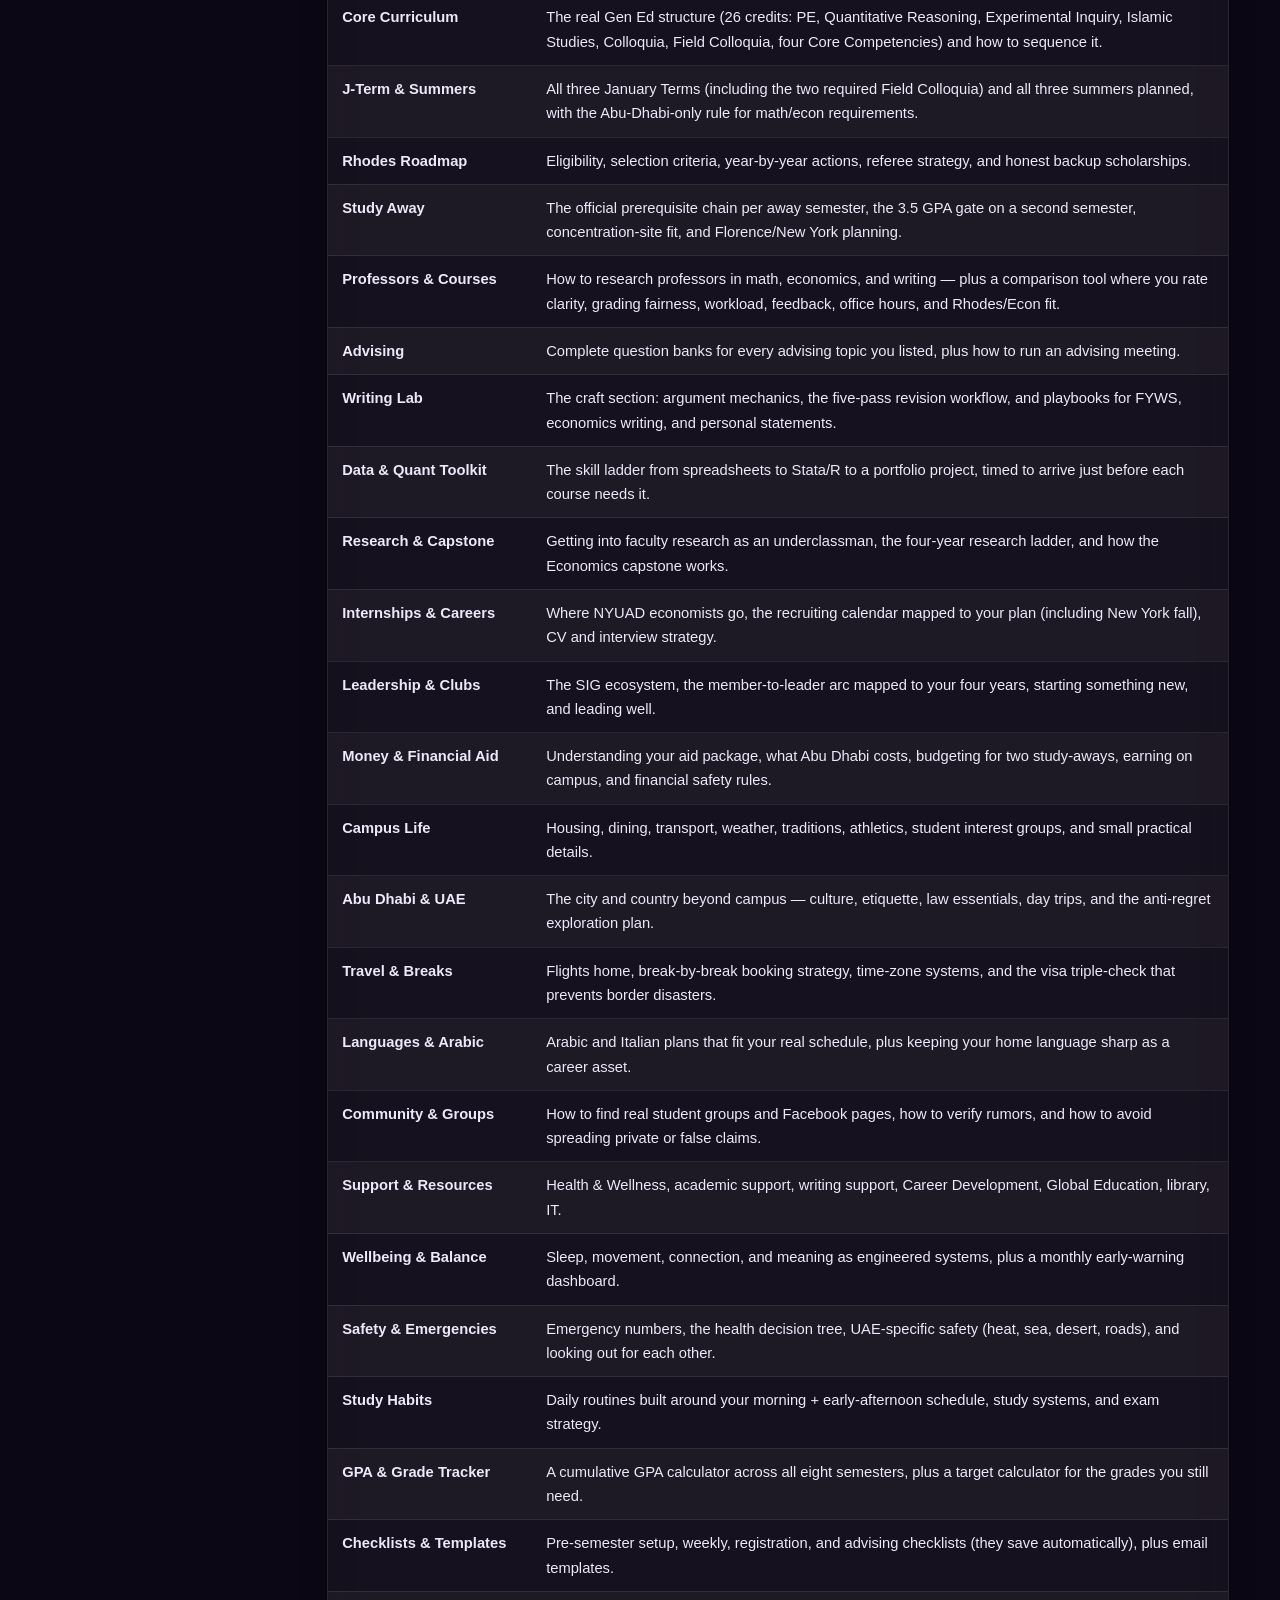
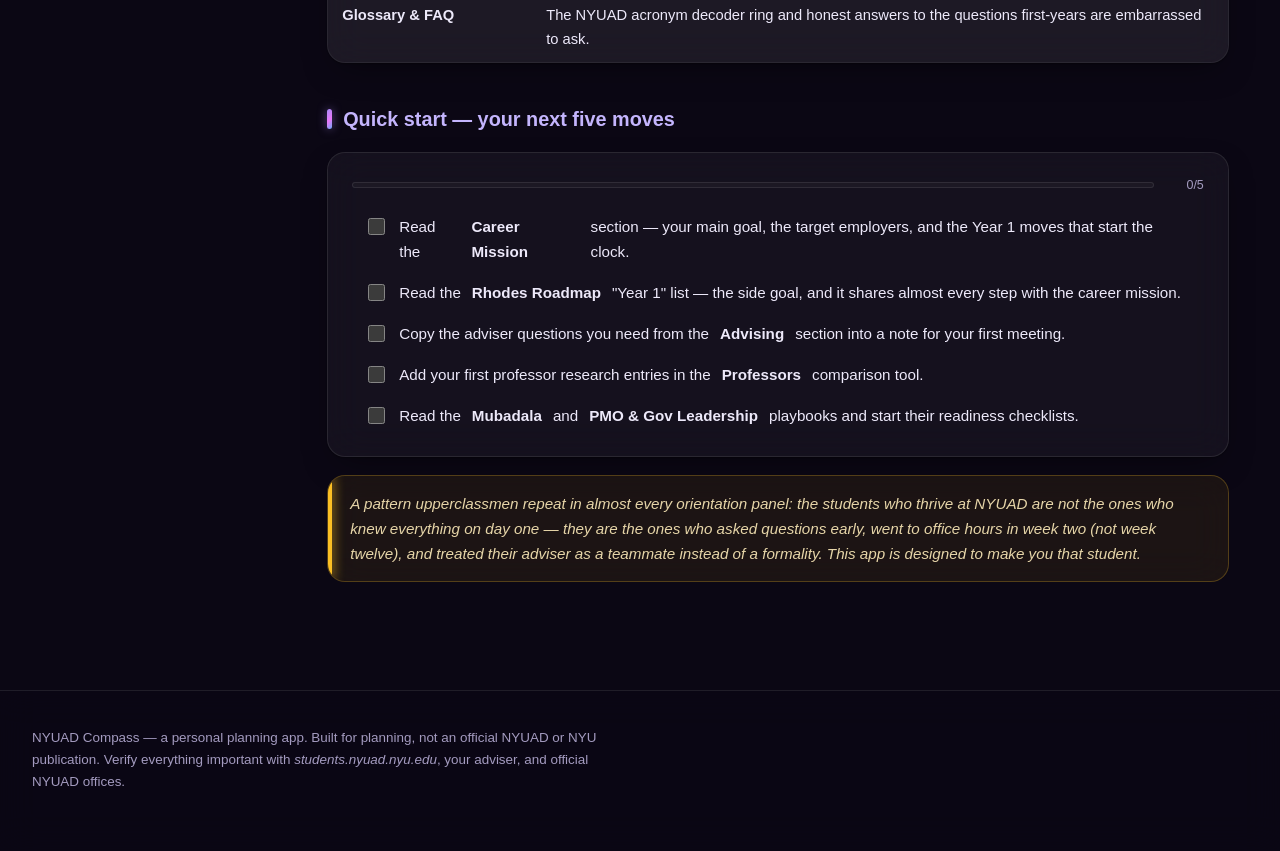
==== commit c2801d44: "Add G42 Playbook section (UAE-national track) New js/sections/g42.js: a step-by-step route into G42," ====
--- a/index.html
+++ b/index.html
@@ -86,6 +86,7 @@
 <script src="js/sections/adia.js?v=20260724"></script>
 <script src="js/sections/pmo.js?v=20260724"></script>
 <script src="js/sections/ministries.js?v=20260724"></script>
+<script src="js/sections/g42.js?v=20260724"></script>
 <script src="js/sections/core-curriculum.js?v=20260724"></script>
 <script src="js/sections/jterm-summer.js?v=20260724"></script>
 <script src="js/sections/rhodes.js?v=20260724"></script>
